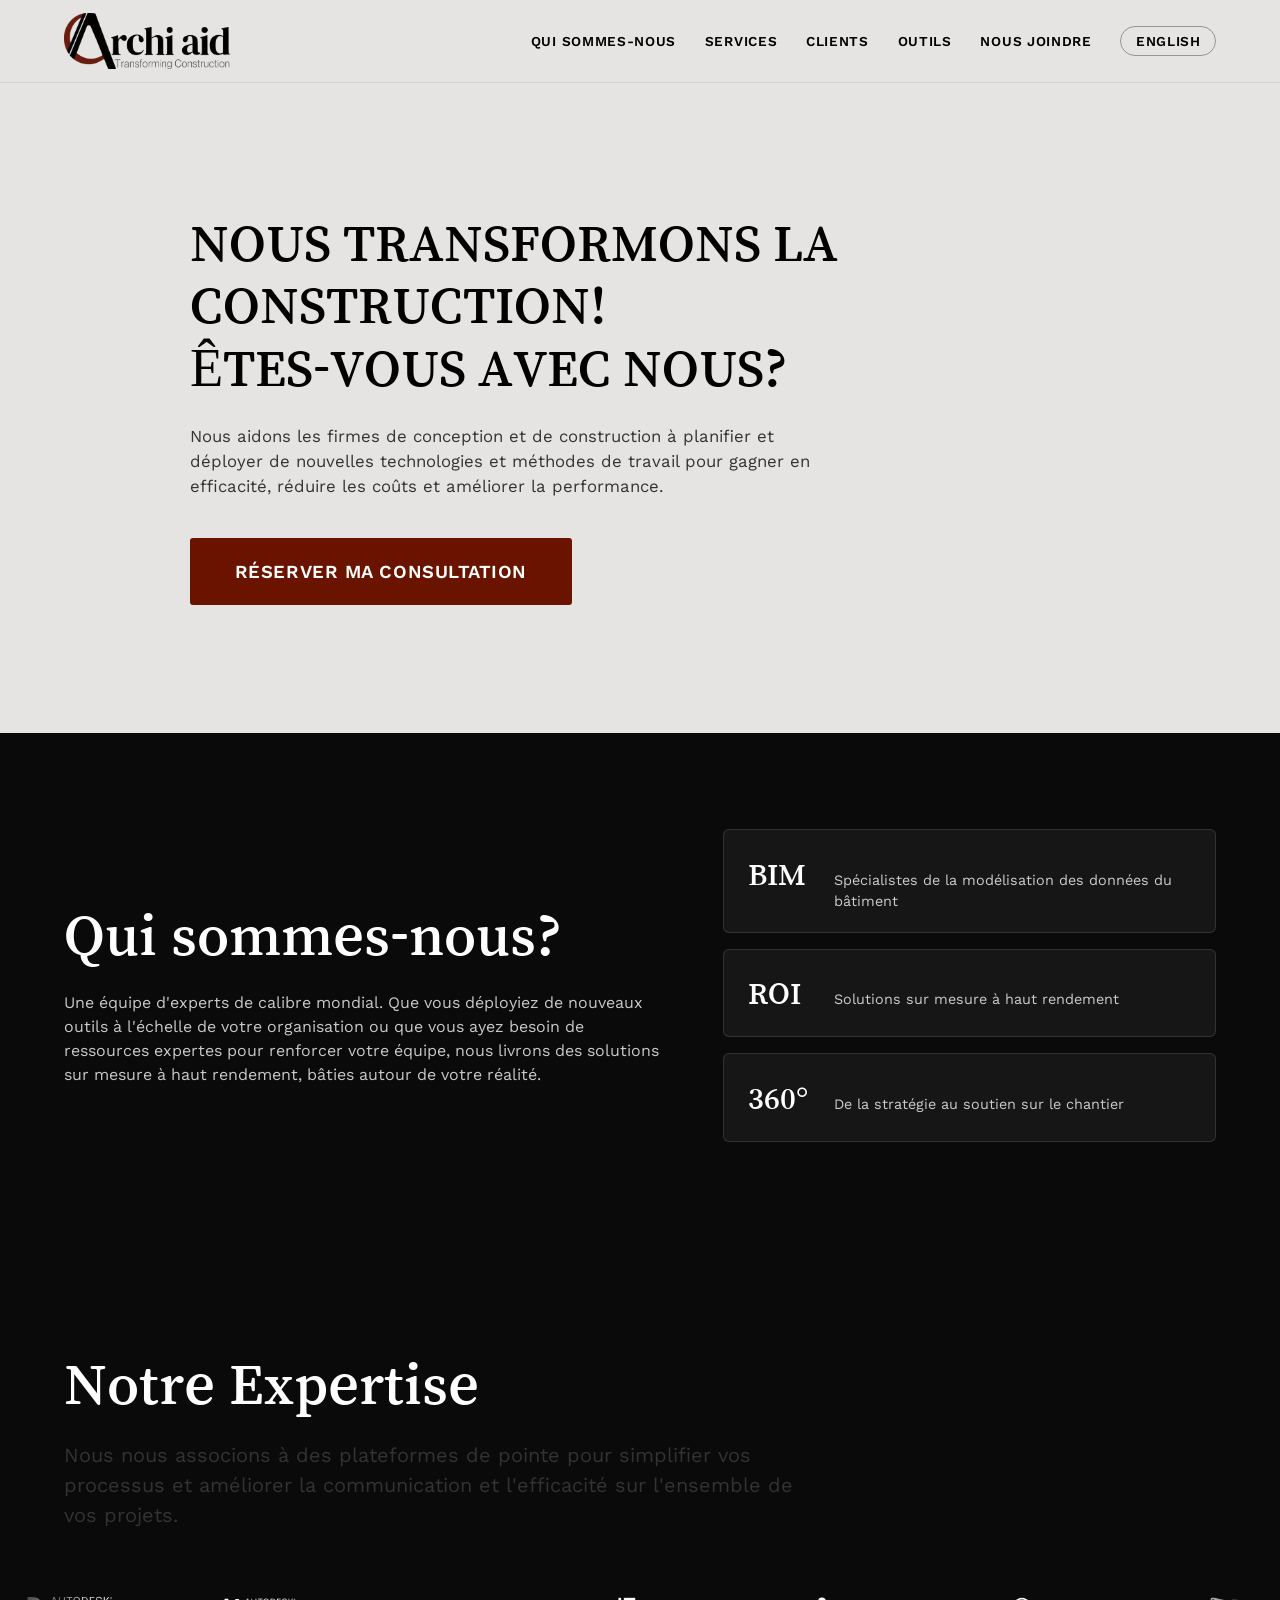
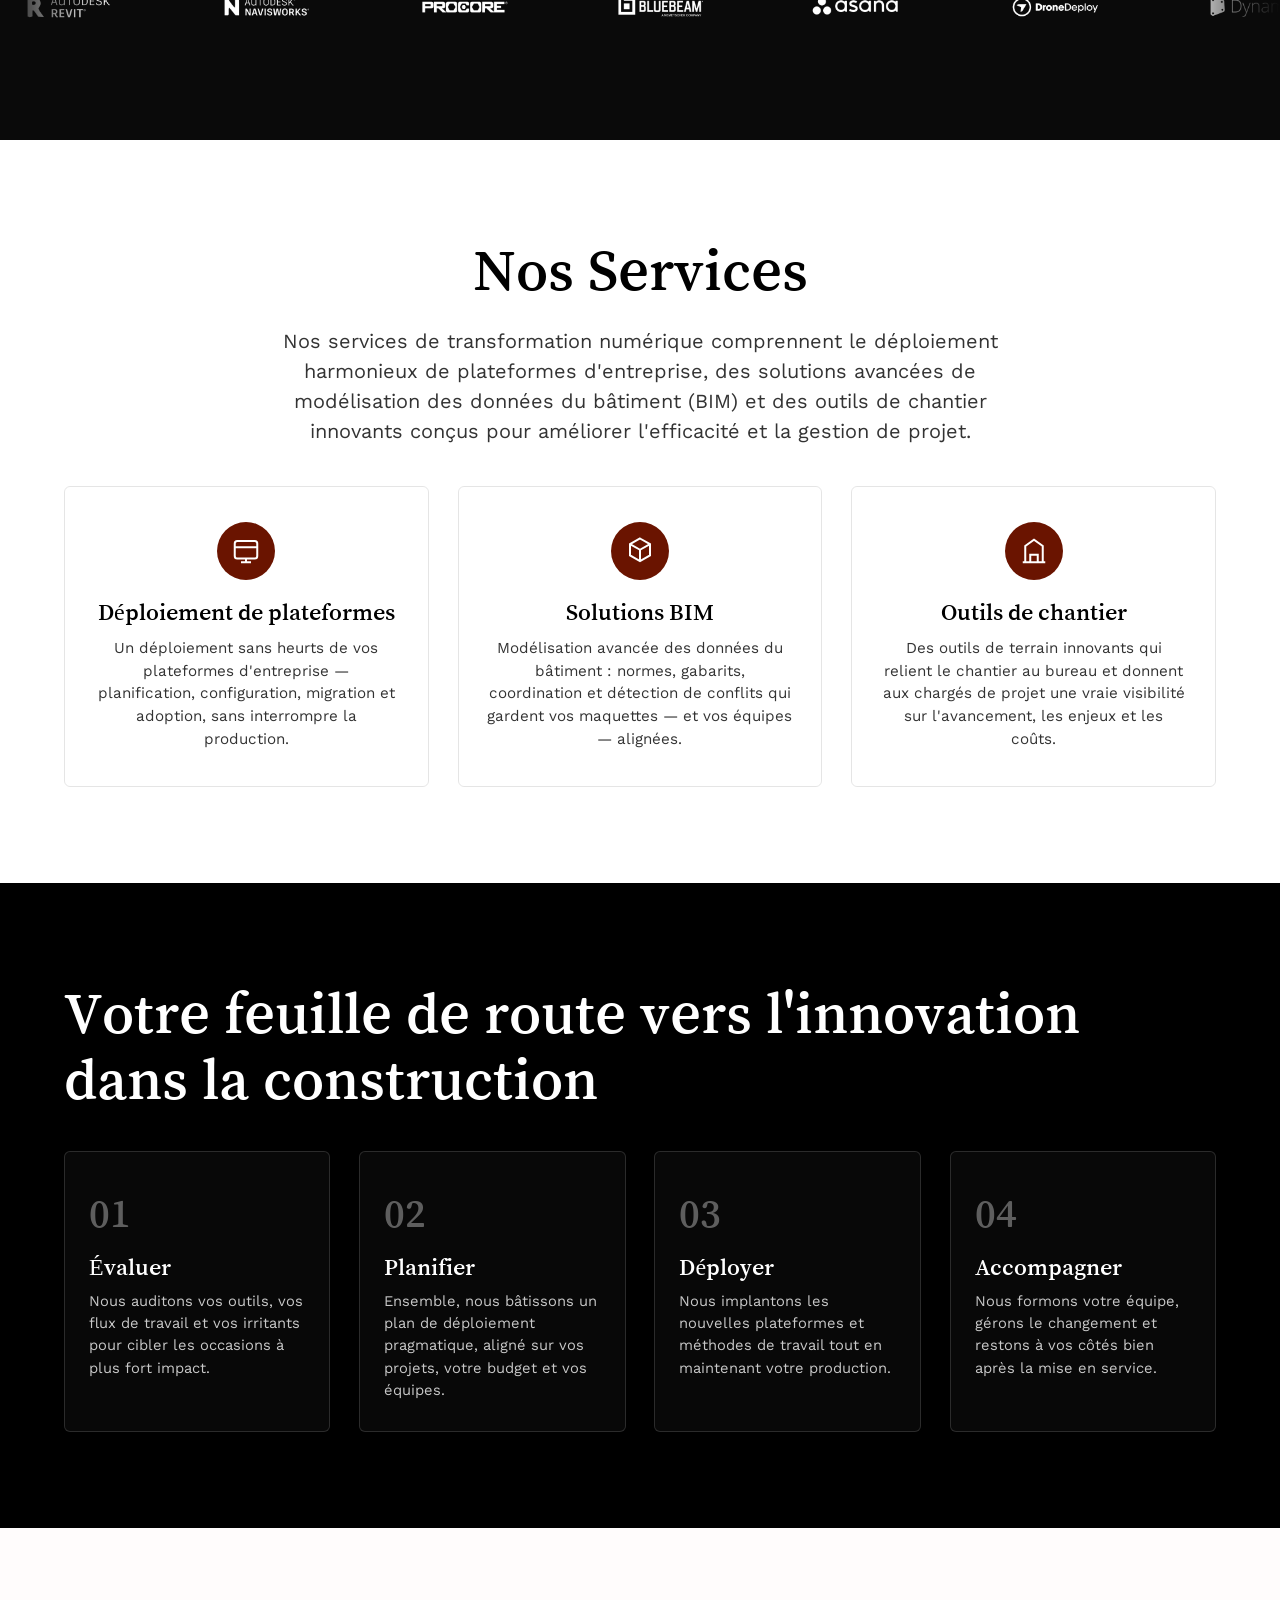
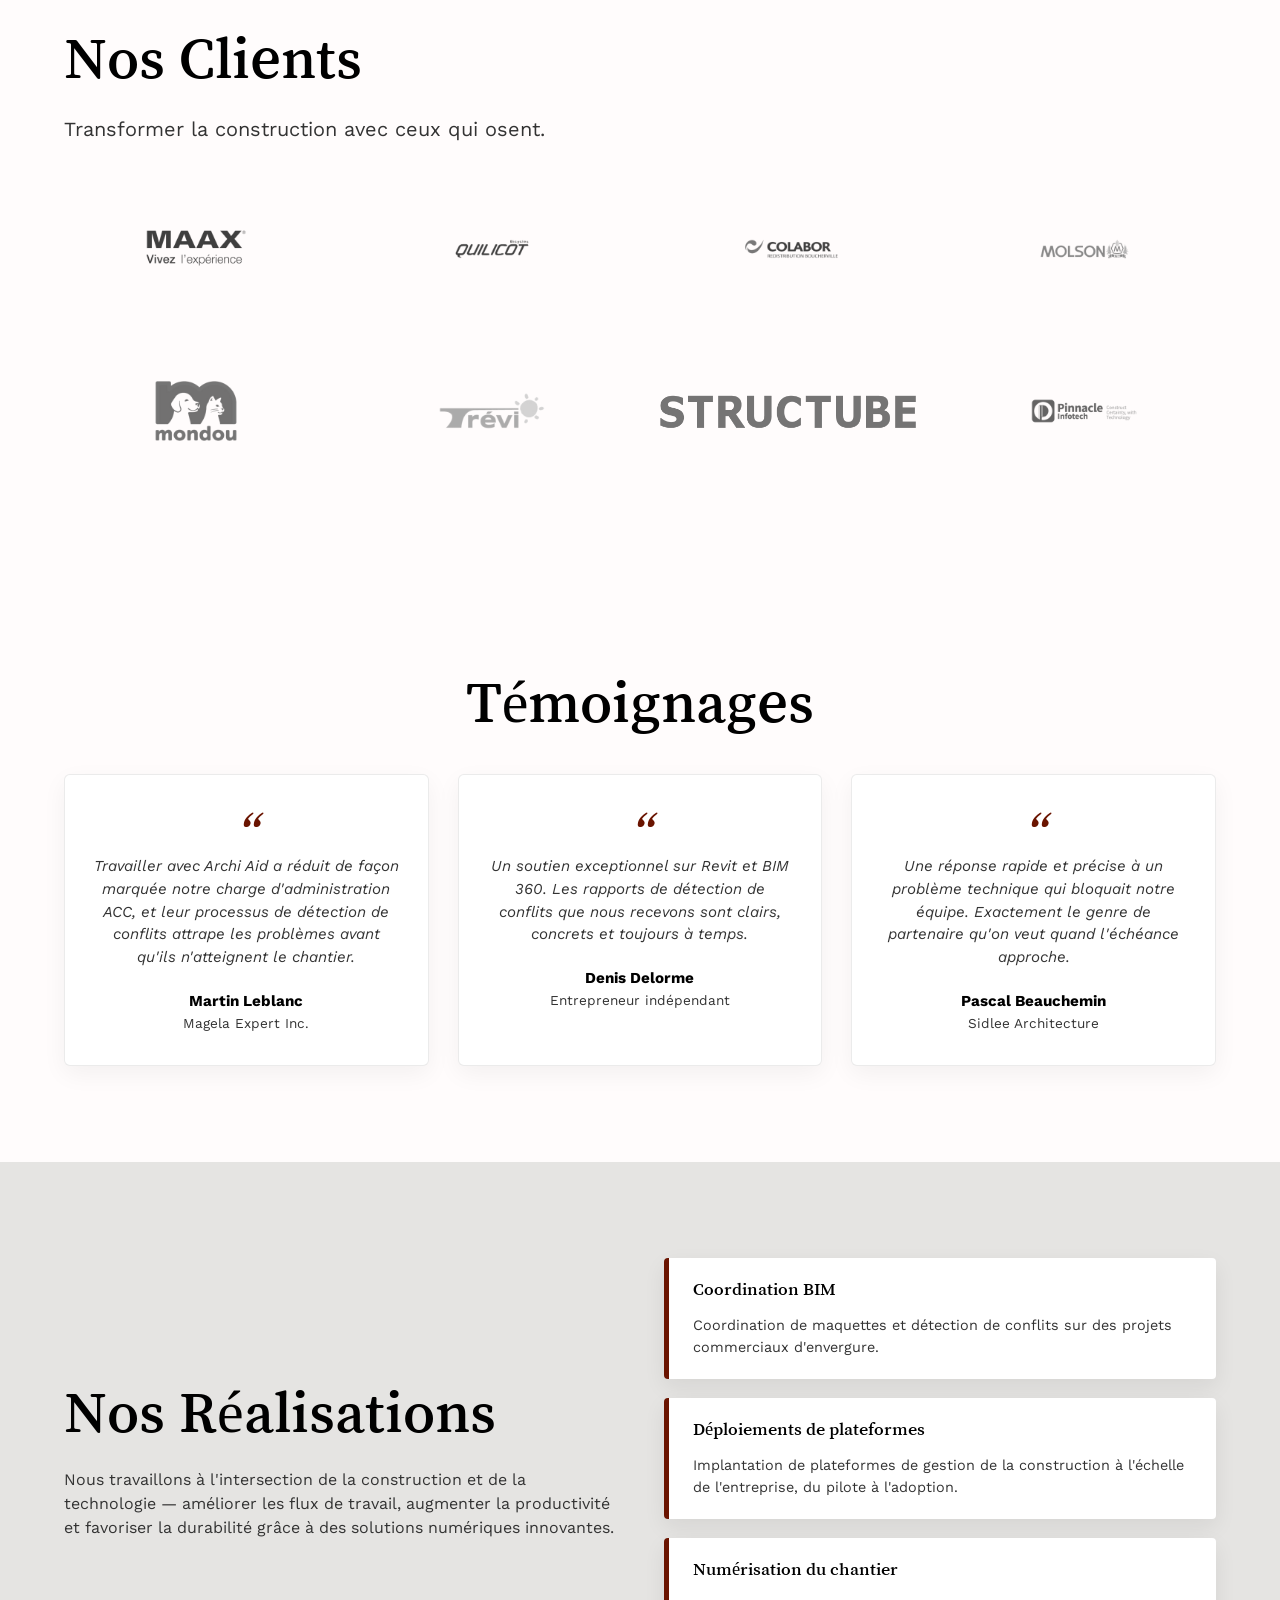
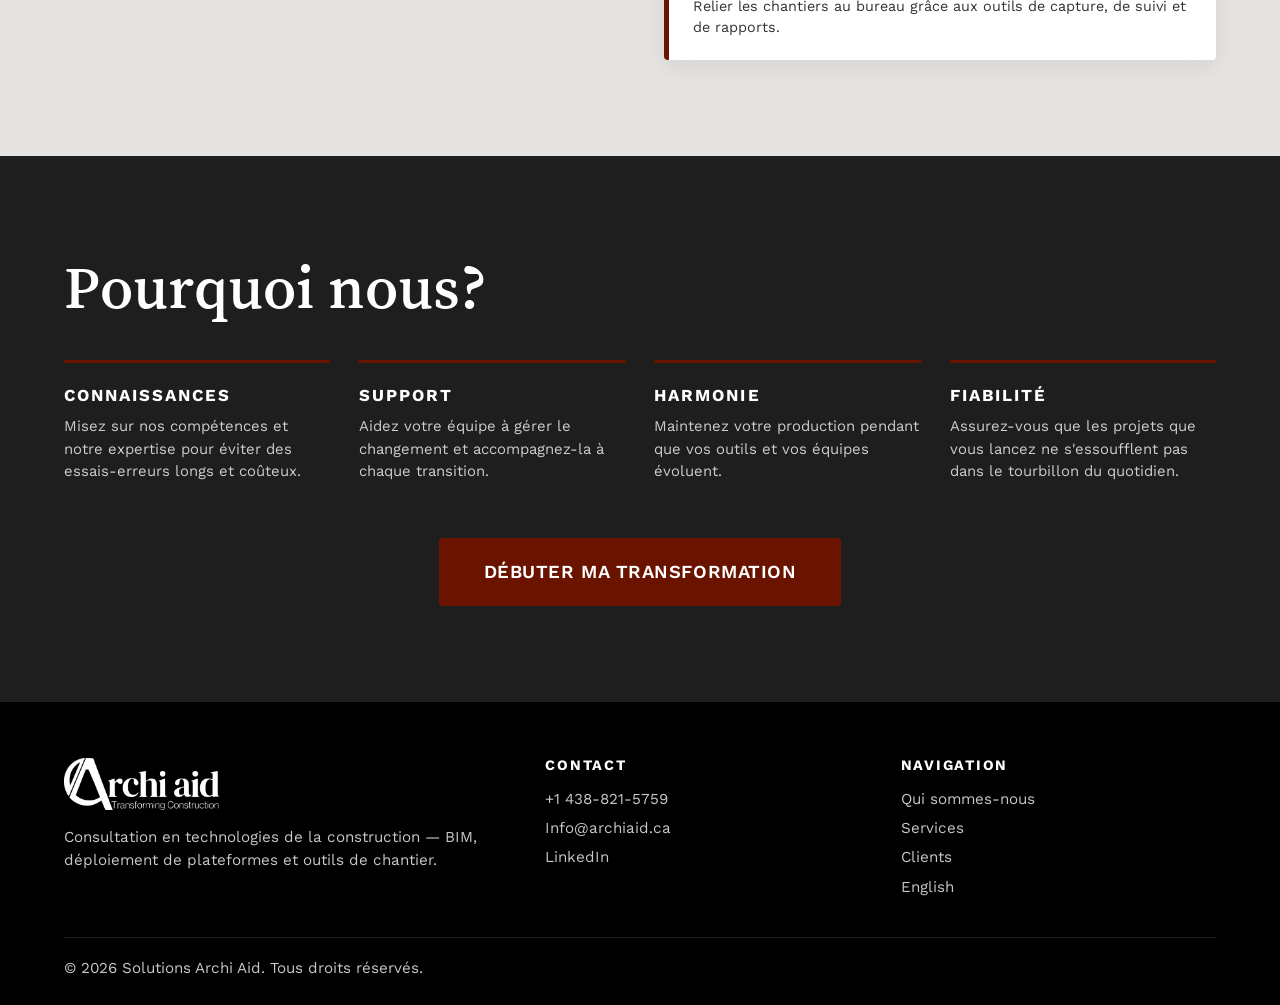
==== fr/index.html @ fb306e9c "Espace Outils : diagnostic et matrice avec rapport PDF téléchargeable La connexion enregistre l'util" ====
<!DOCTYPE html>
<html lang="fr">
<head>
  <meta charset="UTF-8">
  <meta name="viewport" content="width=device-width, initial-scale=1.0">
  <title>Archi Aid — Consultation en technologies de la construction</title>
  <meta name="description" content="Archi Aid aide les firmes de conception et de construction à planifier et déployer de nouvelles technologies et méthodes de travail — BIM, déploiement de plateformes et outils de chantier — pour gagner en efficacité, réduire les coûts et améliorer la performance.">
  <link rel="preconnect" href="https://fonts.googleapis.com">
  <link rel="preconnect" href="https://fonts.gstatic.com" crossorigin>
  <link href="https://fonts.googleapis.com/css2?family=Song+Myung&family=Work+Sans:wght@400;600;700&display=swap" rel="stylesheet">
  <link rel="stylesheet" href="../css/styles.css">
  <link rel="icon" type="image/png" href="../assets/img/logo.png">
</head>
<body>

  <!-- ===== En-tête ===== -->
  <header class="site-header" id="top">
    <div class="container header-inner">
      <a href="#top" class="logo" aria-label="Archi Aid — accueil">
        <img src="../assets/img/logo.png" alt="Archi Aid">
      </a>
      <nav class="main-nav" id="main-nav" aria-label="Navigation principale">
        <a href="#about">Qui sommes-nous</a>
        <a href="#services">Services</a>
        <a href="#clients">Clients</a>
        <a href="#" data-open-modal>Outils</a>
        <a href="#contact">Nous joindre</a>
        <a href="../index.html" class="lang-switch" lang="en">English</a>
      </nav>
      <button class="nav-toggle" id="nav-toggle" aria-label="Ouvrir le menu" aria-expanded="false">
        <span></span><span></span><span></span>
      </button>
    </div>
  </header>

  <main>

    <!-- ===== Héro — fond platine #e5e4e2, texte noir ===== -->
    <section class="hero">
      <div class="container hero-inner">
        <h1>
          <span class="line">NOUS TRANSFORMONS LA CONSTRUCTION!</span>
          <span class="line">ÊTES-VOUS AVEC NOUS?</span>
        </h1>
        <p class="hero-lead">
          Nous aidons les firmes de conception et de construction à planifier et déployer
          de nouvelles technologies et méthodes de travail pour gagner en efficacité,
          réduire les coûts et améliorer la performance.
        </p>
        <a href="https://calendly.com/kmainville/meeting-with-karine-mainville-from-archi-aid" target="_blank" rel="noopener" class="btn btn-jumbo">Réserver ma consultation</a>
      </div>
    </section>

    <!-- ===== Qui sommes-nous — fond #0a0a0a ===== -->
    <section class="section section-dark" id="about">
      <div class="container split">
        <div class="split-text">
          <h2>Qui sommes-nous?</h2>
          <p>
            Une équipe d'experts de calibre mondial. Que vous déployiez de nouveaux outils
            à l'échelle de votre organisation ou que vous ayez besoin de ressources expertes
            pour renforcer votre équipe, nous livrons des solutions sur mesure à haut
            rendement, bâties autour de votre réalité.
          </p>
        </div>
        <div class="split-visual" aria-hidden="true">
          <div class="stat-card">
            <span class="stat-number">BIM</span>
            <span class="stat-label">Spécialistes de la modélisation des données du bâtiment</span>
          </div>
          <div class="stat-card">
            <span class="stat-number">ROI</span>
            <span class="stat-label">Solutions sur mesure à haut rendement</span>
          </div>
          <div class="stat-card">
            <span class="stat-number">360°</span>
            <span class="stat-label">De la stratégie au soutien sur le chantier</span>
          </div>
        </div>
      </div>
    </section>

    <!-- ===== Notre Expertise — fond #0a0a0a, logos blancs défilants ===== -->
    <section class="section section-dark" id="expertise">
      <div class="container">
        <h2>Notre Expertise</h2>
        <p class="section-lead">
          Nous nous associons à des plateformes de pointe pour simplifier vos processus
          et améliorer la communication et l'efficacité sur l'ensemble de vos projets.
        </p>
      </div>
      <div class="marquee" aria-label="Plateformes technologiques partenaires">
        <div class="marquee-track">
          <img src="../assets/img/platforms/Autodesk_revit_W.png" alt="Autodesk Revit">
          <img src="../assets/img/platforms/Autodesk.Navisworks_W.png" alt="Autodesk Navisworks">
          <img src="../assets/img/platforms/Procore_W.png" alt="Procore">
          <img src="../assets/img/platforms/BlueBeam_W.png" alt="Bluebeam">
          <img src="../assets/img/platforms/ASANA_W.png" alt="Asana">
          <img src="../assets/img/platforms/DroneDeploy_W.png" alt="DroneDeploy">
          <img src="../assets/img/platforms/Dynamo_W.png" alt="Dynamo">
          <img src="../assets/img/platforms/ESTICOM_W.png" alt="Esticom">
          <img src="../assets/img/platforms/Matterport_W.png" alt="Matterport">
          <img src="../assets/img/platforms/Openspace_W.png" alt="OpenSpace">
          <img src="../assets/img/platforms/Oracle_W.png" alt="Oracle">
          <img src="../assets/img/platforms/Proest_W.png" alt="ProEst">
          <img src="../assets/img/platforms/Project_W.png" alt="Microsoft Project">
          <img src="../assets/img/platforms/Sage.Accounting_W.png" alt="Sage Accounting">
          <img src="../assets/img/platforms/Structionsite_W.png" alt="StructionSite">
          <img src="../assets/img/platforms/Wrike_W.png" alt="Wrike">
          <img src="../assets/img/platforms/Yardi_W.png" alt="Yardi">
          <!-- doublon pour le défilement continu -->
          <img src="../assets/img/platforms/Autodesk_revit_W.png" alt="" aria-hidden="true">
          <img src="../assets/img/platforms/Autodesk.Navisworks_W.png" alt="" aria-hidden="true">
          <img src="../assets/img/platforms/Procore_W.png" alt="" aria-hidden="true">
          <img src="../assets/img/platforms/BlueBeam_W.png" alt="" aria-hidden="true">
          <img src="../assets/img/platforms/ASANA_W.png" alt="" aria-hidden="true">
          <img src="../assets/img/platforms/DroneDeploy_W.png" alt="" aria-hidden="true">
          <img src="../assets/img/platforms/Dynamo_W.png" alt="" aria-hidden="true">
          <img src="../assets/img/platforms/ESTICOM_W.png" alt="" aria-hidden="true">
          <img src="../assets/img/platforms/Matterport_W.png" alt="" aria-hidden="true">
          <img src="../assets/img/platforms/Openspace_W.png" alt="" aria-hidden="true">
          <img src="../assets/img/platforms/Oracle_W.png" alt="" aria-hidden="true">
          <img src="../assets/img/platforms/Proest_W.png" alt="" aria-hidden="true">
          <img src="../assets/img/platforms/Project_W.png" alt="" aria-hidden="true">
          <img src="../assets/img/platforms/Sage.Accounting_W.png" alt="" aria-hidden="true">
          <img src="../assets/img/platforms/Structionsite_W.png" alt="" aria-hidden="true">
          <img src="../assets/img/platforms/Wrike_W.png" alt="" aria-hidden="true">
          <img src="../assets/img/platforms/Yardi_W.png" alt="" aria-hidden="true">
        </div>
      </div>
    </section>

    <!-- ===== Nos Services — fond blanc, centré ===== -->
    <section class="section text-center" id="services">
      <div class="container">
        <h2>Nos Services</h2>
        <p class="section-lead">
          Nos services de transformation numérique comprennent le déploiement harmonieux
          de plateformes d'entreprise, des solutions avancées de modélisation des données
          du bâtiment (BIM) et des outils de chantier innovants conçus pour améliorer
          l'efficacité et la gestion de projet.
        </p>
        <div class="card-grid three">
          <article class="card">
            <div class="card-icon" aria-hidden="true">
              <svg viewBox="0 0 24 24" fill="none" stroke="currentColor" stroke-width="1.6"><rect x="3" y="4" width="18" height="14" rx="2"/><path d="M3 9h18M8 21h8M12 18v3"/></svg>
            </div>
            <h3>Déploiement de plateformes</h3>
            <p>Un déploiement sans heurts de vos plateformes d'entreprise — planification, configuration, migration et adoption, sans interrompre la production.</p>
          </article>
          <article class="card">
            <div class="card-icon" aria-hidden="true">
              <svg viewBox="0 0 24 24" fill="none" stroke="currentColor" stroke-width="1.6"><path d="M12 2l8 4.5v9L12 20l-8-4.5v-9L12 2z"/><path d="M12 11l8-4.5M12 11v9M12 11L4 6.5"/></svg>
            </div>
            <h3>Solutions BIM</h3>
            <p>Modélisation avancée des données du bâtiment : normes, gabarits, coordination et détection de conflits qui gardent vos maquettes — et vos équipes — alignées.</p>
          </article>
          <article class="card">
            <div class="card-icon" aria-hidden="true">
              <svg viewBox="0 0 24 24" fill="none" stroke="currentColor" stroke-width="1.6"><path d="M3 21h18M5 21V8l7-5 7 5v13M9 21v-6h6v6"/></svg>
            </div>
            <h3>Outils de chantier</h3>
            <p>Des outils de terrain innovants qui relient le chantier au bureau et donnent aux chargés de projet une vraie visibilité sur l'avancement, les enjeux et les coûts.</p>
          </article>
        </div>
      </div>
    </section>

    <!-- ===== Feuille de route — fond noir ===== -->
    <section class="section section-black" id="roadmap">
      <div class="container">
        <h2>Votre feuille de route vers l'innovation dans la construction</h2>
        <ol class="roadmap">
          <li class="roadmap-step">
            <span class="step-number">01</span>
            <h3>Évaluer</h3>
            <p>Nous auditons vos outils, vos flux de travail et vos irritants pour cibler les occasions à plus fort impact.</p>
          </li>
          <li class="roadmap-step">
            <span class="step-number">02</span>
            <h3>Planifier</h3>
            <p>Ensemble, nous bâtissons un plan de déploiement pragmatique, aligné sur vos projets, votre budget et vos équipes.</p>
          </li>
          <li class="roadmap-step">
            <span class="step-number">03</span>
            <h3>Déployer</h3>
            <p>Nous implantons les nouvelles plateformes et méthodes de travail tout en maintenant votre production.</p>
          </li>
          <li class="roadmap-step">
            <span class="step-number">04</span>
            <h3>Accompagner</h3>
            <p>Nous formons votre équipe, gérons le changement et restons à vos côtés bien après la mise en service.</p>
          </li>
        </ol>
      </div>
    </section>

    <!-- ===== Nos Clients — fond #fffcfc ===== -->
    <section class="section section-offwhite" id="clients">
      <div class="container">
        <h2>Nos Clients</h2>
        <p class="section-lead">Transformer la construction avec ceux qui osent.</p>
        <div class="client-grid">
          <img src="../assets/img/clients/Bain-Maax.png" alt="Bain Maax">
          <img src="../assets/img/clients/Bicycles-Quilicot.png" alt="Bicycles Quilicot">
          <img src="../assets/img/clients/Colabor.png" alt="Colabor">
          <img src="../assets/img/clients/Molson.png" alt="Molson">
          <img src="../assets/img/clients/Mondou.png" alt="Mondou">
          <img src="../assets/img/clients/Trevi.png" alt="Trévi">
          <img src="../assets/img/clients/Structube.png" alt="Structube">
          <img src="../assets/img/clients/Client-Logo-Website-2.png" alt="Client">
        </div>
      </div>
    </section>

    <!-- ===== Témoignages — fond #fffcfc, centré ===== -->
    <section class="section section-offwhite text-center" id="testimonials">
      <div class="container">
        <h2>Témoignages</h2>
        <div class="card-grid three">
          <figure class="testimonial">
            <blockquote>
              Travailler avec Archi Aid a réduit de façon marquée notre charge
              d'administration ACC, et leur processus de détection de conflits attrape
              les problèmes avant qu'ils n'atteignent le chantier.
            </blockquote>
            <figcaption><strong>Martin Leblanc</strong><span>Magela Expert Inc.</span></figcaption>
          </figure>
          <figure class="testimonial">
            <blockquote>
              Un soutien exceptionnel sur Revit et BIM 360. Les rapports de détection
              de conflits que nous recevons sont clairs, concrets et toujours à temps.
            </blockquote>
            <figcaption><strong>Denis Delorme</strong><span>Entrepreneur indépendant</span></figcaption>
          </figure>
          <figure class="testimonial">
            <blockquote>
              Une réponse rapide et précise à un problème technique qui bloquait notre
              équipe. Exactement le genre de partenaire qu'on veut quand l'échéance approche.
            </blockquote>
            <figcaption><strong>Pascal Beauchemin</strong><span>Sidlee Architecture</span></figcaption>
          </figure>
        </div>
      </div>
    </section>

    <!-- ===== Réalisations — fond platine #e5e4e2 ===== -->
    <section class="section section-platinum" id="highlights">
      <div class="container highlight-split">
        <div>
          <h2>Nos Réalisations</h2>
          <p>
            Nous travaillons à l'intersection de la construction et de la technologie —
            améliorer les flux de travail, augmenter la productivité et favoriser la
            durabilité grâce à des solutions numériques innovantes.
          </p>
        </div>
        <div class="highlight-cards">
          <article class="highlight-card">
            <h3>Coordination BIM</h3>
            <p>Coordination de maquettes et détection de conflits sur des projets commerciaux d'envergure.</p>
          </article>
          <article class="highlight-card">
            <h3>Déploiements de plateformes</h3>
            <p>Implantation de plateformes de gestion de la construction à l'échelle de l'entreprise, du pilote à l'adoption.</p>
          </article>
          <article class="highlight-card">
            <h3>Numérisation du chantier</h3>
            <p>Relier les chantiers au bureau grâce aux outils de capture, de suivi et de rapports.</p>
          </article>
        </div>
      </div>
    </section>

    <!-- ===== Pourquoi nous? — fond #1e1e1e ===== -->
    <section class="section section-why" id="why-us">
      <div class="container">
        <h2>Pourquoi nous?</h2>
        <div class="card-grid four">
          <article class="pillar">
            <h3>Connaissances</h3>
            <p>Misez sur nos compétences et notre expertise pour éviter des essais-erreurs longs et coûteux.</p>
          </article>
          <article class="pillar">
            <h3>Support</h3>
            <p>Aidez votre équipe à gérer le changement et accompagnez-la à chaque transition.</p>
          </article>
          <article class="pillar">
            <h3>Harmonie</h3>
            <p>Maintenez votre production pendant que vos outils et vos équipes évoluent.</p>
          </article>
          <article class="pillar">
            <h3>Fiabilité</h3>
            <p>Assurez-vous que les projets que vous lancez ne s'essoufflent pas dans le tourbillon du quotidien.</p>
          </article>
        </div>
        <div class="why-cta">
          <a href="https://calendly.com/kmainville/meeting-with-karine-mainville-from-archi-aid" target="_blank" rel="noopener" class="btn btn-jumbo">Débuter ma transformation</a>
        </div>
      </div>
    </section>

  </main>

  <!-- ===== Pied de page — fond noir ===== -->
  <footer class="site-footer" id="contact">
    <div class="container footer-inner">
      <div class="footer-brand">
        <a href="#top" class="footer-logo"><img src="../assets/img/logo.png" alt="Archi Aid"></a>
        <p>Consultation en technologies de la construction — BIM, déploiement de plateformes et outils de chantier.</p>
      </div>
      <div class="footer-contact">
        <h3>Contact</h3>
        <p><a href="tel:+14388215759">+1 438-821-5759</a></p>
        <p><a href="mailto:Info@archiaid.ca">Info@archiaid.ca</a></p>
        <p><a href="https://www.linkedin.com/company/solutions-archi-aid/" rel="noopener" target="_blank">LinkedIn</a></p>
      </div>
      <div class="footer-nav">
        <h3>Navigation</h3>
        <p><a href="#about">Qui sommes-nous</a></p>
        <p><a href="#services">Services</a></p>
        <p><a href="#clients">Clients</a></p>
        <p><a href="../index.html" lang="en">English</a></p>
      </div>
    </div>
    <div class="container footer-bottom">
      <p>© <span id="year"></span> Solutions Archi Aid. Tous droits réservés.</p>
    </div>
  </footer>

  <!-- ===== Modale Connexion / Création de compte ===== -->
  <div class="modal-overlay" id="auth-modal" data-redirect="../outils/index.html" role="dialog" aria-modal="true" aria-labelledby="auth-modal-title">
    <div class="modal">
      <div class="modal-header">
        <h3 id="auth-modal-title">Outils</h3>
        <button class="modal-close" aria-label="Fermer">&times;</button>
      </div>
      <div class="modal-tabs" role="tablist">
        <button class="modal-tab active" data-target="login-form" role="tab">Connexion</button>
        <button class="modal-tab" data-target="signup-form" role="tab">Créer un compte</button>
      </div>
      <form class="modal-form active" id="login-form">
        <div class="form-field">
          <label for="login-email">Courriel</label>
          <input type="email" id="login-email" name="email" autocomplete="email" required>
        </div>
        <div class="form-field">
          <label for="login-password">Mot de passe</label>
          <input type="password" id="login-password" name="password" autocomplete="current-password" required>
        </div>
        <button type="submit" class="btn">Se connecter</button>
        <p class="form-note" data-success="Connexion réussie — redirection vers vos outils…">Accédez à vos outils clients Archi Aid.</p>
      </form>
      <form class="modal-form" id="signup-form">
        <div class="form-field">
          <label for="signup-name">Nom complet</label>
          <input type="text" id="signup-name" name="name" autocomplete="name" required>
        </div>
        <div class="form-field">
          <label for="signup-email">Courriel</label>
          <input type="email" id="signup-email" name="email" autocomplete="email" required>
        </div>
        <div class="form-field">
          <label for="signup-password">Mot de passe</label>
          <input type="password" id="signup-password" name="password" autocomplete="new-password" minlength="8" required>
        </div>
        <button type="submit" class="btn">Créer mon compte</button>
        <p class="form-note" data-success="Compte créé — redirection vers vos outils…">Créez votre compte pour accéder aux outils Archi Aid.</p>
      </form>
    </div>
  </div>

  <script src="../js/main.js"></script>
</body>
</html>
---- css/styles.css ----
/* =====================================================
   Archi Aid — main stylesheet
   Palette et typographie reprises d'archiaid.ca :
   accent #6a1400, héro #e5e4e2, sections #0a0a0a / #fffcfc,
   titres Song Myung, texte Work Sans (20px / 25px)
   ===================================================== */

:root {
  --accent: #6a1400;
  --accent-hover: #8a2000;
  --hero-bg: #e5e4e2;
  --dark: #0a0a0a;
  --darker: #000000;
  --why-bg: #1e1e1e;
  --light: #ffffff;
  --off-white: #fffcfc;
  --text-dark: #000000;
  --text-grey: #333333;
  --text-light: #ffffff;
  --text-light-soft: rgba(255, 255, 255, 0.78);
  --font-heading: "Song Myung", "Georgia", serif;
  --font-body: "Work Sans", "Segoe UI", Arial, sans-serif;
}

* { box-sizing: border-box; margin: 0; padding: 0; }

html { scroll-behavior: smooth; }

body {
  font-family: var(--font-body);
  font-size: 20px;
  line-height: 1.5;
  color: var(--text-dark);
  background: var(--light);
  -webkit-font-smoothing: antialiased;
}

img, svg { max-width: 100%; display: block; }
a { color: inherit; }

.container {
  width: min(1200px, 90%);
  margin-inline: auto;
}

h1, h2, h3 {
  font-family: var(--font-heading);
  font-weight: 400;
  line-height: 1.1;
}

h2 { font-size: clamp(2.2rem, 5vw, 3.75rem); margin-bottom: 1.5rem; }
h3 { font-size: 1.5rem; }

/* ---------- Buttons (style Salient : rectangulaire, accent rouille) ---------- */
.btn {
  display: inline-block;
  font-family: var(--font-body);
  font-size: 1rem;
  font-weight: 600;
  letter-spacing: 0.03em;
  text-decoration: none;
  text-transform: uppercase;
  background: var(--accent);
  color: #fff;
  padding: 1rem 2.2rem;
  border-radius: 3px;
  transition: background 0.2s ease, transform 0.15s ease;
}
.btn:hover { background: var(--accent-hover); transform: translateY(-2px); }
.btn-jumbo { font-size: 1.15rem; padding: 1.25rem 2.8rem; }

/* ---------- Header ---------- */
.site-header {
  position: sticky;
  top: 0;
  z-index: 50;
  background: var(--hero-bg);
  border-bottom: 1px solid rgba(0, 0, 0, 0.07);
}

.header-inner {
  display: flex;
  align-items: center;
  justify-content: space-between;
  padding-block: 0.8rem;
  gap: 1rem;
}

.logo { display: block; }
.logo img { height: 56px; width: auto; }

.main-nav {
  display: flex;
  align-items: center;
  gap: 1.8rem;
}
.main-nav a {
  text-decoration: none;
  font-size: 0.85rem;
  font-weight: 600;
  text-transform: uppercase;
  letter-spacing: 0.05em;
  color: var(--text-dark);
  transition: color 0.15s ease;
}
.main-nav a:hover { color: var(--accent); }
.lang-switch {
  border: 1px solid rgba(0, 0, 0, 0.35);
  border-radius: 999px;
  padding: 0.25rem 0.9rem;
}

.nav-toggle {
  display: none;
  flex-direction: column;
  gap: 5px;
  background: none;
  border: none;
  cursor: pointer;
  padding: 6px;
}
.nav-toggle span {
  width: 24px;
  height: 2px;
  background: var(--text-dark);
}

/* ---------- Hero (fond platine, texte noir, comme l'original) ---------- */
.hero {
  background: var(--hero-bg);
  color: var(--text-dark);
}

.hero-inner {
  padding-block: clamp(4.5rem, 10vw, 8rem);
  max-width: 900px;
}

.hero h1 {
  font-size: clamp(2rem, 4.5vw, 3.4rem);
  line-height: 1.15;
  margin-bottom: 1.6rem;
}
.hero h1 .line { display: block; }

.hero-lead {
  font-size: 1.05rem;
  color: var(--text-grey);
  max-width: 640px;
  margin-bottom: 2.4rem;
}

/* ---------- Sections ---------- */
.section { padding-block: clamp(3.5rem, 8vw, 6rem); }
.section-dark { background: var(--dark); color: var(--text-light); }
.section-black { background: var(--darker); color: var(--text-light); }
.section-offwhite { background: var(--off-white); color: var(--text-dark); }
.section-platinum { background: var(--hero-bg); color: var(--text-dark); }
.section-why { background: var(--why-bg); color: var(--text-light); }

.section-lead { max-width: 760px; margin-bottom: 2.5rem; }
.section-dark .section-lead,
.section-black .section-lead,
.section-why .section-lead { color: var(--text-light-soft); }
.section-offwhite .section-lead,
.section .section-lead { color: var(--text-grey); }

.text-center { text-align: center; }
.text-center .section-lead { margin-inline: auto; }

/* ---------- Qui sommes-nous ---------- */
.split {
  display: grid;
  grid-template-columns: 1.1fr 0.9fr;
  gap: 3.5rem;
  align-items: center;
}
.split-text p { color: var(--text-light-soft); margin-top: 1rem; font-size: 1rem; }

.stat-card {
  background: rgba(255, 255, 255, 0.05);
  border: 1px solid rgba(255, 255, 255, 0.12);
  border-radius: 6px;
  padding: 1.2rem 1.5rem;
  display: flex;
  align-items: baseline;
  gap: 1.2rem;
  margin-bottom: 1rem;
}
.stat-number {
  font-family: var(--font-heading);
  font-size: 2rem;
  color: #fff;
  min-width: 4.2rem;
}
.stat-label { font-size: 0.9rem; color: var(--text-light-soft); }

/* ---------- Bandeau logos plateformes (défilement continu) ---------- */
.marquee {
  overflow: hidden;
  margin-top: 2.5rem;
  -webkit-mask-image: linear-gradient(90deg, transparent, #000 8%, #000 92%, transparent);
  mask-image: linear-gradient(90deg, transparent, #000 8%, #000 92%, transparent);
}
.marquee-track {
  display: flex;
  align-items: center;
  gap: 3.5rem;
  width: max-content;
  animation: marquee 40s linear infinite;
}
.marquee-track img {
  height: 74px;
  width: auto;
  flex-shrink: 0;
}
@keyframes marquee {
  from { transform: translateX(0); }
  to { transform: translateX(-50%); }
}
.marquee:hover .marquee-track { animation-play-state: paused; }

/* ---------- Services ---------- */
.card-grid { display: grid; gap: 1.8rem; margin-top: 2.5rem; }
.card-grid.three { grid-template-columns: repeat(3, 1fr); }
.card-grid.four { grid-template-columns: repeat(4, 1fr); }

.card {
  border: 1px solid rgba(0, 0, 0, 0.1);
  border-radius: 6px;
  padding: 2.2rem 1.8rem;
  text-align: center;
  transition: transform 0.2s ease, box-shadow 0.2s ease;
}
.card:hover { transform: translateY(-5px); box-shadow: 0 14px 34px rgba(0, 0, 0, 0.1); }
.card h3 { margin-block: 1.2rem 0.7rem; }
.card p { color: var(--text-grey); font-size: 0.95rem; }

.card-icon {
  width: 58px;
  height: 58px;
  margin-inline: auto;
  border-radius: 50%;
  background: var(--accent);
  color: #fff;
  display: grid;
  place-items: center;
}
.card-icon svg { width: 30px; height: 30px; }

/* ---------- Feuille de route ---------- */
.roadmap {
  list-style: none;
  display: grid;
  grid-template-columns: repeat(4, 1fr);
  gap: 1.8rem;
  margin-top: 2.5rem;
}
.roadmap-step {
  border: 1px solid rgba(255, 255, 255, 0.14);
  border-radius: 6px;
  padding: 1.9rem 1.5rem;
  background: rgba(255, 255, 255, 0.03);
}
.step-number {
  font-family: var(--font-heading);
  font-size: 2.6rem;
  color: var(--text-light);
  opacity: 0.35;
  display: block;
  margin-bottom: 0.6rem;
}
.roadmap-step h3 { margin-bottom: 0.6rem; }
.roadmap-step p { font-size: 0.92rem; color: var(--text-light-soft); }

/* ---------- Clients ---------- */
.client-grid {
  display: grid;
  grid-template-columns: repeat(4, 1fr);
  gap: 2rem;
  margin-top: 2.5rem;
  align-items: center;
}
.client-grid img {
  max-height: 130px;
  width: auto;
  margin-inline: auto;
  filter: grayscale(1);
  opacity: 0.75;
  transition: filter 0.2s ease, opacity 0.2s ease;
}
.client-grid img:hover { filter: none; opacity: 1; }

/* ---------- Témoignages ---------- */
.testimonial {
  background: #fff;
  border: 1px solid rgba(0, 0, 0, 0.08);
  border-radius: 6px;
  padding: 2rem 1.8rem;
  display: flex;
  flex-direction: column;
  gap: 1.3rem;
  box-shadow: 0 8px 24px rgba(0, 0, 0, 0.05);
}
.testimonial blockquote {
  font-size: 0.95rem;
  color: var(--text-grey);
  font-style: italic;
}
.testimonial blockquote::before {
  content: "\201C";
  display: block;
  font-family: var(--font-heading);
  font-size: 3rem;
  line-height: 1;
  color: var(--accent);
}
.testimonial figcaption { display: flex; flex-direction: column; }
.testimonial figcaption strong { font-size: 0.95rem; }
.testimonial figcaption span { font-size: 0.85rem; color: var(--text-grey); }

/* ---------- Réalisations ---------- */
.highlight-split {
  display: grid;
  grid-template-columns: 1fr 1fr;
  gap: 3rem;
  align-items: center;
}
.highlight-split p { color: var(--text-grey); font-size: 1rem; margin-top: 1rem; }
.highlight-cards { display: grid; gap: 1.2rem; }
.highlight-card {
  background: #fff;
  border-left: 5px solid var(--accent);
  border-radius: 4px;
  padding: 1.3rem 1.5rem;
  box-shadow: 0 8px 22px rgba(0, 0, 0, 0.07);
}
.highlight-card h3 { font-size: 1.15rem; margin-bottom: 0.4rem; }
.highlight-card p { font-size: 0.9rem; color: var(--text-grey); }

/* ---------- Pourquoi nous ---------- */
.section-why h2 { font-size: clamp(2.3rem, 5vw, 3.9rem); }
.pillar { border-top: 3px solid var(--accent); padding-top: 1.4rem; }
.pillar h3 {
  font-family: var(--font-body);
  font-weight: 700;
  text-transform: uppercase;
  letter-spacing: 0.12em;
  font-size: 1.05rem;
  margin-bottom: 0.7rem;
  color: #fff;
}
.pillar p { font-size: 0.93rem; color: var(--text-light-soft); }

.why-cta { text-align: center; margin-top: 3.5rem; }

/* ---------- Pied de page ---------- */
.site-footer { background: var(--darker); color: var(--text-light-soft); }
.footer-inner {
  display: grid;
  grid-template-columns: 1.4fr 1fr 1fr;
  gap: 2.5rem;
  padding-block: 3.5rem 2rem;
}
.footer-logo img { height: 52px; width: auto; filter: brightness(0) invert(1); }
.footer-brand p { margin-top: 1rem; font-size: 0.9rem; }
.site-footer h3 {
  font-family: var(--font-body);
  font-weight: 700;
  text-transform: uppercase;
  letter-spacing: 0.12em;
  font-size: 0.9rem;
  color: #fff;
  margin-bottom: 0.9rem;
}
.site-footer p { margin-bottom: 0.4rem; font-size: 0.95rem; }
.site-footer a { text-decoration: none; }
.site-footer a:hover { color: #fff; }
.footer-bottom {
  border-top: 1px solid rgba(255, 255, 255, 0.12);
  padding-block: 1.2rem;
  font-size: 0.82rem;
}

/* ---------- Modale Connexion / Création de compte ---------- */
.modal-overlay {
  position: fixed;
  inset: 0;
  z-index: 100;
  display: none;
  align-items: center;
  justify-content: center;
  background: rgba(0, 0, 0, 0.65);
  padding: 1rem;
}
.modal-overlay.open { display: flex; }

.modal {
  background: #fff;
  color: var(--text-dark);
  width: min(440px, 100%);
  border-radius: 8px;
  box-shadow: 0 24px 60px rgba(0, 0, 0, 0.35);
  overflow: hidden;
  animation: modal-in 0.25s ease;
}
@keyframes modal-in {
  from { opacity: 0; transform: translateY(18px); }
  to { opacity: 1; transform: none; }
}

.modal-header {
  display: flex;
  align-items: center;
  justify-content: space-between;
  padding: 1.2rem 1.5rem 0;
}
.modal-header h3 { font-size: 1.5rem; }
.modal-close {
  background: none;
  border: none;
  font-size: 1.6rem;
  line-height: 1;
  cursor: pointer;
  color: var(--text-grey);
  padding: 0.2rem 0.4rem;
}
.modal-close:hover { color: var(--accent); }

.modal-tabs {
  display: flex;
  margin: 1rem 1.5rem 0;
  border-bottom: 2px solid rgba(0, 0, 0, 0.1);
}
.modal-tab {
  flex: 1;
  background: none;
  border: none;
  font-family: var(--font-body);
  font-size: 0.85rem;
  font-weight: 600;
  text-transform: uppercase;
  letter-spacing: 0.05em;
  color: var(--text-grey);
  padding: 0.8rem 0.5rem;
  cursor: pointer;
  border-bottom: 3px solid transparent;
  margin-bottom: -2px;
  transition: color 0.15s ease, border-color 0.15s ease;
}
.modal-tab.active { color: var(--accent); border-bottom-color: var(--accent); }
.modal-tab:hover { color: var(--accent); }

.modal-form { display: none; padding: 1.5rem; }
.modal-form.active { display: block; }

.form-field { margin-bottom: 1.1rem; }
.form-field label {
  display: block;
  font-size: 0.8rem;
  font-weight: 600;
  text-transform: uppercase;
  letter-spacing: 0.05em;
  color: var(--text-grey);
  margin-bottom: 0.35rem;
}
.form-field input {
  width: 100%;
  font-family: var(--font-body);
  font-size: 0.95rem;
  padding: 0.75rem 0.9rem;
  border: 1px solid rgba(0, 0, 0, 0.25);
  border-radius: 4px;
  background: #fff;
  color: var(--text-dark);
}
.form-field input:focus {
  outline: none;
  border-color: var(--accent);
  box-shadow: 0 0 0 3px rgba(106, 20, 0, 0.15);
}

.modal-form .btn { width: 100%; text-align: center; margin-top: 0.4rem; }

.form-note {
  margin-top: 1rem;
  font-size: 0.85rem;
  color: var(--text-grey);
  text-align: center;
}
.form-note.success { color: #1a7a2e; }

body.modal-locked { overflow: hidden; }

/* ---------- Animation d'apparition ---------- */
.reveal {
  opacity: 0;
  transform: translateY(24px);
  transition: opacity 0.6s ease, transform 0.6s ease;
}
.reveal.visible { opacity: 1; transform: none; }

@media (prefers-reduced-motion: reduce) {
  html { scroll-behavior: auto; }
  .reveal { opacity: 1; transform: none; transition: none; }
  .marquee-track { animation: none; }
}

/* ---------- Responsive ---------- */
@media (max-width: 960px) {
  body { font-size: 18px; }
  .card-grid.four { grid-template-columns: repeat(2, 1fr); }
  .roadmap { grid-template-columns: repeat(2, 1fr); }
  .split, .highlight-split { grid-template-columns: 1fr; }
  .client-grid { grid-template-columns: repeat(3, 1fr); }
  .footer-inner { grid-template-columns: 1fr 1fr; }
}

@media (max-width: 680px) {
  .main-nav {
    position: absolute;
    top: 100%;
    left: 0;
    right: 0;
    background: var(--hero-bg);
    flex-direction: column;
    align-items: flex-start;
    padding: 1.2rem 5%;
    gap: 1rem;
    display: none;
    border-bottom: 1px solid rgba(0, 0, 0, 0.1);
  }
  .main-nav.open { display: flex; }
  .nav-toggle { display: flex; }
  .card-grid.three, .card-grid.four, .roadmap { grid-template-columns: 1fr; }
  .client-grid { grid-template-columns: repeat(2, 1fr); }
  .footer-inner { grid-template-columns: 1fr; }
  .logo img { height: 44px; }
}
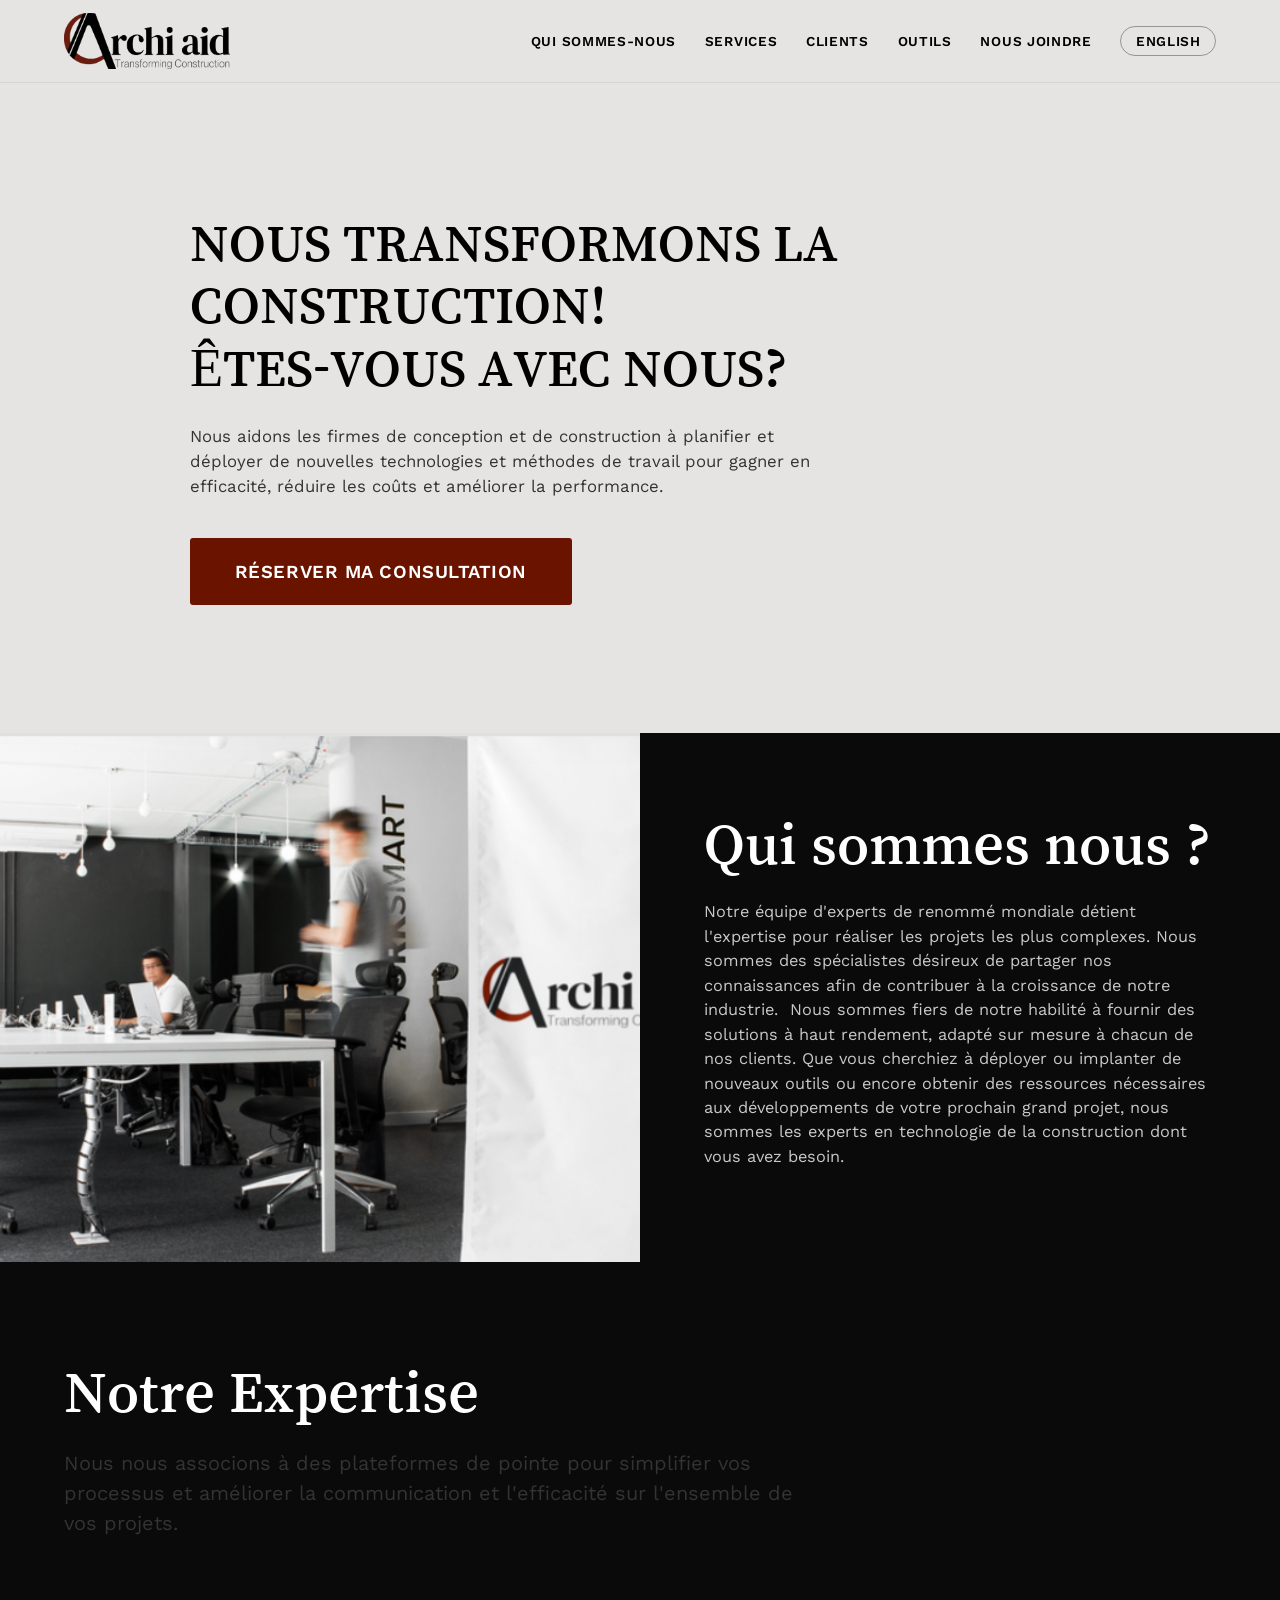
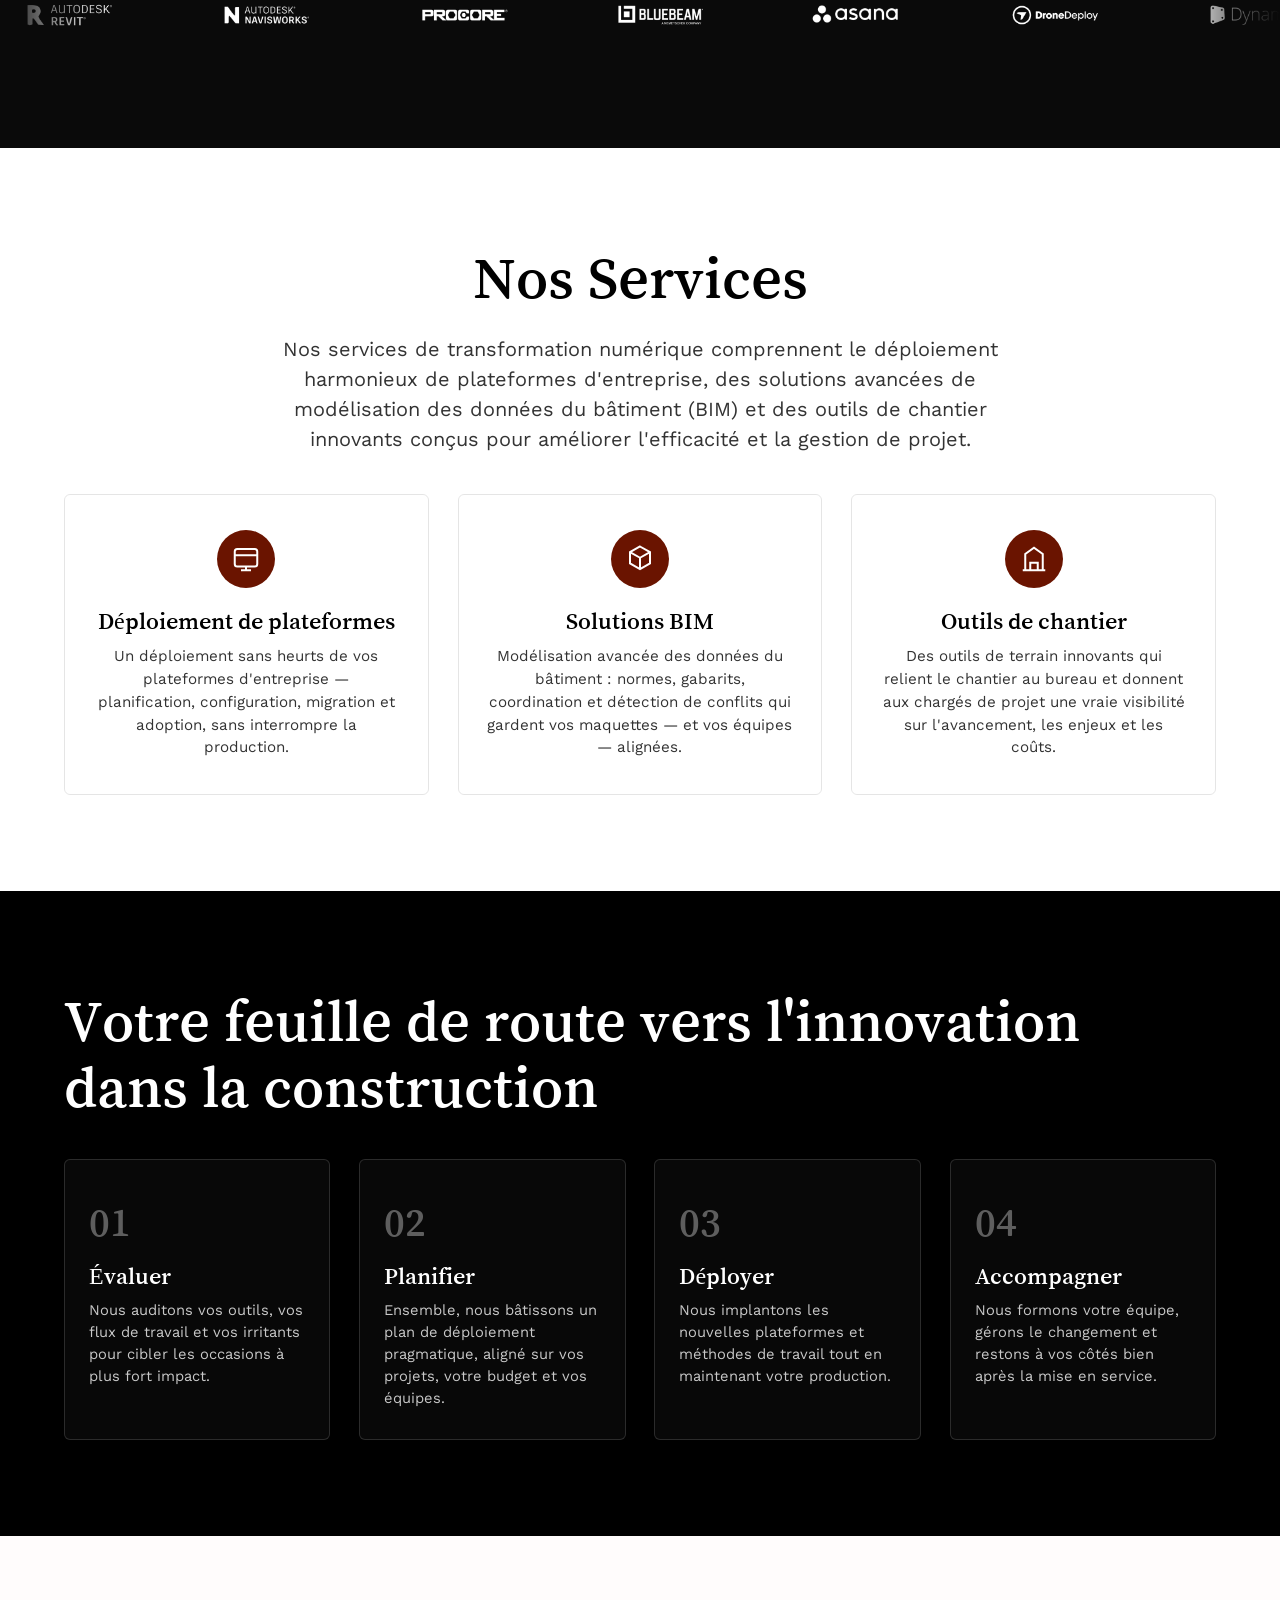
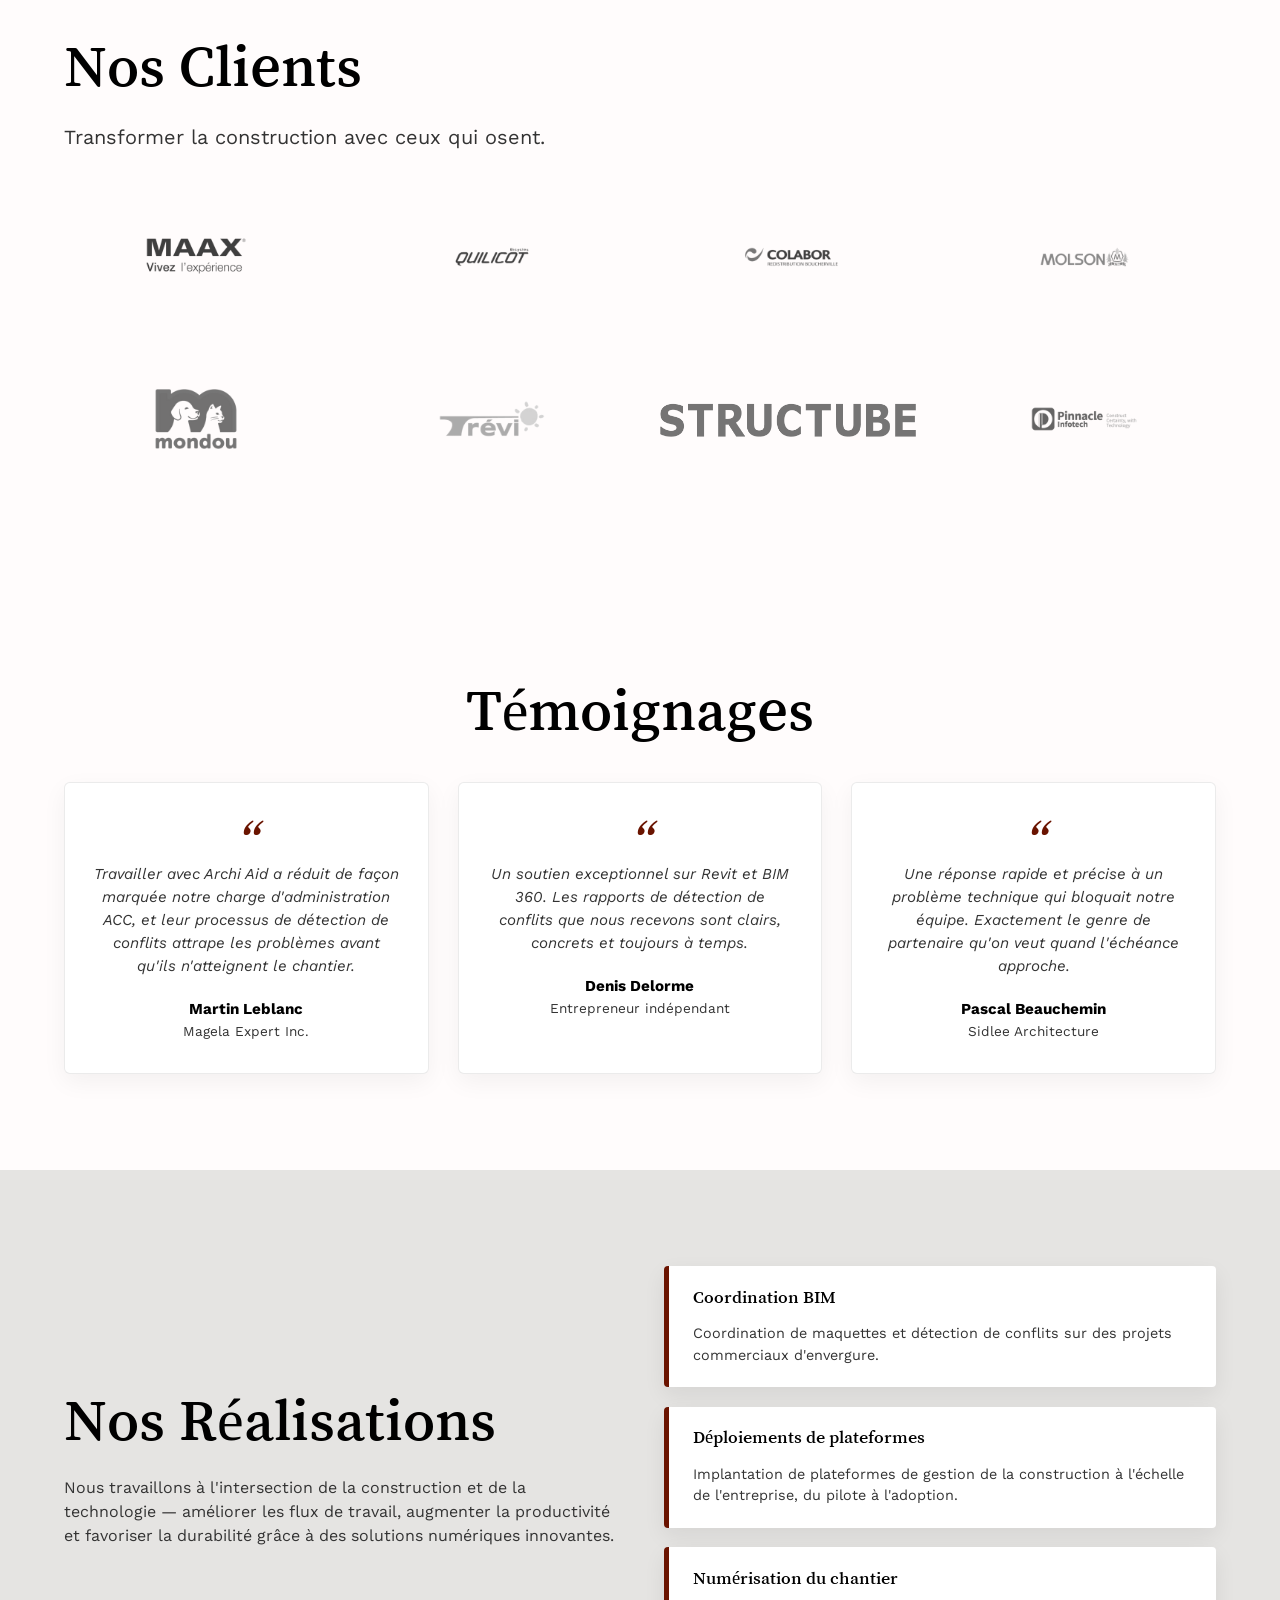
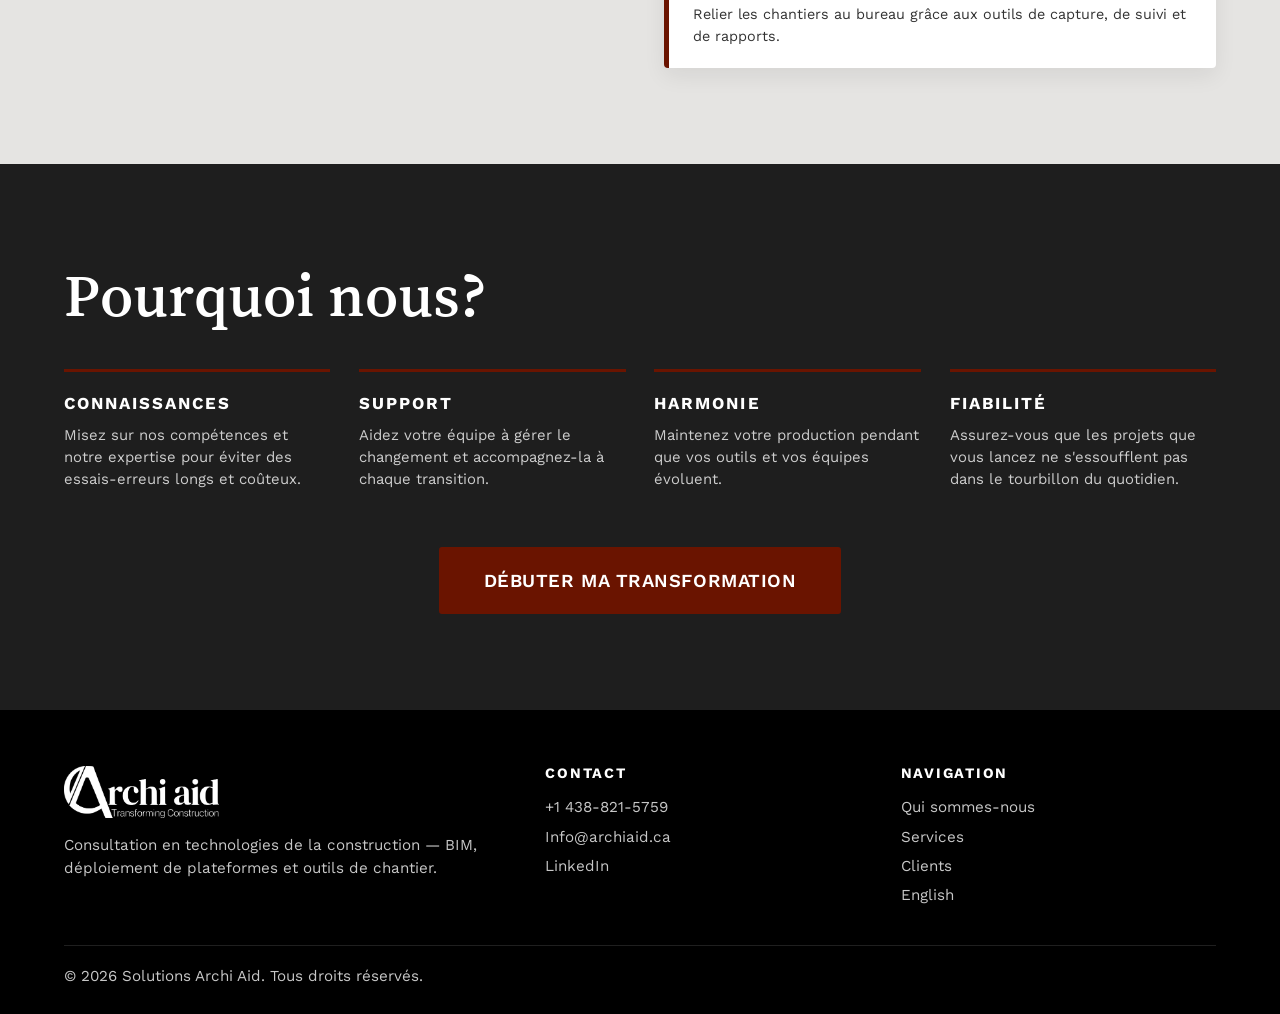
==== commit 97332886: "Section Qui sommes-nous fidèle à l'original : photo du bureau et texte officiel Image pleine hauteur" ====
--- a/fr/index.html
+++ b/fr/index.html
@@ -51,32 +51,23 @@
       </div>
     </section>
 
-    <!-- ===== Qui sommes-nous — fond #0a0a0a ===== -->
-    <section class="section section-dark" id="about">
-      <div class="container split">
-        <div class="split-text">
-          <h2>Qui sommes-nous?</h2>
-          <p>
-            Une équipe d'experts de calibre mondial. Que vous déployiez de nouveaux outils
-            à l'échelle de votre organisation ou que vous ayez besoin de ressources expertes
-            pour renforcer votre équipe, nous livrons des solutions sur mesure à haut
-            rendement, bâties autour de votre réalité.
-          </p>
-        </div>
-        <div class="split-visual" aria-hidden="true">
-          <div class="stat-card">
-            <span class="stat-number">BIM</span>
-            <span class="stat-label">Spécialistes de la modélisation des données du bâtiment</span>
-          </div>
-          <div class="stat-card">
-            <span class="stat-number">ROI</span>
-            <span class="stat-label">Solutions sur mesure à haut rendement</span>
-          </div>
-          <div class="stat-card">
-            <span class="stat-number">360°</span>
-            <span class="stat-label">De la stratégie au soutien sur le chantier</span>
-          </div>
-        </div>
+    <!-- ===== Qui sommes-nous — image à gauche, texte sur fond #0a0a0a ===== -->
+    <section class="about-section" id="about">
+      <div class="about-media">
+        <img src="../assets/img/about-archiaid.png" alt="Les bureaux d'Archi Aid">
+      </div>
+      <div class="about-text">
+        <h2>Qui sommes nous ?</h2>
+        <p>
+          Notre équipe d'experts de renommé mondiale détient l'expertise pour réaliser les
+          projets les plus complexes. Nous sommes des spécialistes désireux de partager
+          nos connaissances afin de contribuer à la croissance de notre industrie.&nbsp;
+          Nous sommes fiers de notre habilité à fournir des solutions à haut rendement,
+          adapté sur mesure à chacun de nos clients. Que vous cherchiez à déployer ou
+          implanter de nouveaux outils ou encore obtenir des ressources nécessaires aux
+          développements de votre prochain grand projet, nous sommes les experts en
+          technologie de la construction dont vous avez besoin.
+        </p>
       </div>
     </section>
 
--- a/css/styles.css
+++ b/css/styles.css
@@ -169,32 +169,31 @@
 .text-center { text-align: center; }
 .text-center .section-lead { margin-inline: auto; }
 
-/* ---------- Qui sommes-nous ---------- */
-.split {
+/* ---------- Qui sommes-nous (image pleine hauteur à gauche, comme l'original) ---------- */
+.about-section {
   display: grid;
-  grid-template-columns: 1.1fr 0.9fr;
-  gap: 3.5rem;
-  align-items: center;
-}
-.split-text p { color: var(--text-light-soft); margin-top: 1rem; font-size: 1rem; }
-
-.stat-card {
-  background: rgba(255, 255, 255, 0.05);
-  border: 1px solid rgba(255, 255, 255, 0.12);
-  border-radius: 6px;
-  padding: 1.2rem 1.5rem;
-  display: flex;
-  align-items: baseline;
-  gap: 1.2rem;
-  margin-bottom: 1rem;
-}
-.stat-number {
-  font-family: var(--font-heading);
-  font-size: 2rem;
-  color: #fff;
-  min-width: 4.2rem;
-}
-.stat-label { font-size: 0.9rem; color: var(--text-light-soft); }
+  grid-template-columns: 1fr 1fr;
+  align-items: stretch;
+  background: var(--dark);
+  color: var(--text-light);
+}
+.about-media { position: relative; }
+.about-media img {
+  width: 100%;
+  height: 100%;
+  object-fit: cover;
+  min-height: 480px;
+  display: block;
+}
+.about-text {
+  display: flex;
+  flex-direction: column;
+  justify-content: center;
+  padding: clamp(3rem, 6vw, 5.5rem) clamp(2rem, 5vw, 5rem);
+  max-width: 680px;
+}
+.about-text h2 { margin-bottom: 1.5rem; }
+.about-text p { color: var(--text-light-soft); font-size: 1.02rem; margin-bottom: 1rem; }
 
 /* ---------- Bandeau logos plateformes (défilement continu) ---------- */
 .marquee {
@@ -512,7 +511,9 @@
   body { font-size: 18px; }
   .card-grid.four { grid-template-columns: repeat(2, 1fr); }
   .roadmap { grid-template-columns: repeat(2, 1fr); }
-  .split, .highlight-split { grid-template-columns: 1fr; }
+  .highlight-split { grid-template-columns: 1fr; }
+  .about-section { grid-template-columns: 1fr; }
+  .about-media img { min-height: 280px; }
   .client-grid { grid-template-columns: repeat(3, 1fr); }
   .footer-inner { grid-template-columns: 1fr 1fr; }
 }
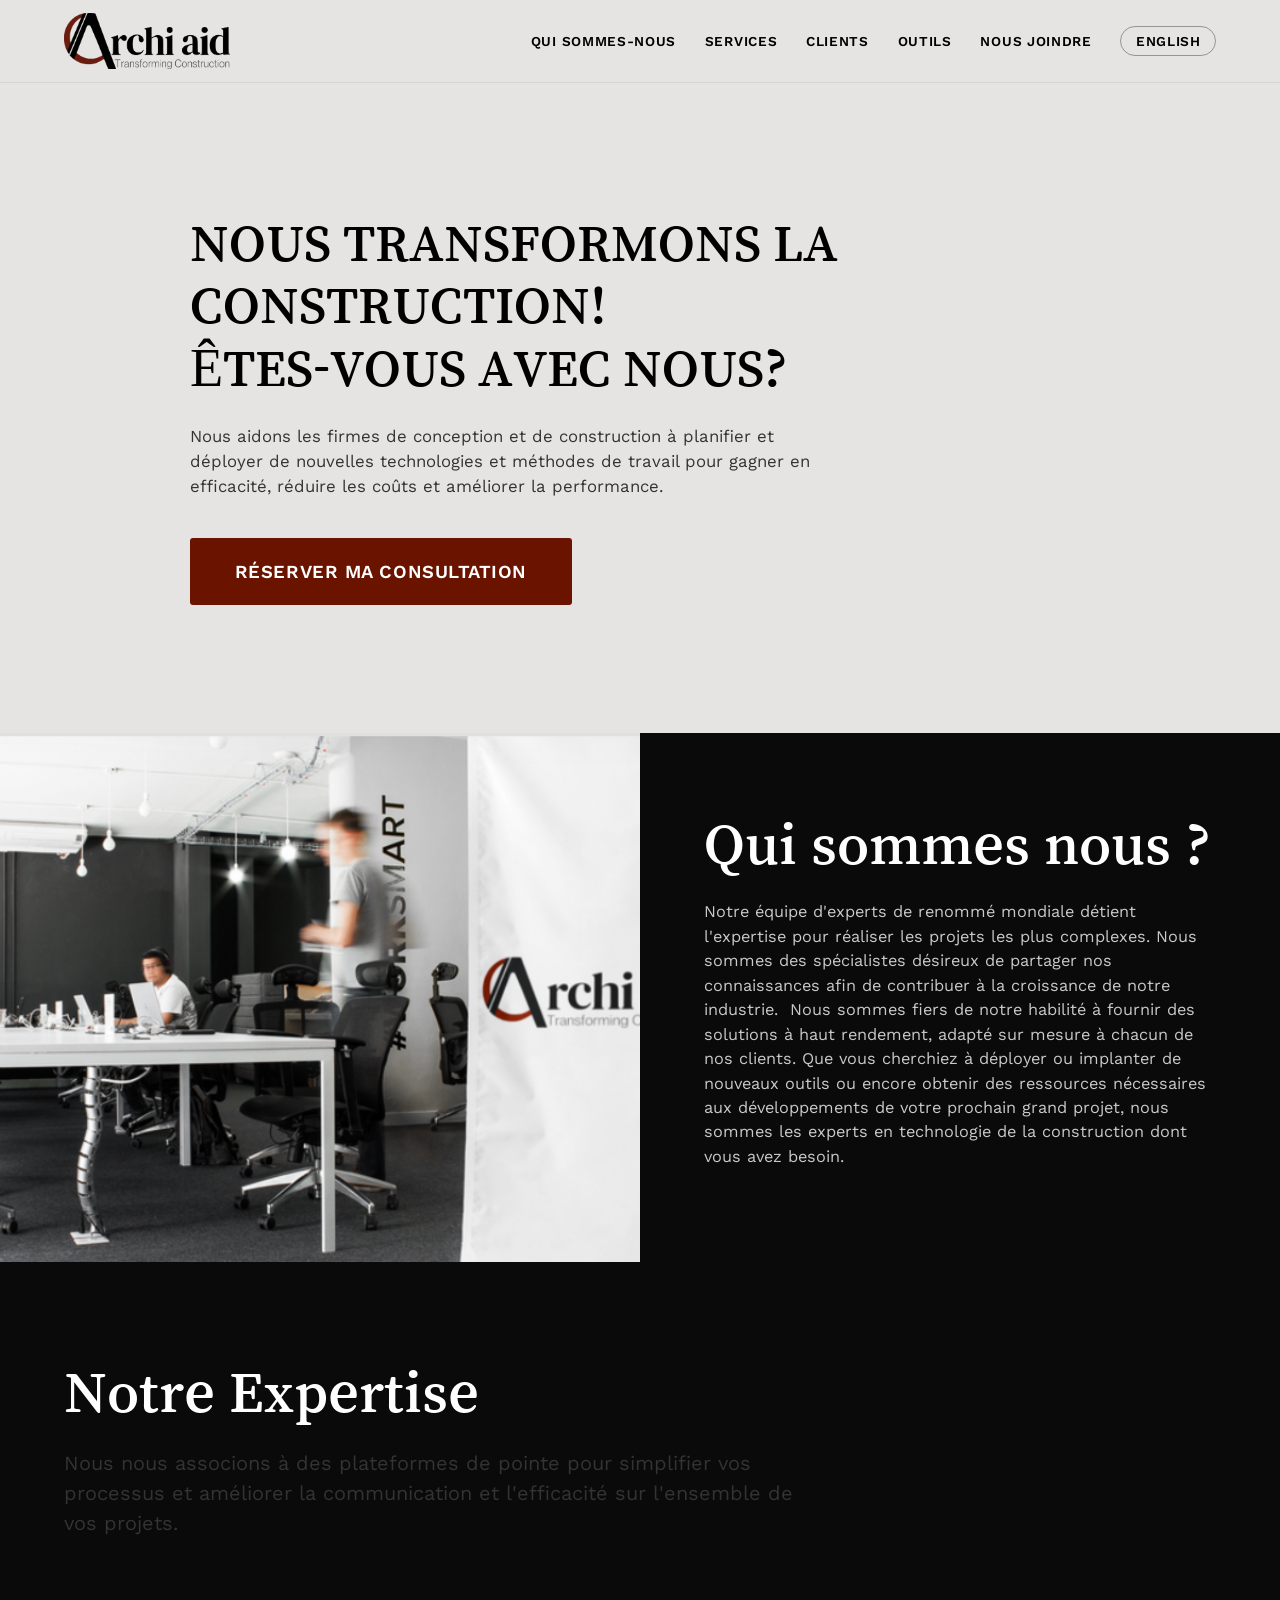
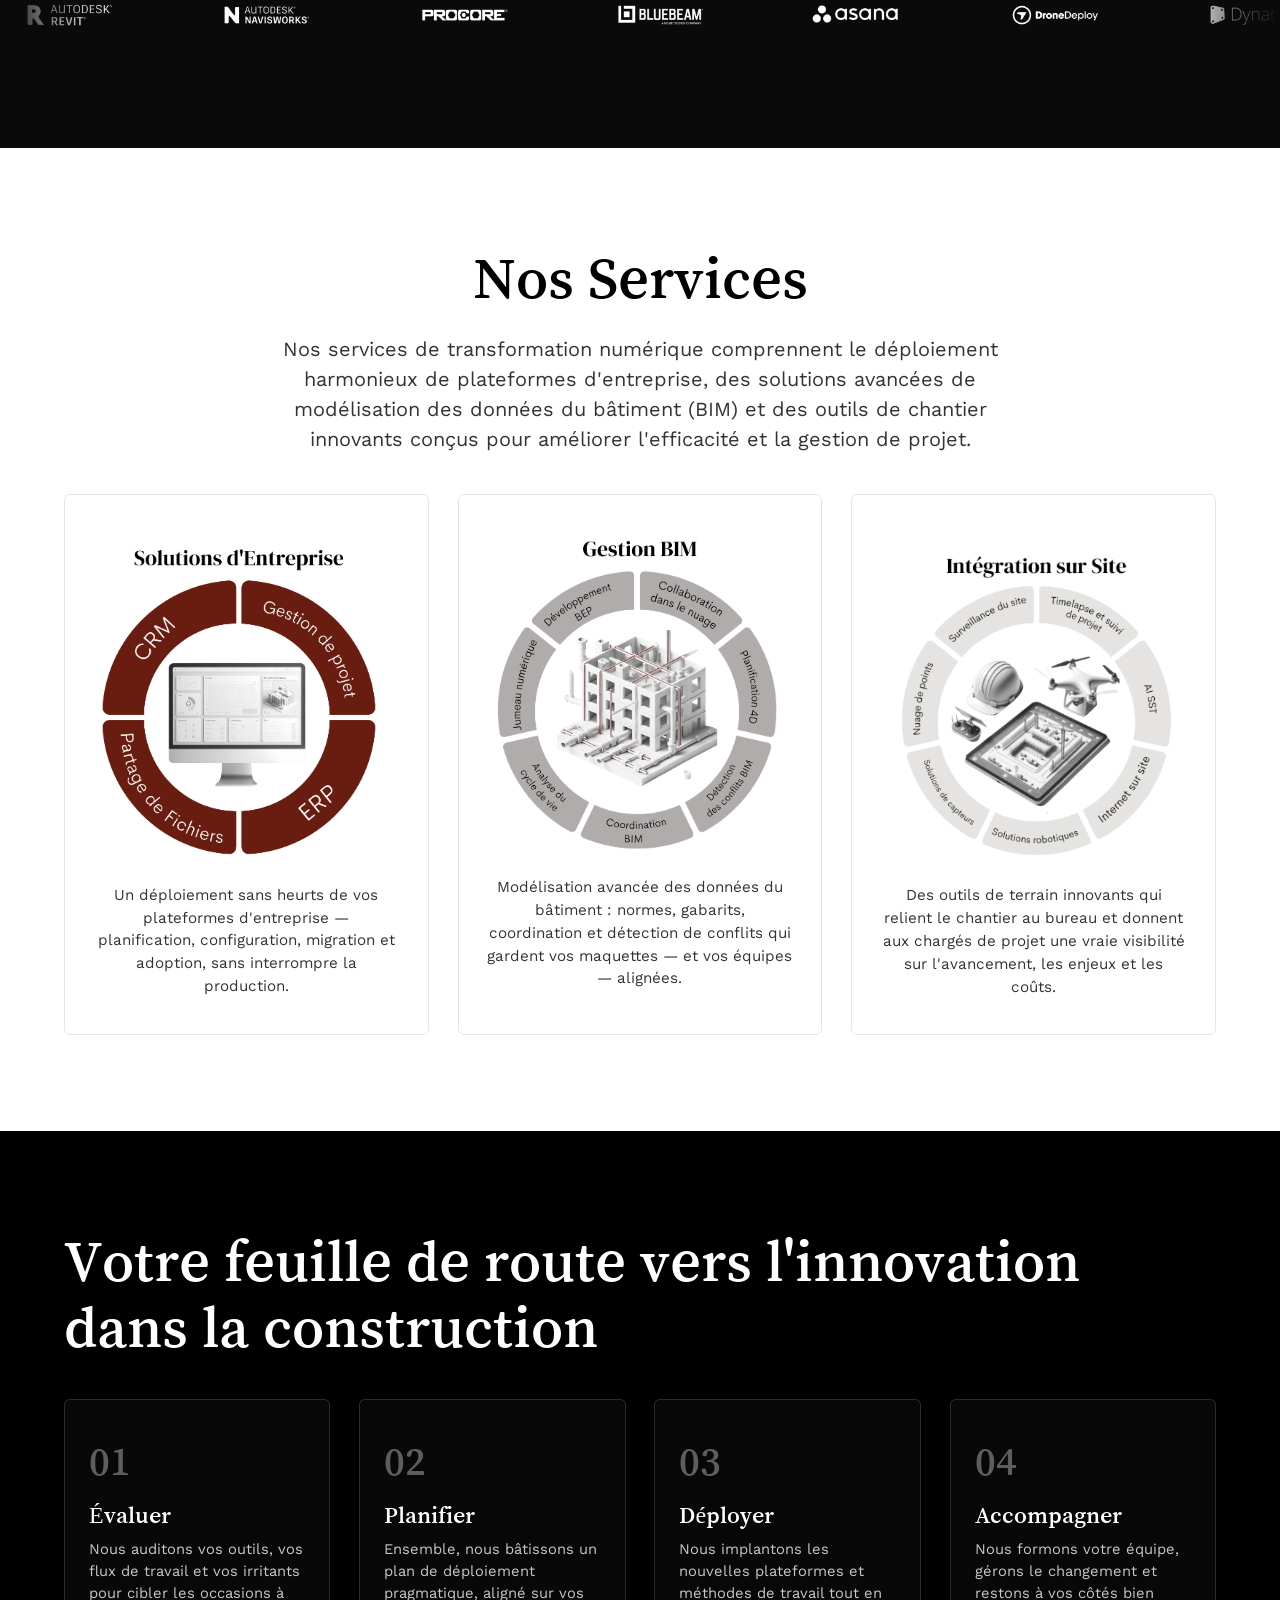
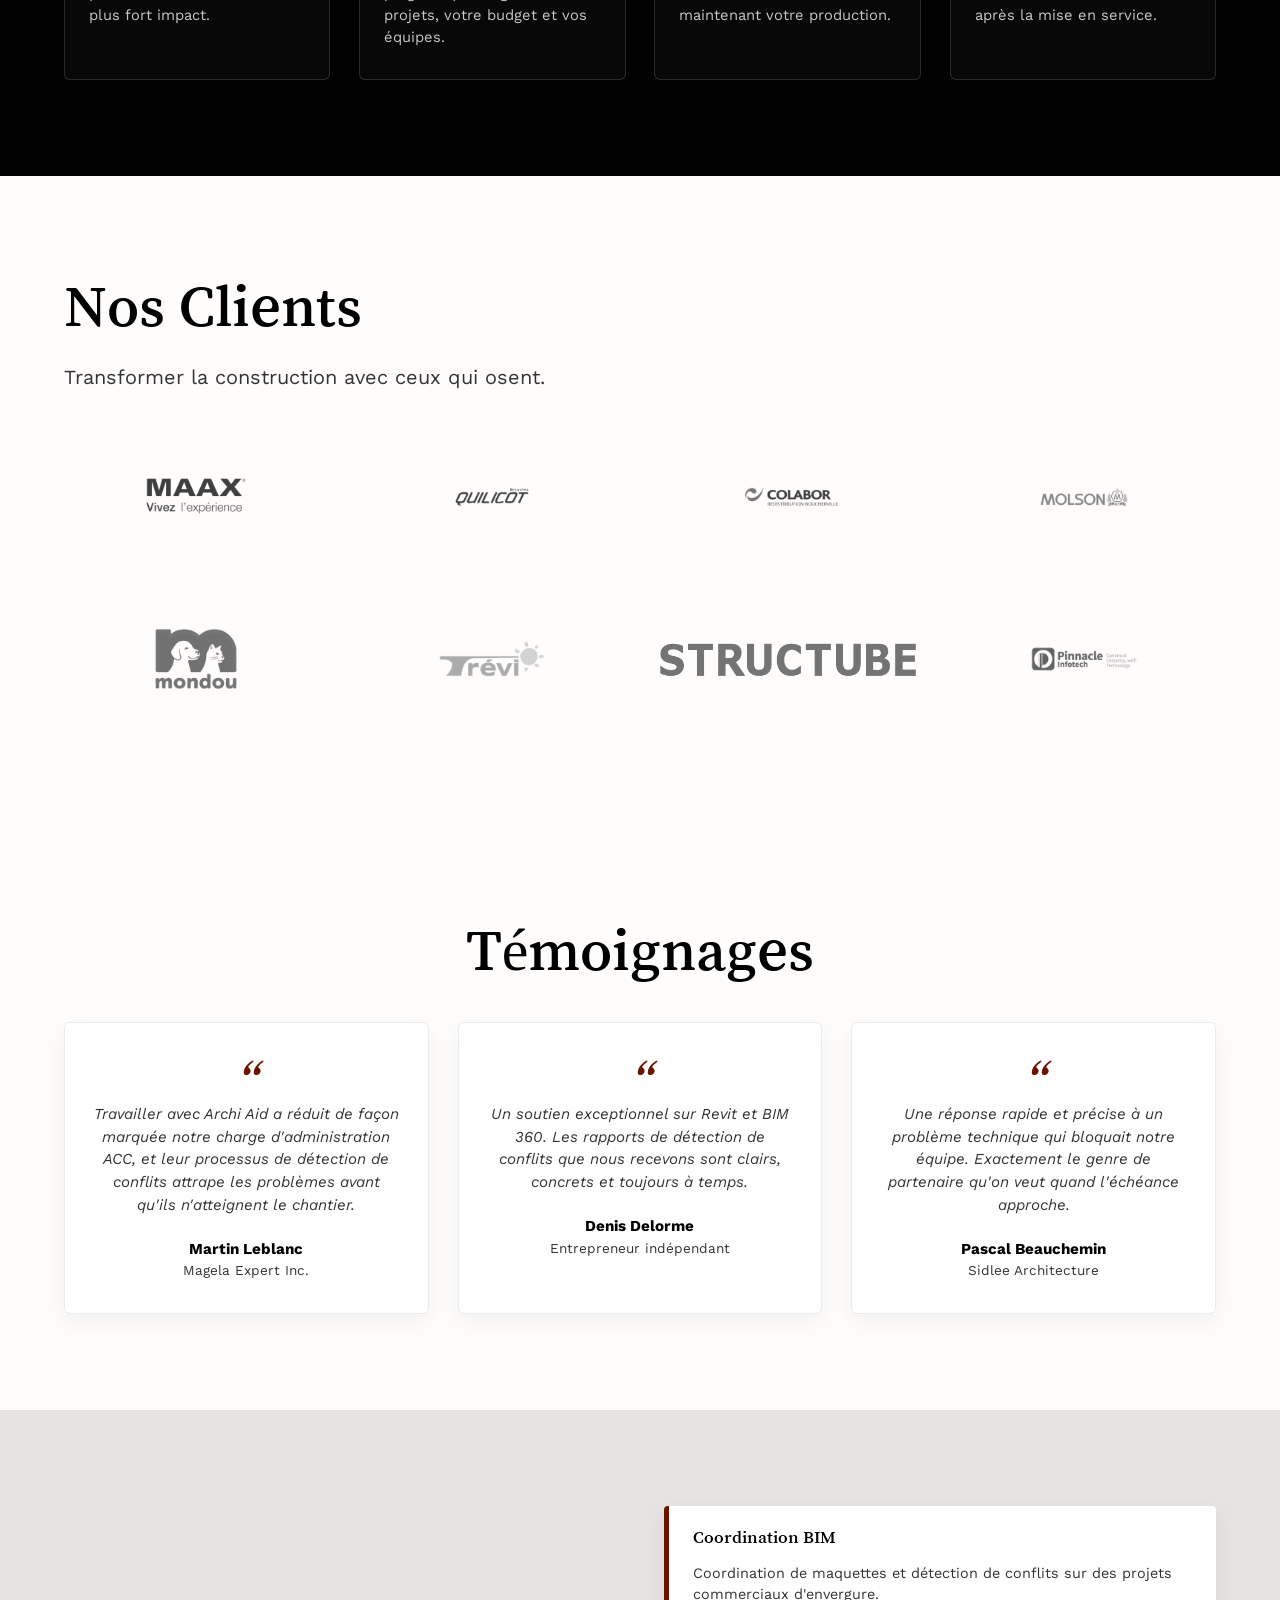
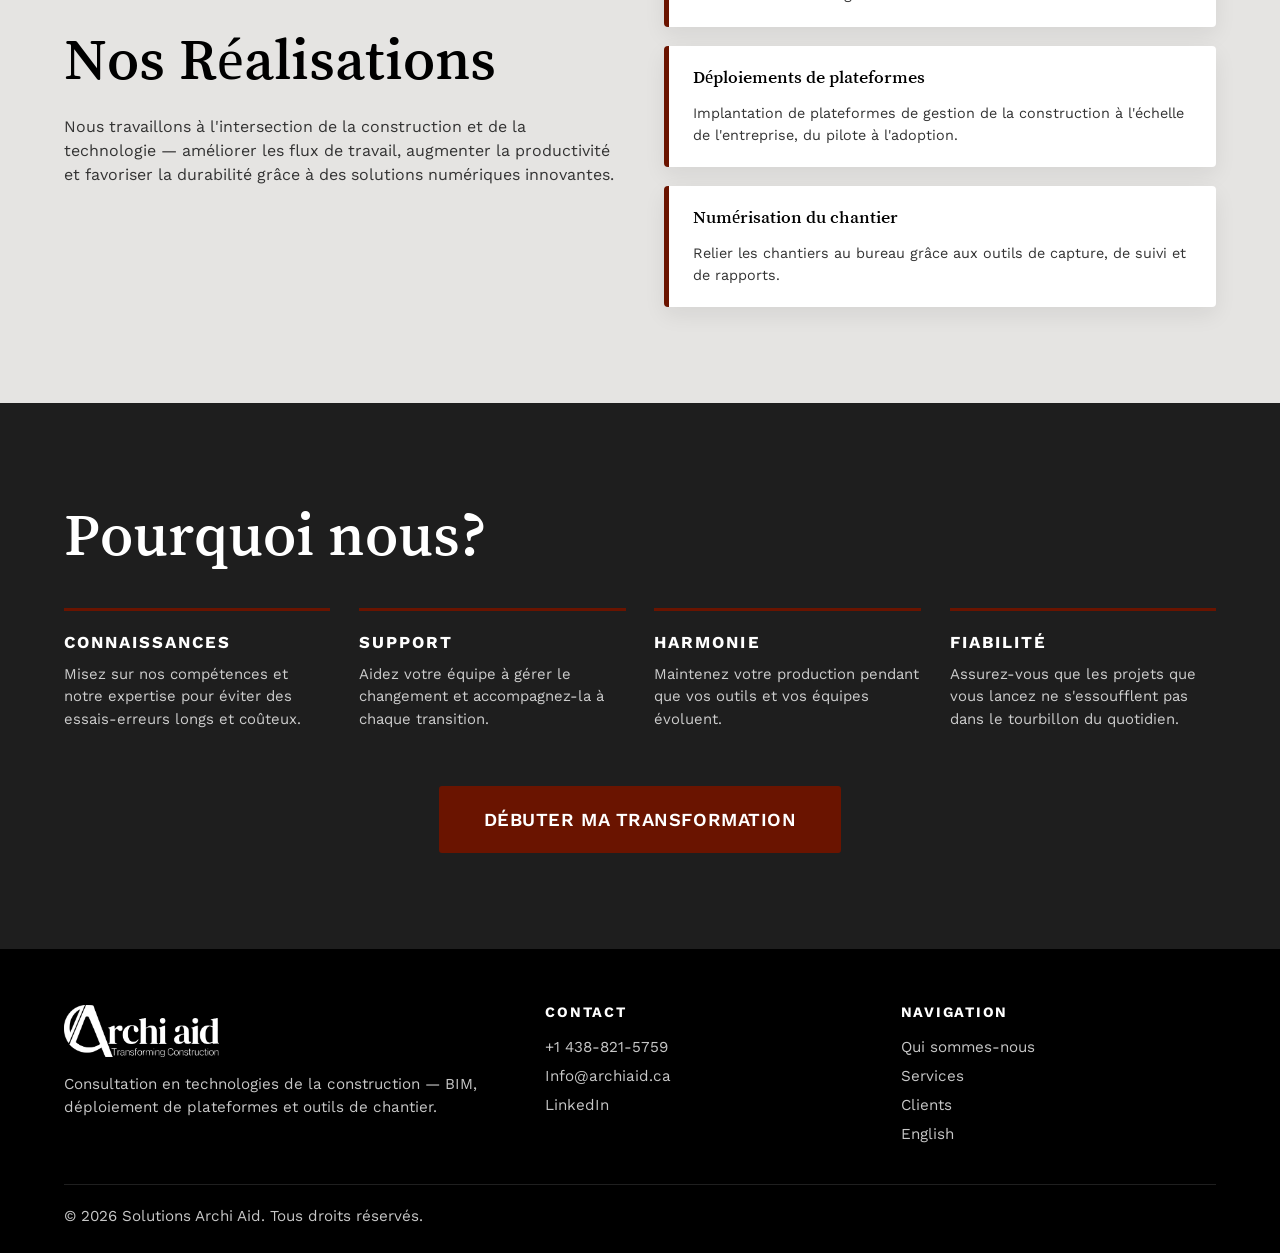
==== commit db29cef5: "Nos Services : infographies officielles à la place des icônes Les trois cartes affichent les visuels" ====
--- a/fr/index.html
+++ b/fr/index.html
@@ -133,24 +133,21 @@
         </p>
         <div class="card-grid three">
           <article class="card">
-            <div class="card-icon" aria-hidden="true">
-              <svg viewBox="0 0 24 24" fill="none" stroke="currentColor" stroke-width="1.6"><rect x="3" y="4" width="18" height="14" rx="2"/><path d="M3 9h18M8 21h8M12 18v3"/></svg>
+            <div class="card-img">
+              <img src="../assets/img/solution-entreprise.png" alt="Solutions d'entreprise : CRM, gestion de projet, ERP, partage de fichiers">
             </div>
-            <h3>Déploiement de plateformes</h3>
             <p>Un déploiement sans heurts de vos plateformes d'entreprise — planification, configuration, migration et adoption, sans interrompre la production.</p>
           </article>
           <article class="card">
-            <div class="card-icon" aria-hidden="true">
-              <svg viewBox="0 0 24 24" fill="none" stroke="currentColor" stroke-width="1.6"><path d="M12 2l8 4.5v9L12 20l-8-4.5v-9L12 2z"/><path d="M12 11l8-4.5M12 11v9M12 11L4 6.5"/></svg>
+            <div class="card-img">
+              <img src="../assets/img/gestion-bim.png" alt="Gestion BIM : développement BEP, collaboration dans le nuage, planification 4D, détection des conflits, coordination BIM, analyse du cycle de vie, jumeau numérique">
             </div>
-            <h3>Solutions BIM</h3>
             <p>Modélisation avancée des données du bâtiment : normes, gabarits, coordination et détection de conflits qui gardent vos maquettes — et vos équipes — alignées.</p>
           </article>
           <article class="card">
-            <div class="card-icon" aria-hidden="true">
-              <svg viewBox="0 0 24 24" fill="none" stroke="currentColor" stroke-width="1.6"><path d="M3 21h18M5 21V8l7-5 7 5v13M9 21v-6h6v6"/></svg>
+            <div class="card-img">
+              <img src="../assets/img/integration-sur-site.png" alt="Intégration sur site : surveillance du site, timelapse et suivi de projet, IA SST, internet sur site, solutions robotiques, capteurs, nuage de points">
             </div>
-            <h3>Outils de chantier</h3>
             <p>Des outils de terrain innovants qui relient le chantier au bureau et donnent aux chargés de projet une vraie visibilité sur l'avancement, les enjeux et les coûts.</p>
           </article>
         </div>
--- a/css/styles.css
+++ b/css/styles.css
@@ -236,17 +236,12 @@
 .card h3 { margin-block: 1.2rem 0.7rem; }
 .card p { color: var(--text-grey); font-size: 0.95rem; }
 
-.card-icon {
-  width: 58px;
-  height: 58px;
-  margin-inline: auto;
-  border-radius: 50%;
-  background: var(--accent);
-  color: #fff;
-  display: grid;
-  place-items: center;
-}
-.card-icon svg { width: 30px; height: 30px; }
+.card-img {
+  width: 100%;
+  max-width: 340px;
+  margin: 0 auto 0.5rem;
+}
+.card-img img { width: 100%; height: auto; }
 
 /* ---------- Feuille de route ---------- */
 .roadmap {
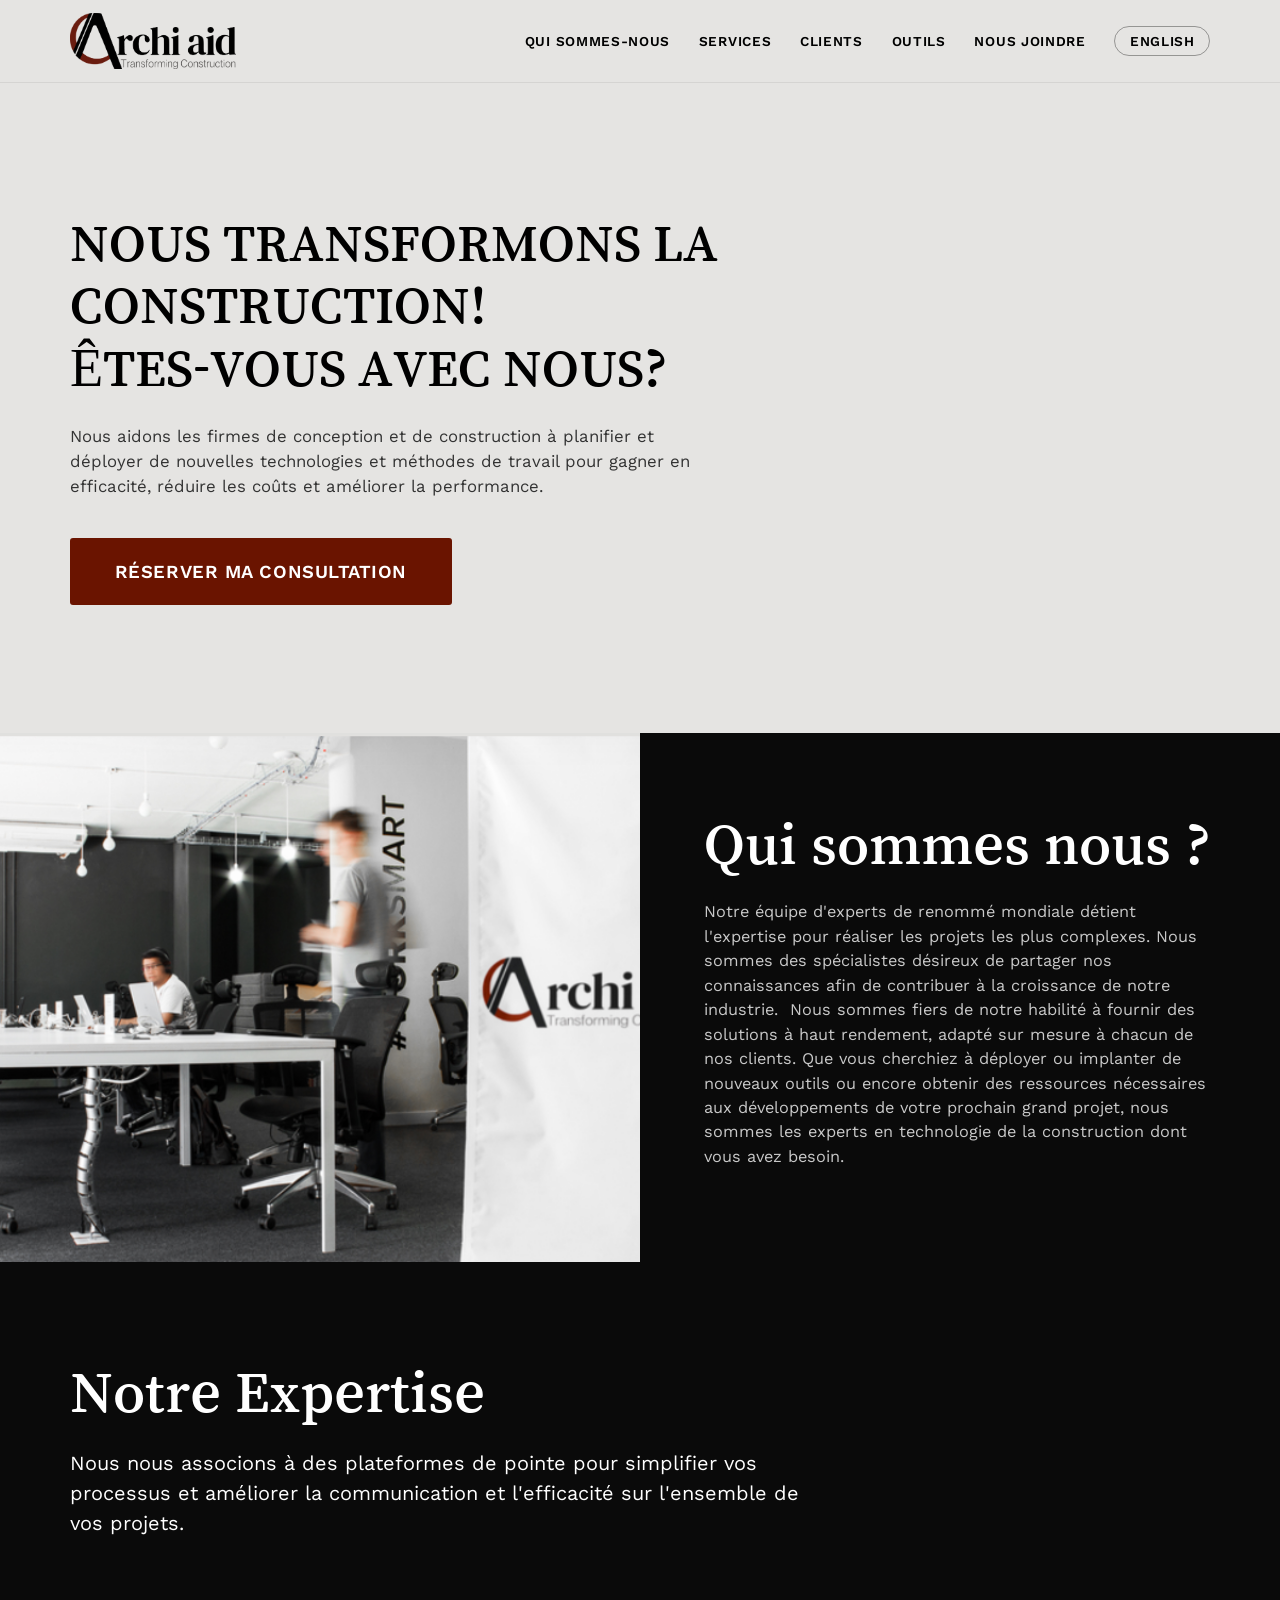
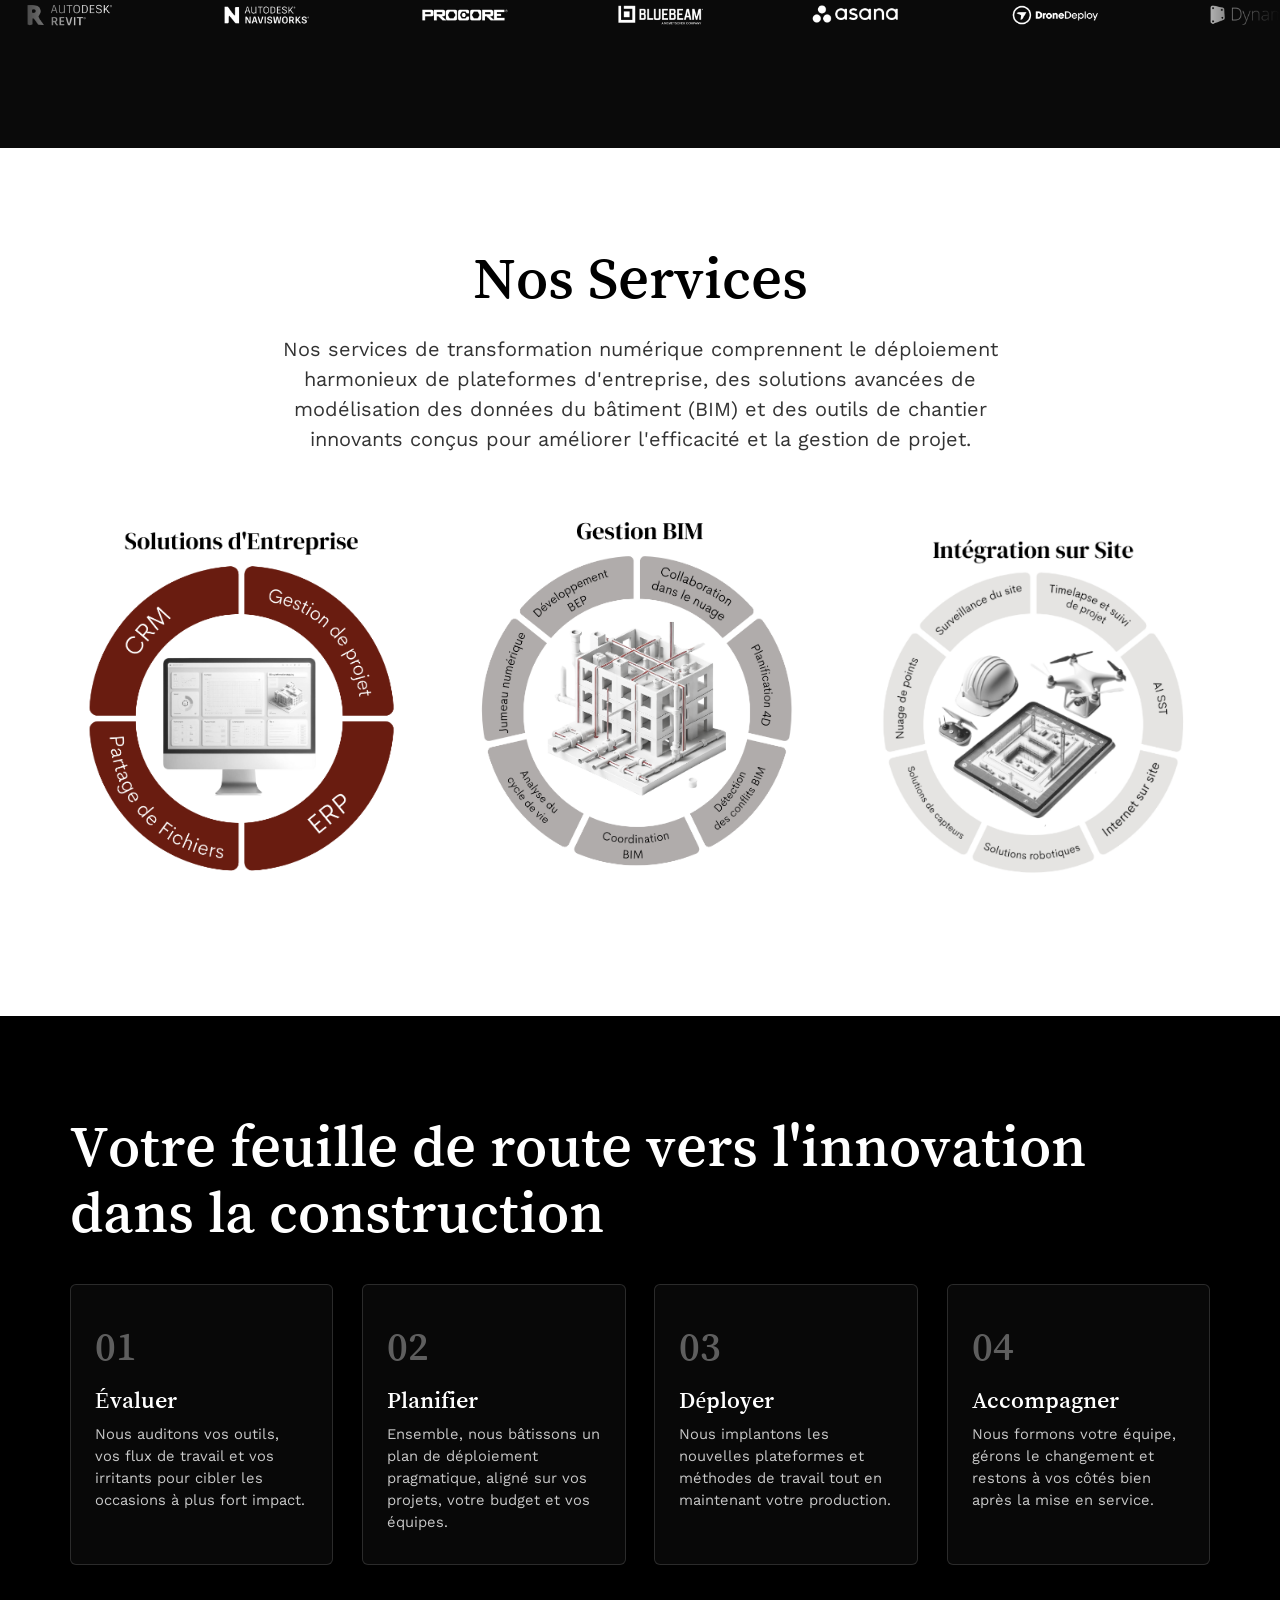
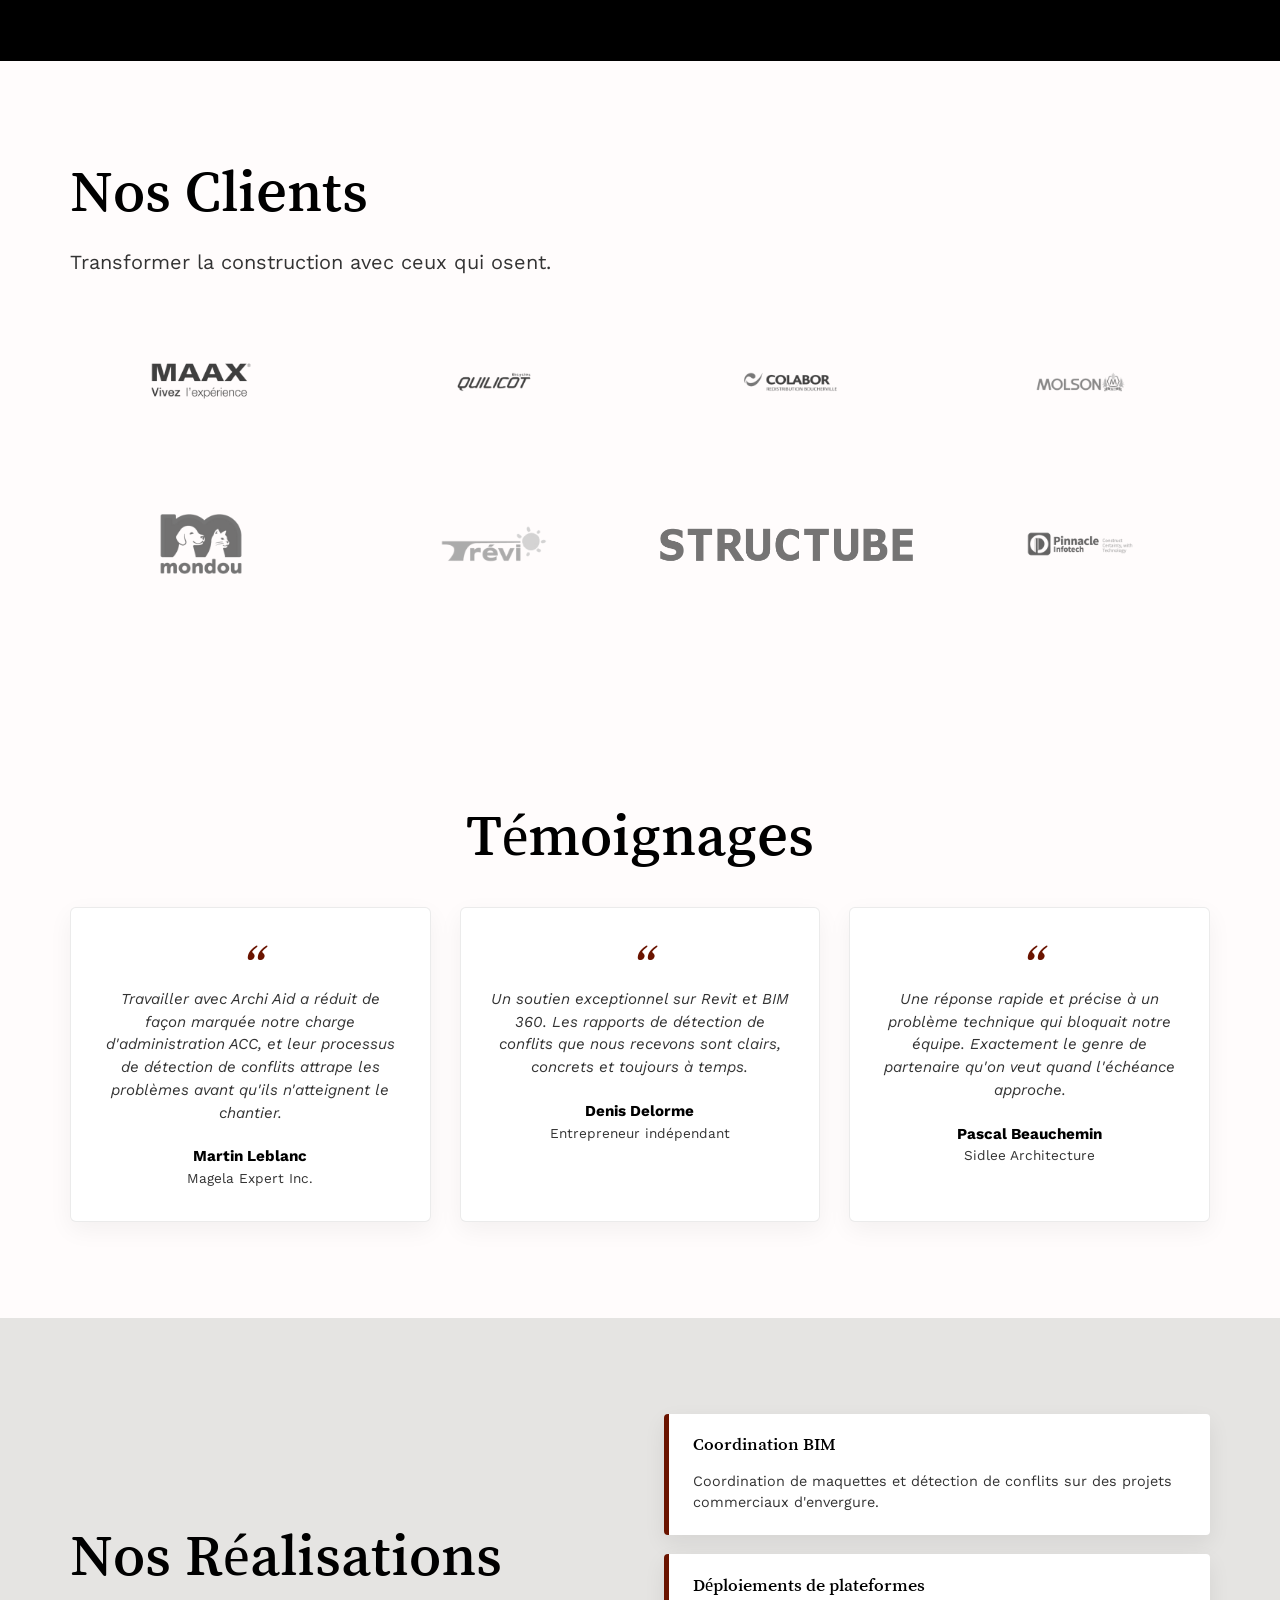
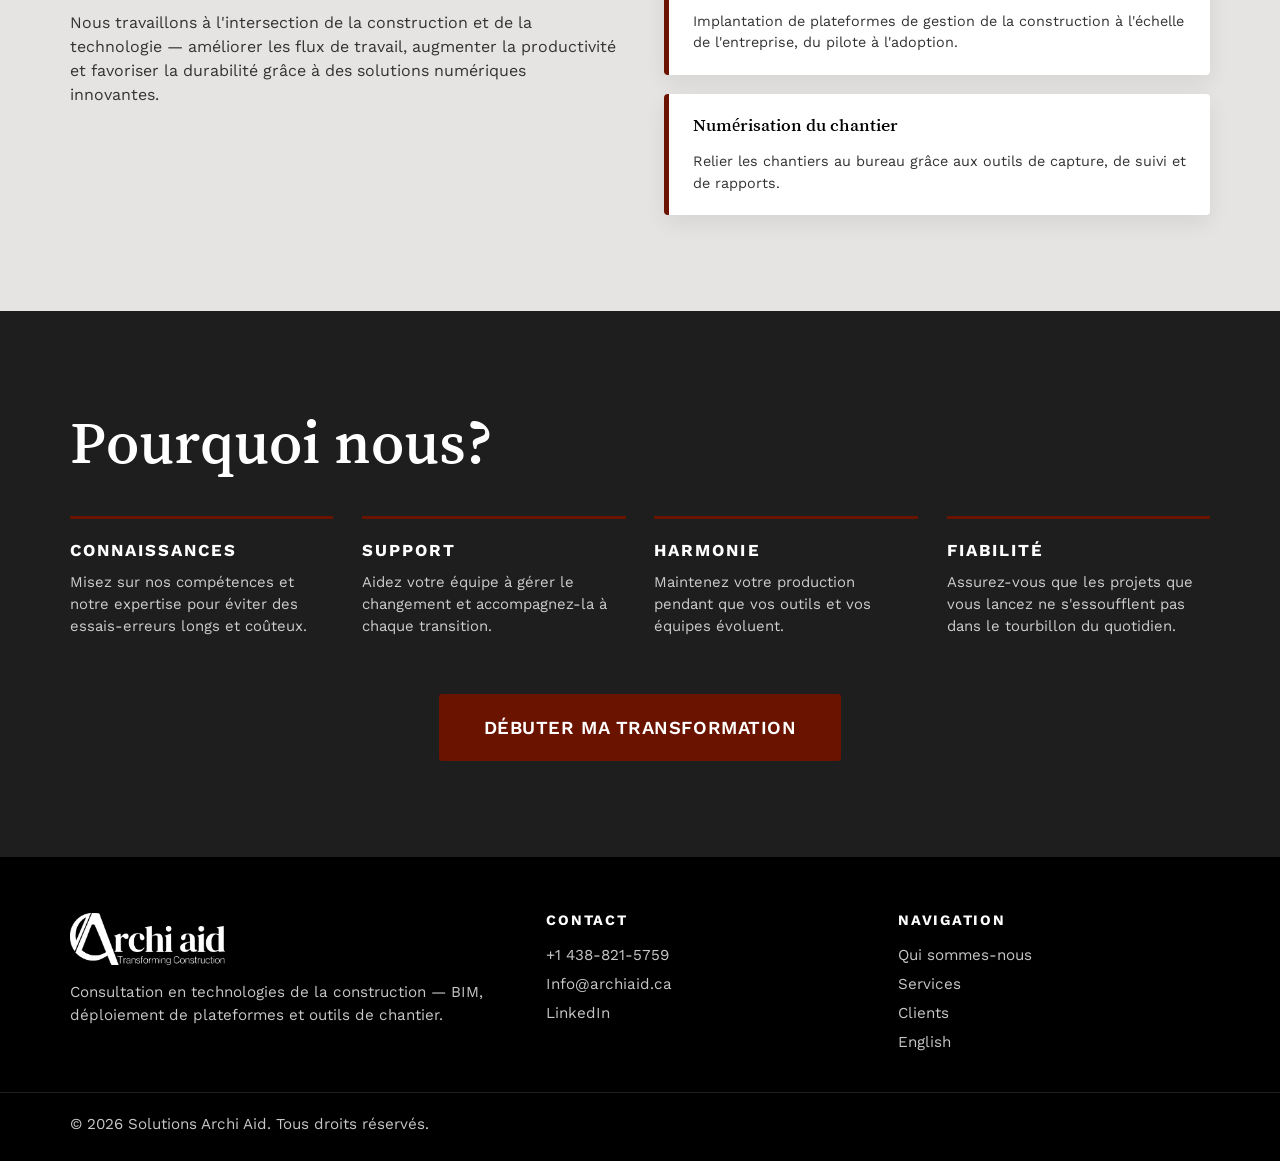
==== commit e349df40: "Nos Services : retrait des descriptions sous les infographies Co-Authored-By: Claude Fable 5 <norepl" ====
--- a/fr/index.html
+++ b/fr/index.html
@@ -136,19 +136,16 @@
             <div class="card-img">
               <img src="../assets/img/solution-entreprise.png" alt="Solutions d'entreprise : CRM, gestion de projet, ERP, partage de fichiers">
             </div>
-            <p>Un déploiement sans heurts de vos plateformes d'entreprise — planification, configuration, migration et adoption, sans interrompre la production.</p>
           </article>
           <article class="card">
             <div class="card-img">
               <img src="../assets/img/gestion-bim.png" alt="Gestion BIM : développement BEP, collaboration dans le nuage, planification 4D, détection des conflits, coordination BIM, analyse du cycle de vie, jumeau numérique">
             </div>
-            <p>Modélisation avancée des données du bâtiment : normes, gabarits, coordination et détection de conflits qui gardent vos maquettes — et vos équipes — alignées.</p>
           </article>
           <article class="card">
             <div class="card-img">
               <img src="../assets/img/integration-sur-site.png" alt="Intégration sur site : surveillance du site, timelapse et suivi de projet, IA SST, internet sur site, solutions robotiques, capteurs, nuage de points">
             </div>
-            <p>Des outils de terrain innovants qui relient le chantier au bureau et donnent aux chargés de projet une vraie visibilité sur l'avancement, les enjeux et les coûts.</p>
           </article>
         </div>
       </div>
--- a/css/styles.css
+++ b/css/styles.css
@@ -38,9 +38,17 @@
 img, svg { max-width: 100%; display: block; }
 a { color: inherit; }
 
+/* Comme l'original : conteneur pleine largeur, 70 px de marge latérale */
 .container {
-  width: min(1200px, 90%);
+  width: 100%;
+  padding-inline: 70px;
   margin-inline: auto;
+}
+@media (max-width: 960px) {
+  .container { padding-inline: 32px; }
+}
+@media (max-width: 680px) {
+  .container { padding-inline: 20px; }
 }
 
 h1, h2, h3 {
@@ -134,7 +142,8 @@
 
 .hero-inner {
   padding-block: clamp(4.5rem, 10vw, 8rem);
-  max-width: 900px;
+  max-width: 980px;
+  margin-inline: 0; /* aligné à gauche, comme l'original */
 }
 
 .hero h1 {
@@ -159,12 +168,10 @@
 .section-platinum { background: var(--hero-bg); color: var(--text-dark); }
 .section-why { background: var(--why-bg); color: var(--text-light); }
 
-.section-lead { max-width: 760px; margin-bottom: 2.5rem; }
+.section-lead { max-width: 760px; margin-bottom: 2.5rem; color: var(--text-grey); }
 .section-dark .section-lead,
 .section-black .section-lead,
-.section-why .section-lead { color: var(--text-light-soft); }
-.section-offwhite .section-lead,
-.section .section-lead { color: var(--text-grey); }
+.section-why .section-lead { color: #ffffff; }
 
 .text-center { text-align: center; }
 .text-center .section-lead { margin-inline: auto; }
@@ -226,13 +233,9 @@
 .card-grid.four { grid-template-columns: repeat(4, 1fr); }
 
 .card {
-  border: 1px solid rgba(0, 0, 0, 0.1);
-  border-radius: 6px;
-  padding: 2.2rem 1.8rem;
+  padding: 1rem 0.5rem;
   text-align: center;
-  transition: transform 0.2s ease, box-shadow 0.2s ease;
-}
-.card:hover { transform: translateY(-5px); box-shadow: 0 14px 34px rgba(0, 0, 0, 0.1); }
+}
 .card h3 { margin-block: 1.2rem 0.7rem; }
 .card p { color: var(--text-grey); font-size: 0.95rem; }
 
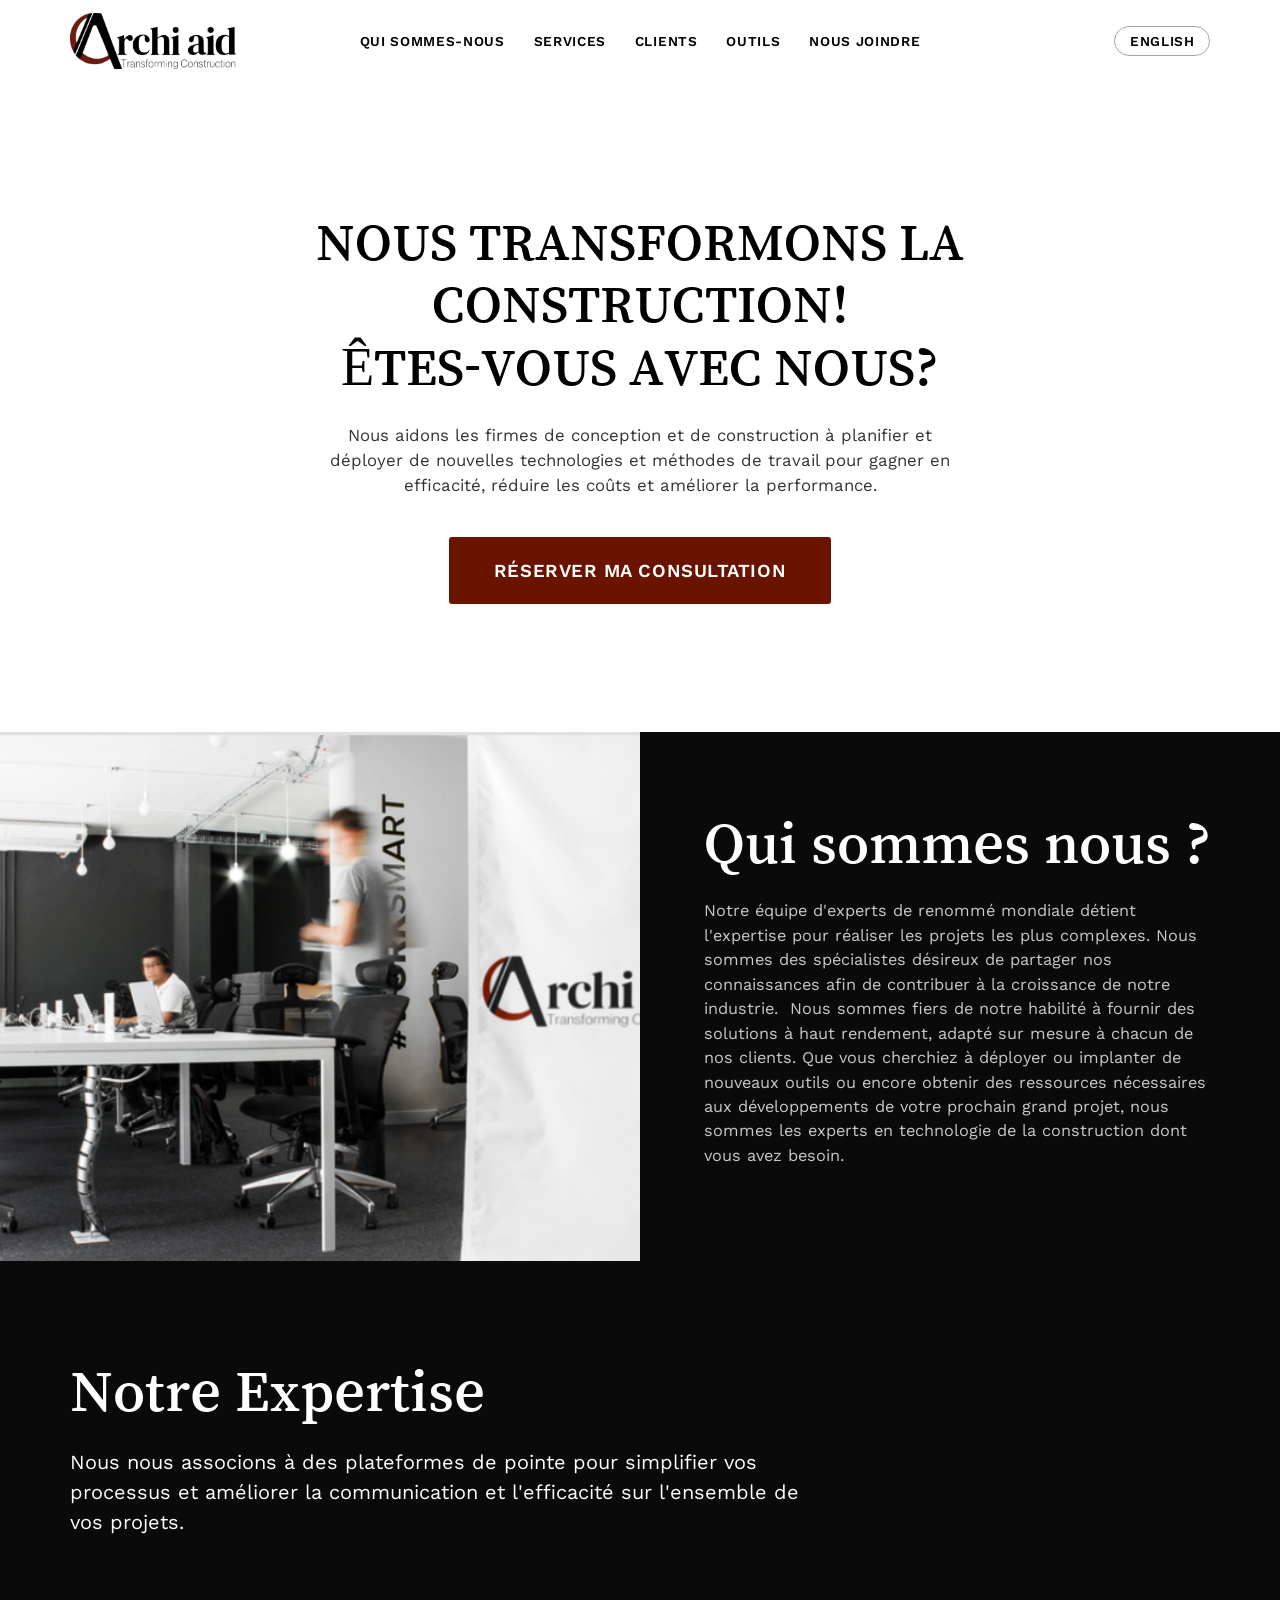
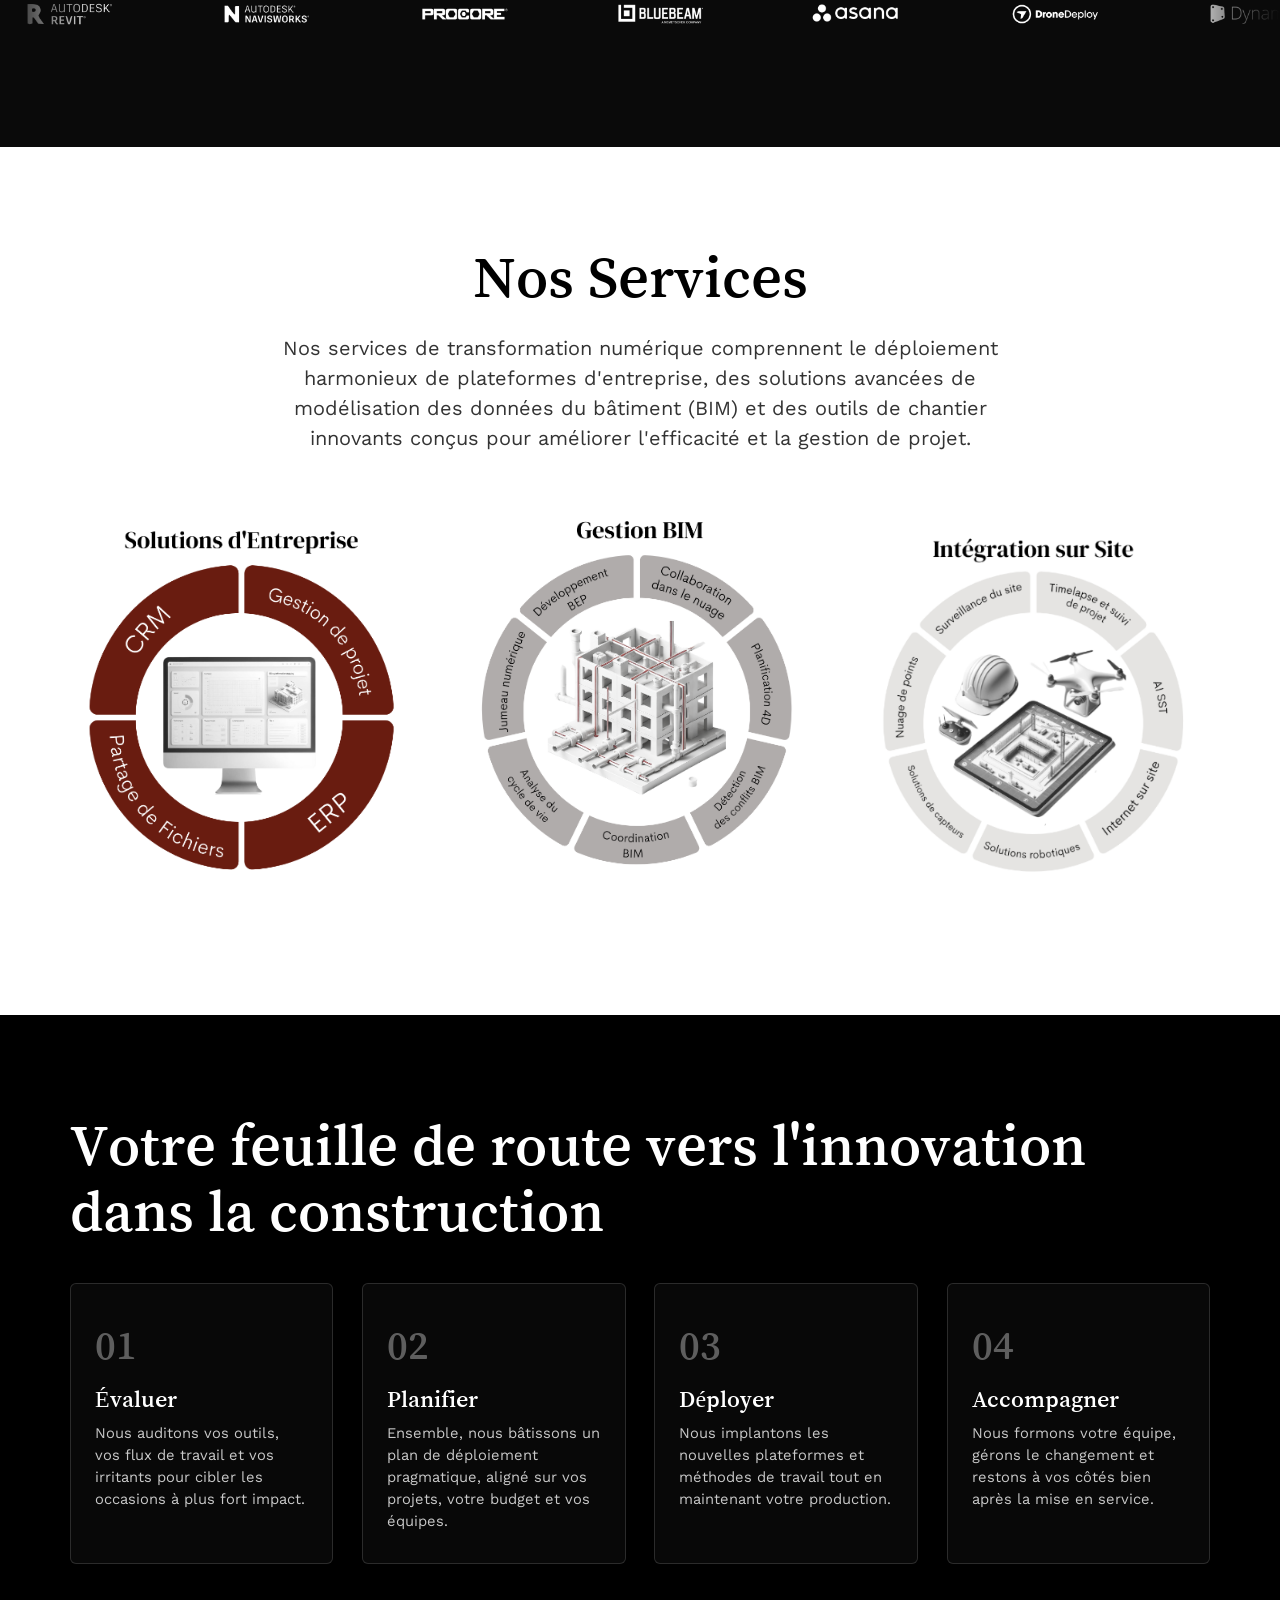
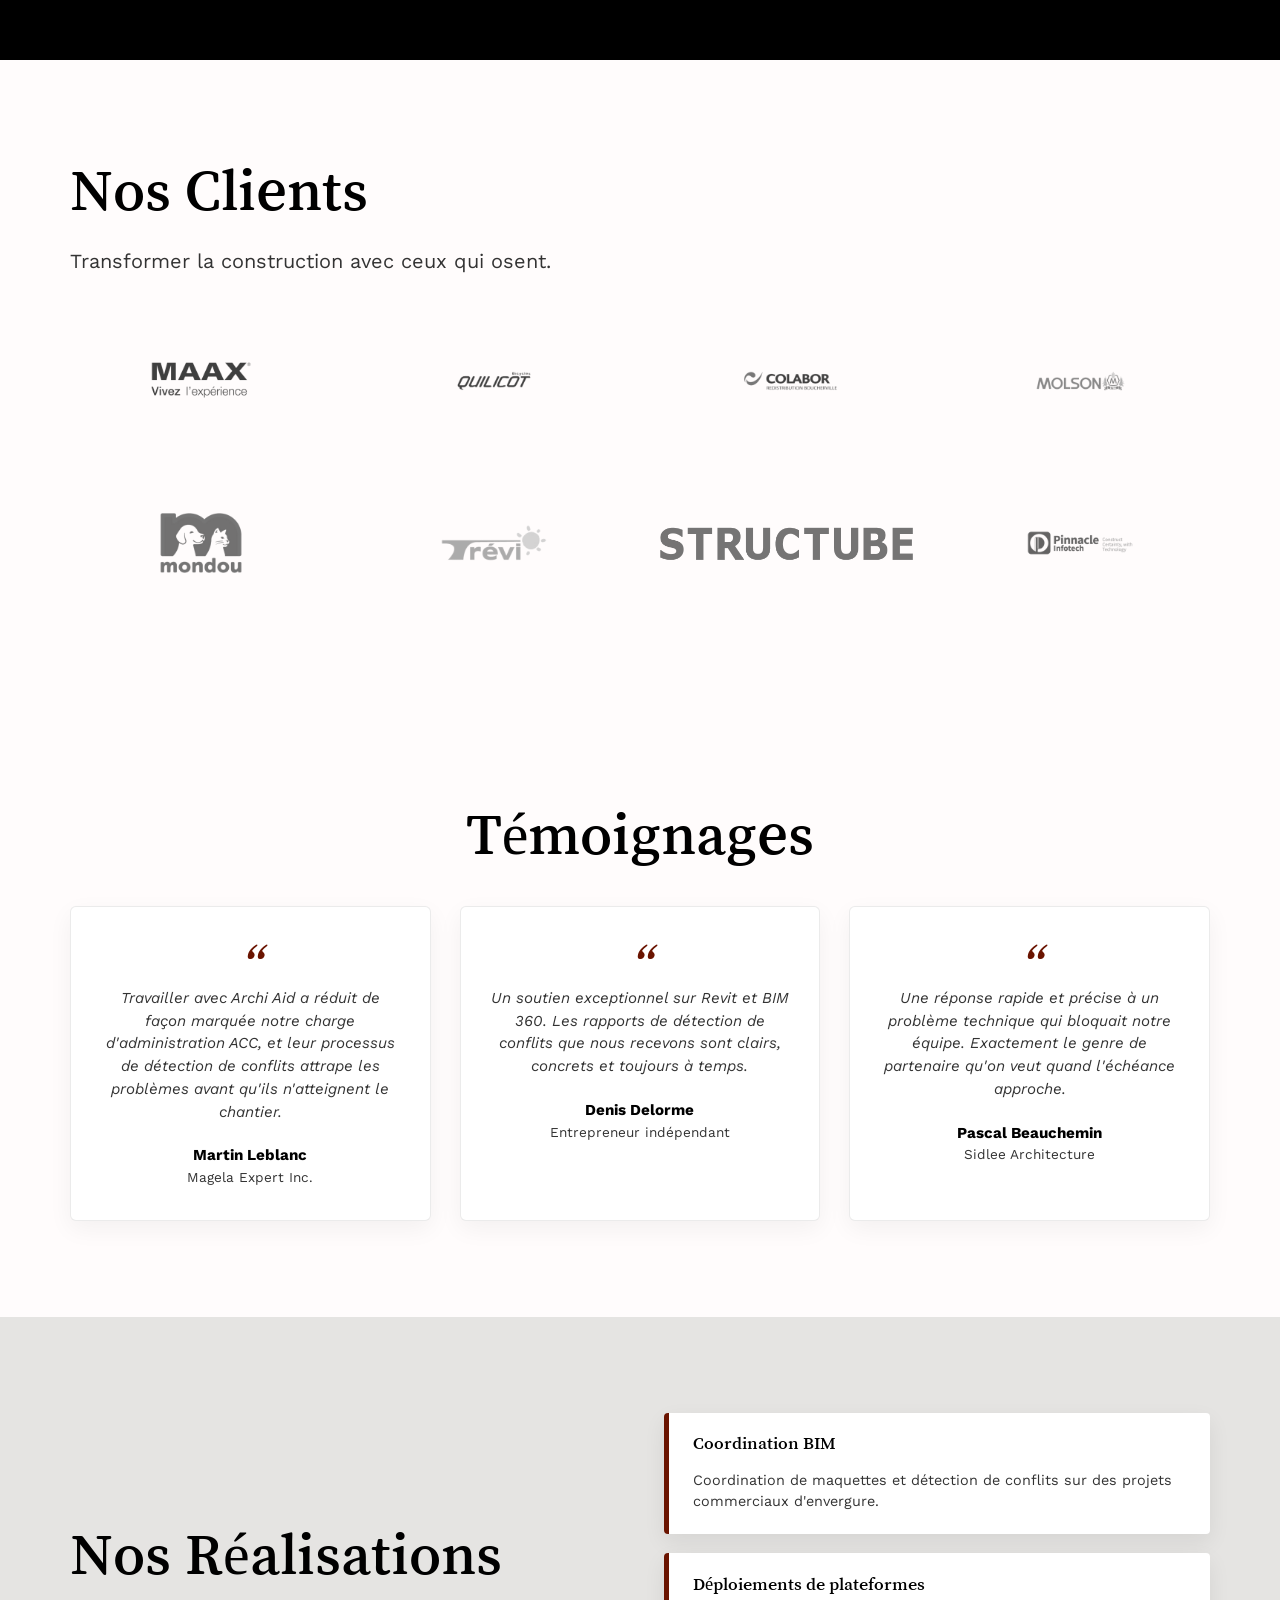
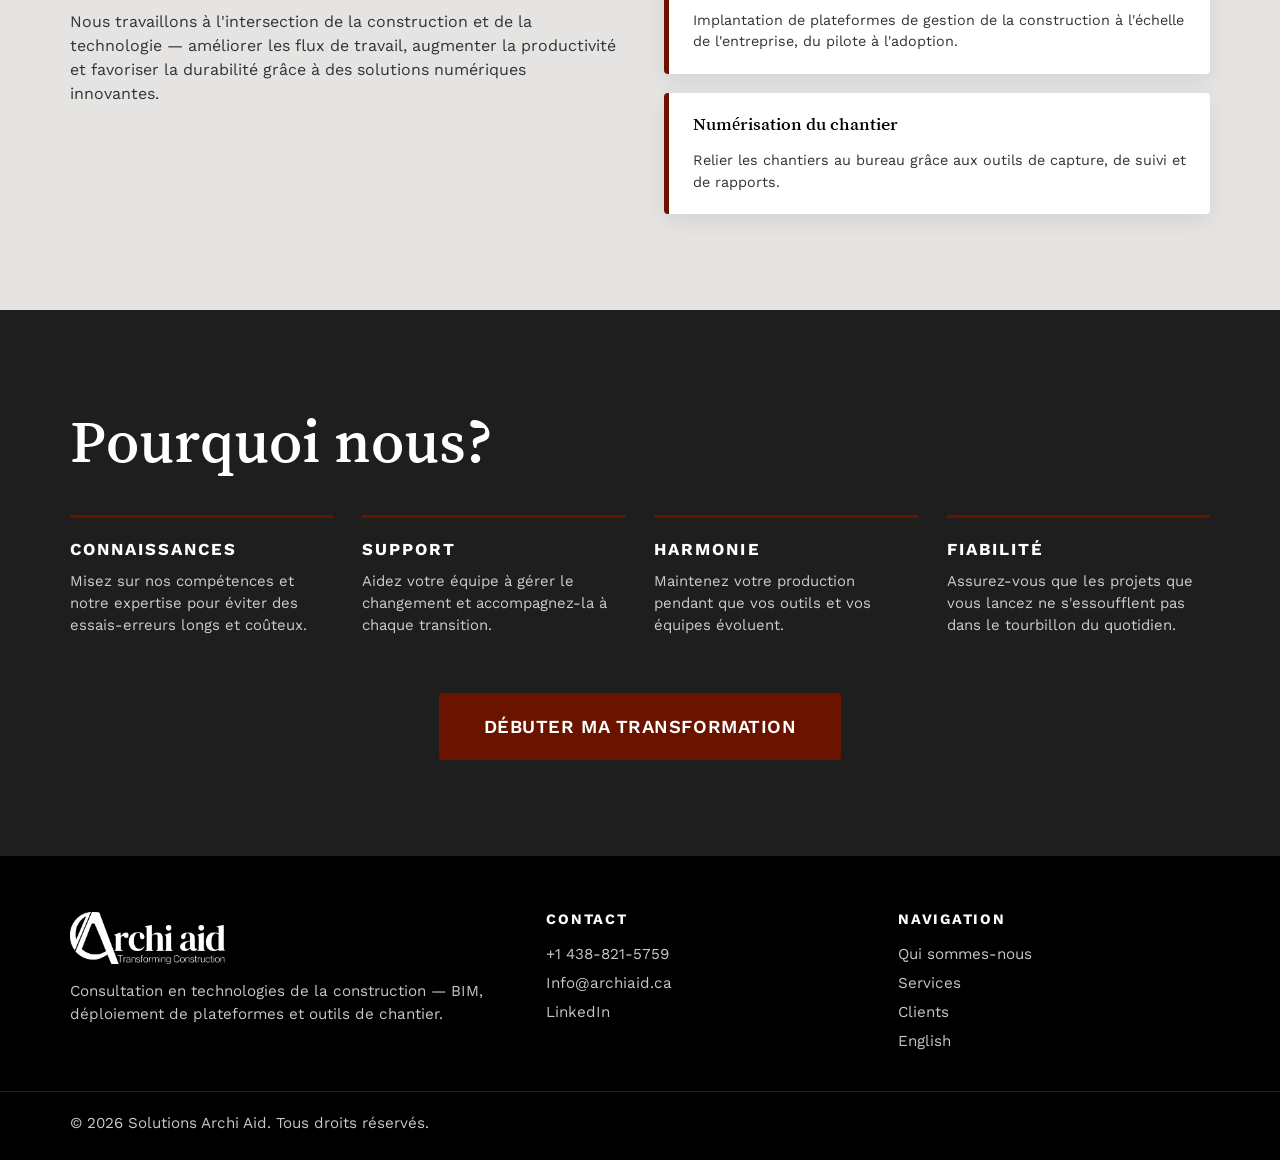
==== commit 607d84af: "Bouton de langue déplacé tout à droite de l'en-tête Co-Authored-By: Claude Fable 5 <noreply@anthropi" ====
--- a/fr/index.html
+++ b/fr/index.html
@@ -25,11 +25,13 @@
         <a href="#clients">Clients</a>
         <a href="#" data-open-modal>Outils</a>
         <a href="#contact">Nous joindre</a>
+      </nav>
+      <div class="header-right">
         <a href="../index.html" class="lang-switch" lang="en">English</a>
-      </nav>
-      <button class="nav-toggle" id="nav-toggle" aria-label="Ouvrir le menu" aria-expanded="false">
-        <span></span><span></span><span></span>
-      </button>
+        <button class="nav-toggle" id="nav-toggle" aria-label="Ouvrir le menu" aria-expanded="false">
+          <span></span><span></span><span></span>
+        </button>
+      </div>
     </div>
   </header>
 
--- a/css/styles.css
+++ b/css/styles.css
@@ -83,15 +83,23 @@
   position: sticky;
   top: 0;
   z-index: 50;
-  background: var(--hero-bg);
-  border-bottom: 1px solid rgba(0, 0, 0, 0.07);
-}
-
+  background: #ffffff;
+}
+
+/* Logo à gauche, menu centré */
 .header-inner {
-  display: flex;
-  align-items: center;
-  justify-content: space-between;
+  display: grid;
+  grid-template-columns: 1fr auto 1fr;
+  align-items: center;
   padding-block: 0.8rem;
+  gap: 1rem;
+}
+.header-inner .logo { justify-self: start; }
+.header-inner .main-nav { justify-self: center; }
+.header-right {
+  justify-self: end;
+  display: flex;
+  align-items: center;
   gap: 1rem;
 }
 
@@ -114,10 +122,18 @@
 }
 .main-nav a:hover { color: var(--accent); }
 .lang-switch {
+  text-decoration: none;
+  font-size: 0.85rem;
+  font-weight: 600;
+  text-transform: uppercase;
+  letter-spacing: 0.05em;
+  color: var(--text-dark);
   border: 1px solid rgba(0, 0, 0, 0.35);
   border-radius: 999px;
   padding: 0.25rem 0.9rem;
-}
+  transition: color 0.15s ease, border-color 0.15s ease;
+}
+.lang-switch:hover { color: var(--accent); border-color: var(--accent); }
 
 .nav-toggle {
   display: none;
@@ -134,16 +150,17 @@
   background: var(--text-dark);
 }
 
-/* ---------- Hero (fond platine, texte noir, comme l'original) ---------- */
+/* ---------- Hero (fond blanc, texte noir centré) ---------- */
 .hero {
-  background: var(--hero-bg);
+  background: #ffffff;
   color: var(--text-dark);
 }
 
 .hero-inner {
   padding-block: clamp(4.5rem, 10vw, 8rem);
   max-width: 980px;
-  margin-inline: 0; /* aligné à gauche, comme l'original */
+  margin-inline: auto;
+  text-align: center;
 }
 
 .hero h1 {
@@ -157,6 +174,7 @@
   font-size: 1.05rem;
   color: var(--text-grey);
   max-width: 640px;
+  margin-inline: auto;
   margin-bottom: 2.4rem;
 }
 
@@ -522,7 +540,7 @@
     top: 100%;
     left: 0;
     right: 0;
-    background: var(--hero-bg);
+    background: #ffffff;
     flex-direction: column;
     align-items: flex-start;
     padding: 1.2rem 5%;
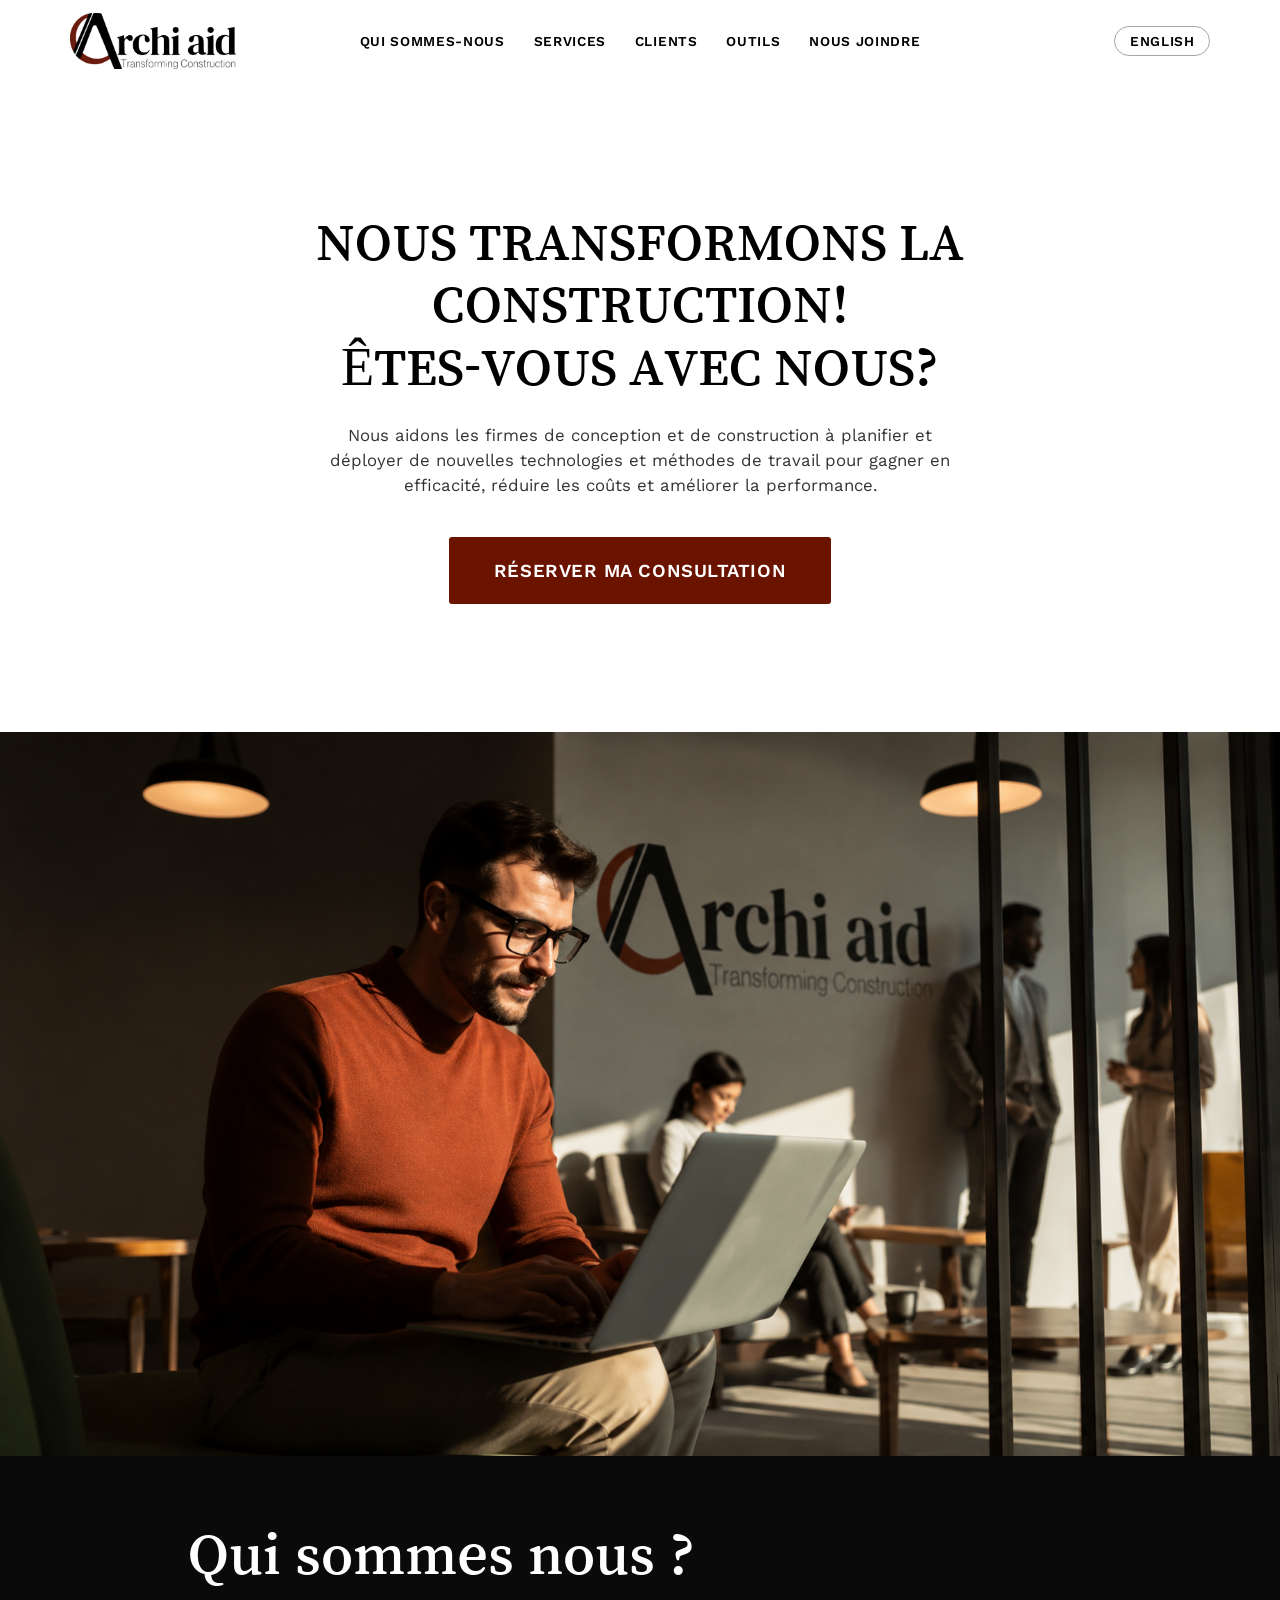
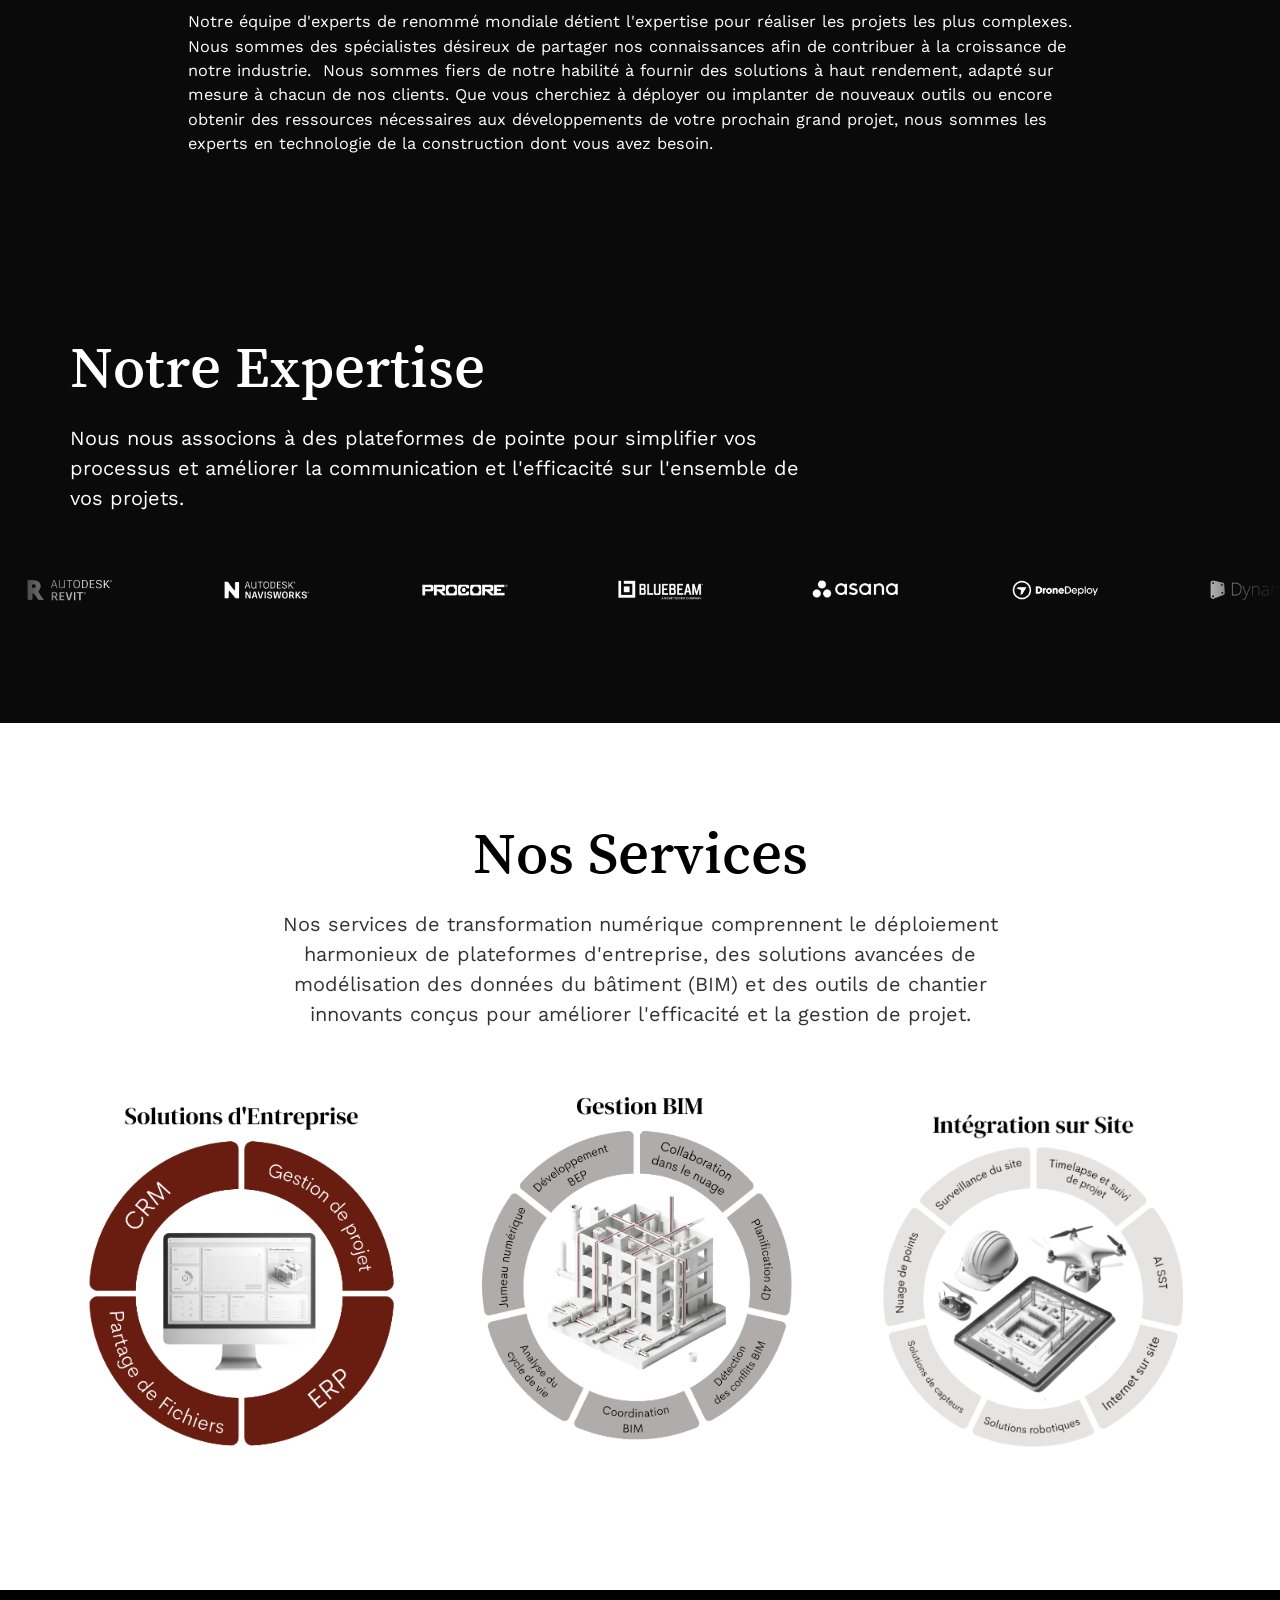
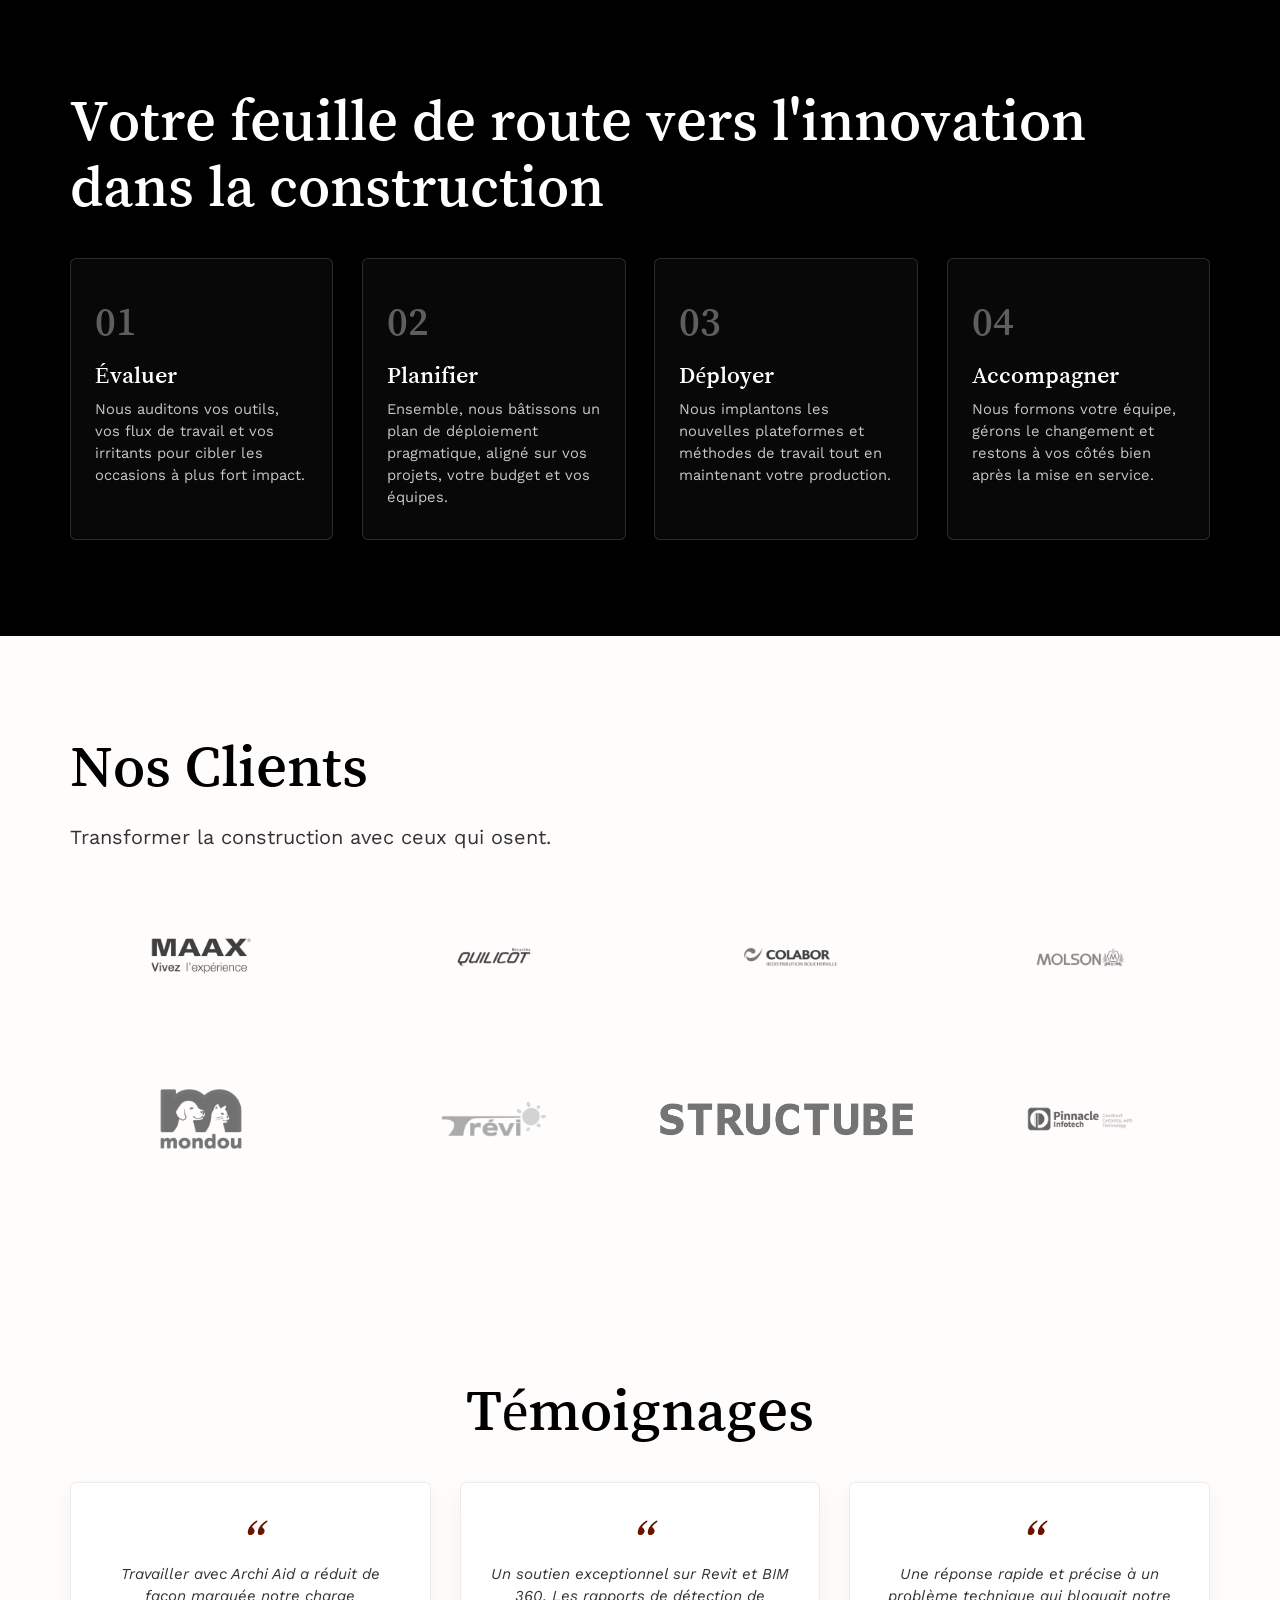
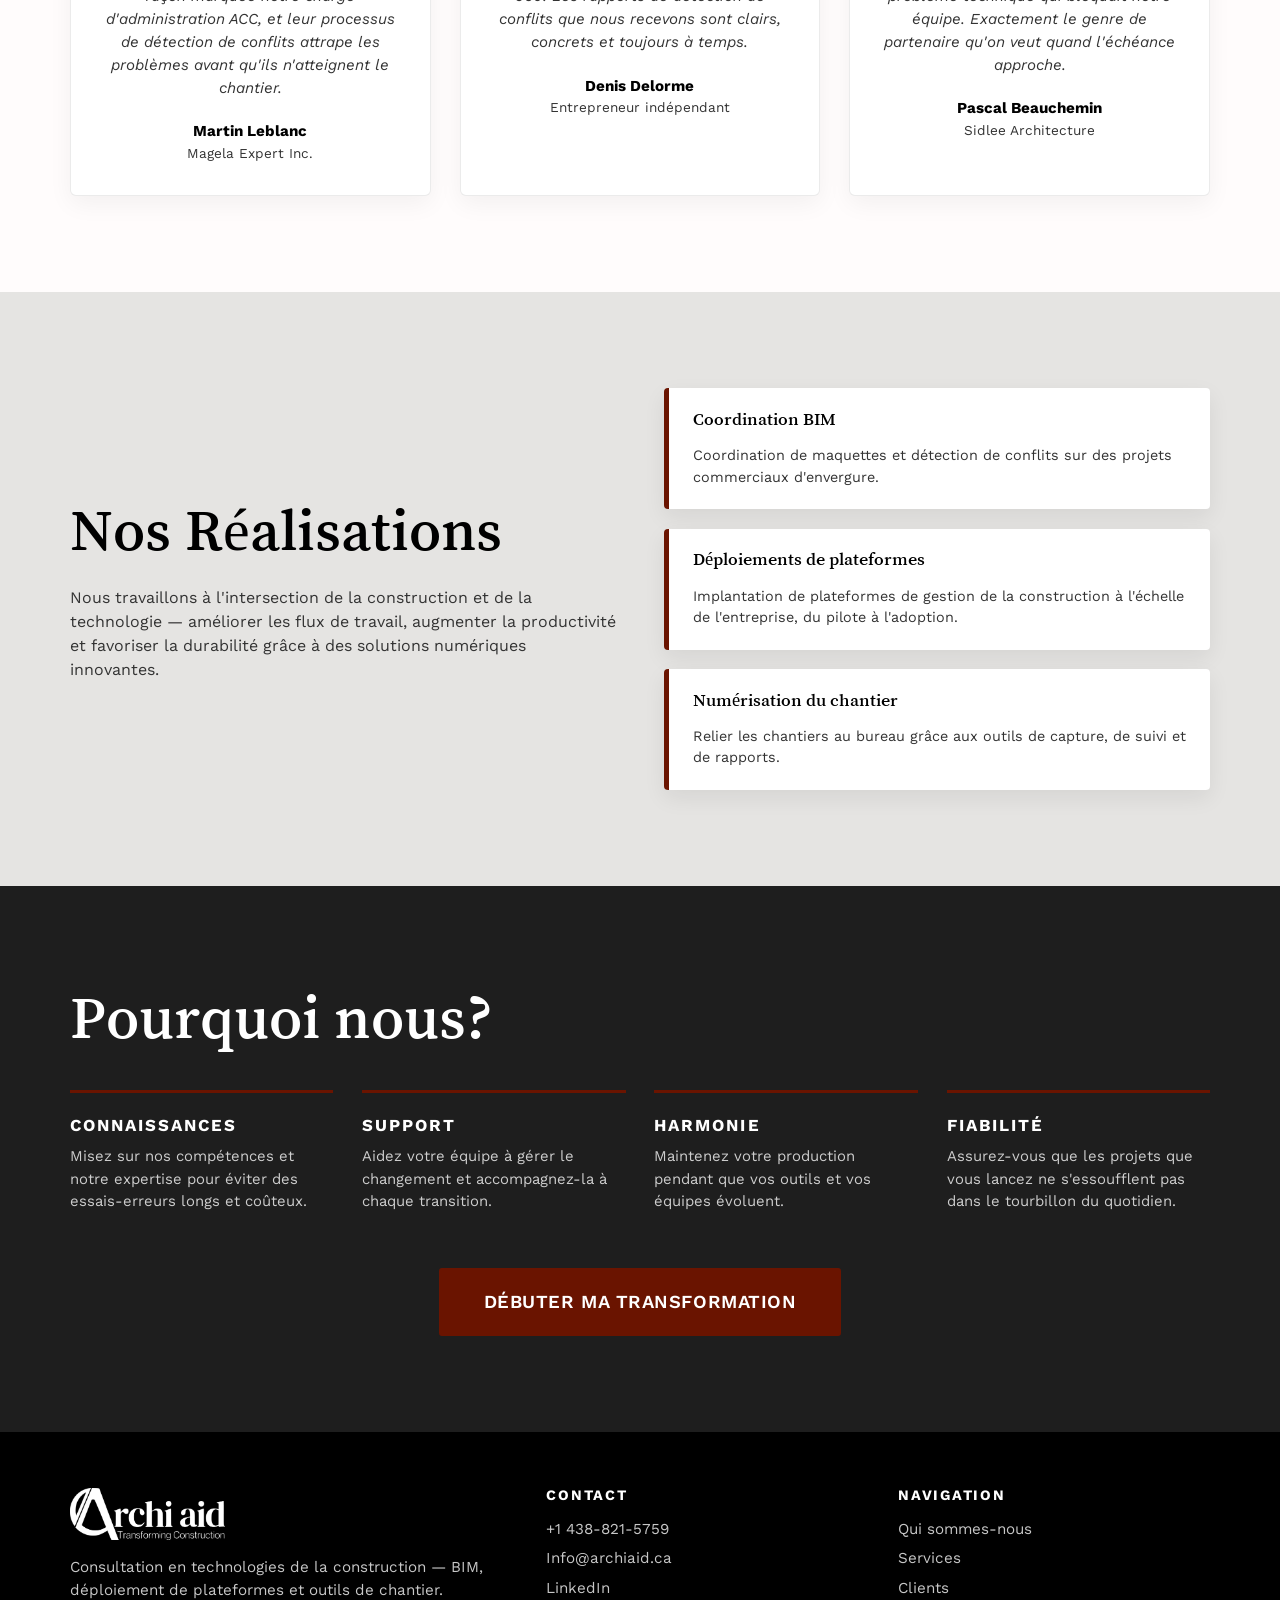
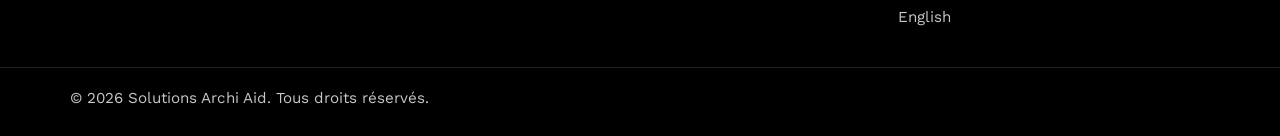
==== commit 5198a2db: "Qui sommes-nous : image bannière pleine largeur, texte en dessous Co-Authored-By: Claude Fable 5 <no" ====
--- a/fr/index.html
+++ b/fr/index.html
@@ -55,9 +55,7 @@
 
     <!-- ===== Qui sommes-nous — image à gauche, texte sur fond #0a0a0a ===== -->
     <section class="about-section" id="about">
-      <div class="about-media">
-        <img src="../assets/img/about-archiaid.png" alt="Les bureaux d'Archi Aid">
-      </div>
+      <img class="about-banner" src="../assets/img/who-we-are.png" alt="L'équipe Archi Aid au travail dans ses bureaux">
       <div class="about-text">
         <h2>Qui sommes nous ?</h2>
         <p>
--- a/css/styles.css
+++ b/css/styles.css
@@ -194,31 +194,23 @@
 .text-center { text-align: center; }
 .text-center .section-lead { margin-inline: auto; }
 
-/* ---------- Qui sommes-nous (image pleine hauteur à gauche, comme l'original) ---------- */
+/* ---------- Qui sommes-nous (image bannière pleine largeur, texte en dessous) ---------- */
 .about-section {
-  display: grid;
-  grid-template-columns: 1fr 1fr;
-  align-items: stretch;
   background: var(--dark);
   color: var(--text-light);
 }
-.about-media { position: relative; }
-.about-media img {
+.about-banner {
   width: 100%;
-  height: 100%;
-  object-fit: cover;
-  min-height: 480px;
+  height: auto;
   display: block;
 }
 .about-text {
-  display: flex;
-  flex-direction: column;
-  justify-content: center;
-  padding: clamp(3rem, 6vw, 5.5rem) clamp(2rem, 5vw, 5rem);
-  max-width: 680px;
+  max-width: 1000px;
+  margin-inline: auto;
+  padding: clamp(2.5rem, 5vw, 4.5rem) clamp(1.5rem, 4vw, 3rem);
 }
 .about-text h2 { margin-bottom: 1.5rem; }
-.about-text p { color: var(--text-light-soft); font-size: 1.02rem; margin-bottom: 1rem; }
+.about-text p { color: #ffffff; font-size: 1.02rem; margin-bottom: 1rem; }
 
 /* ---------- Bandeau logos plateformes (défilement continu) ---------- */
 .marquee {
@@ -528,8 +520,6 @@
   .card-grid.four { grid-template-columns: repeat(2, 1fr); }
   .roadmap { grid-template-columns: repeat(2, 1fr); }
   .highlight-split { grid-template-columns: 1fr; }
-  .about-section { grid-template-columns: 1fr; }
-  .about-media img { min-height: 280px; }
   .client-grid { grid-template-columns: repeat(3, 1fr); }
   .footer-inner { grid-template-columns: 1fr 1fr; }
 }
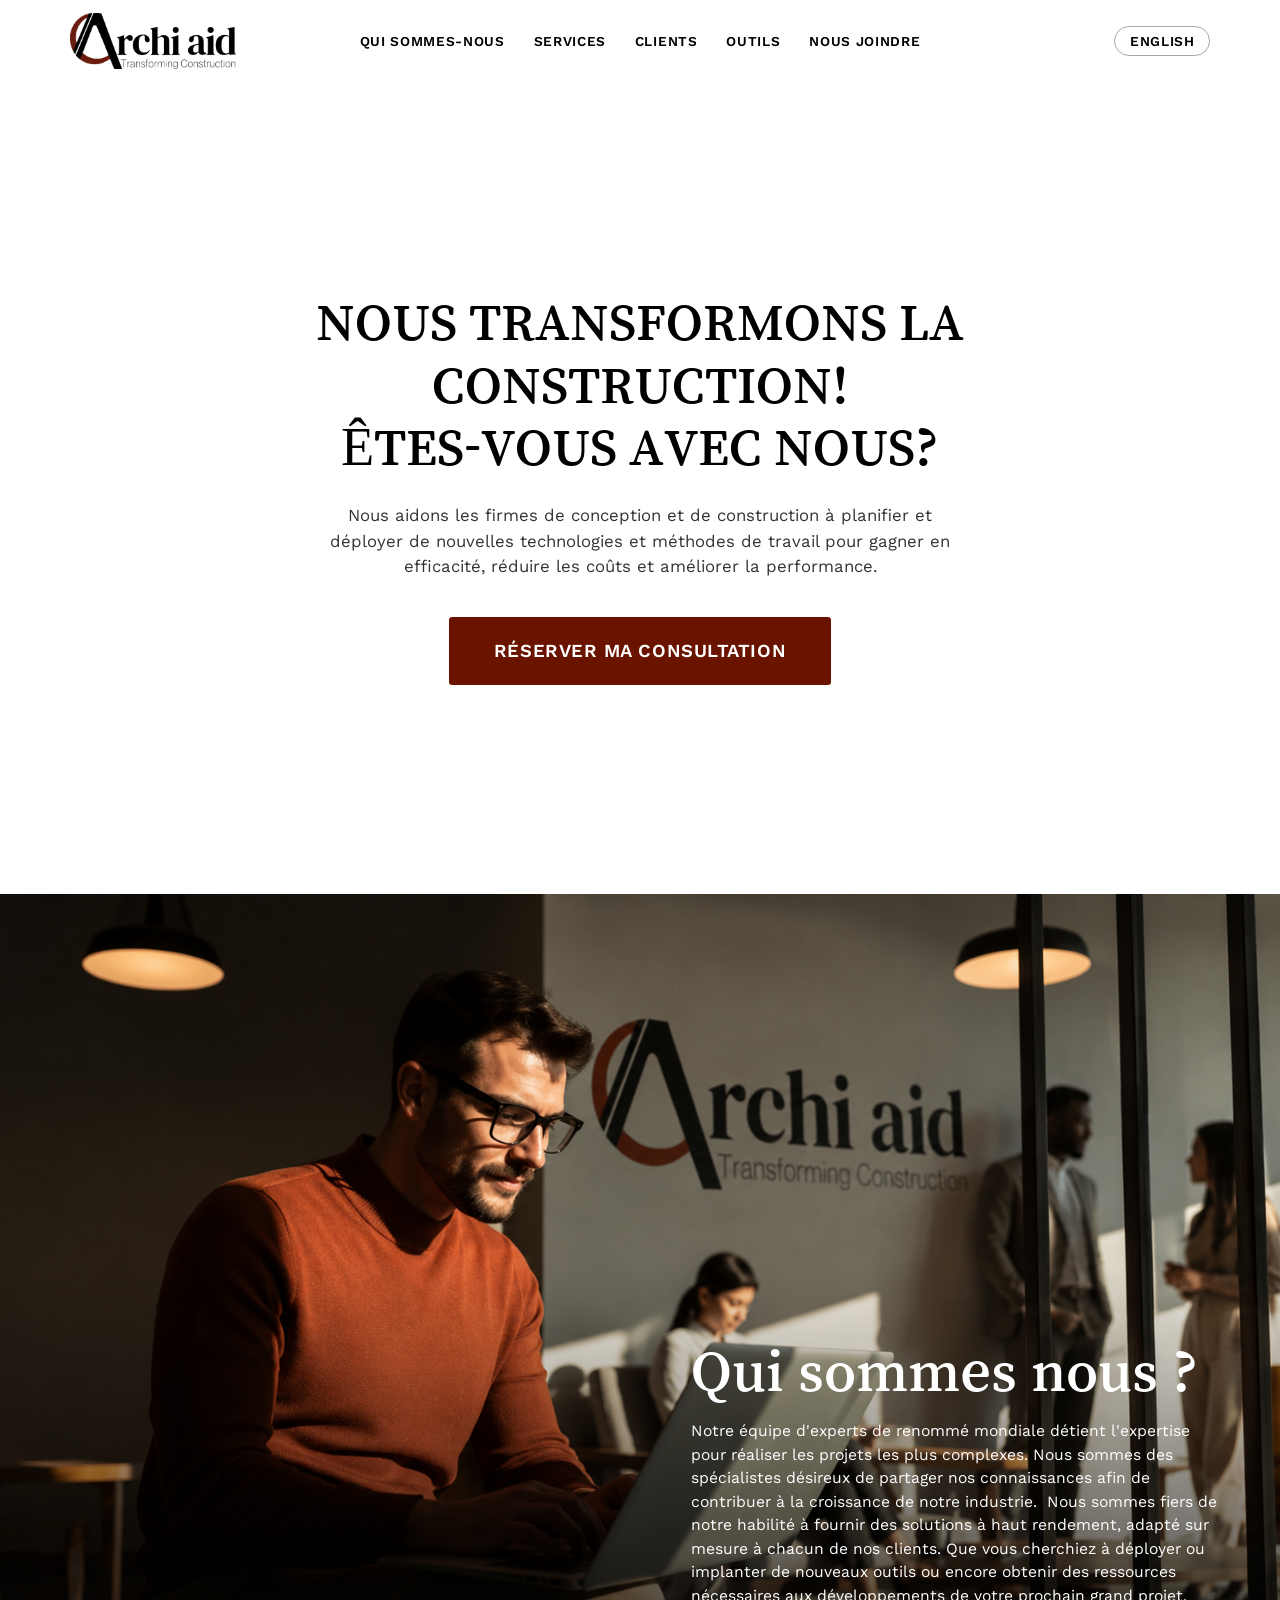
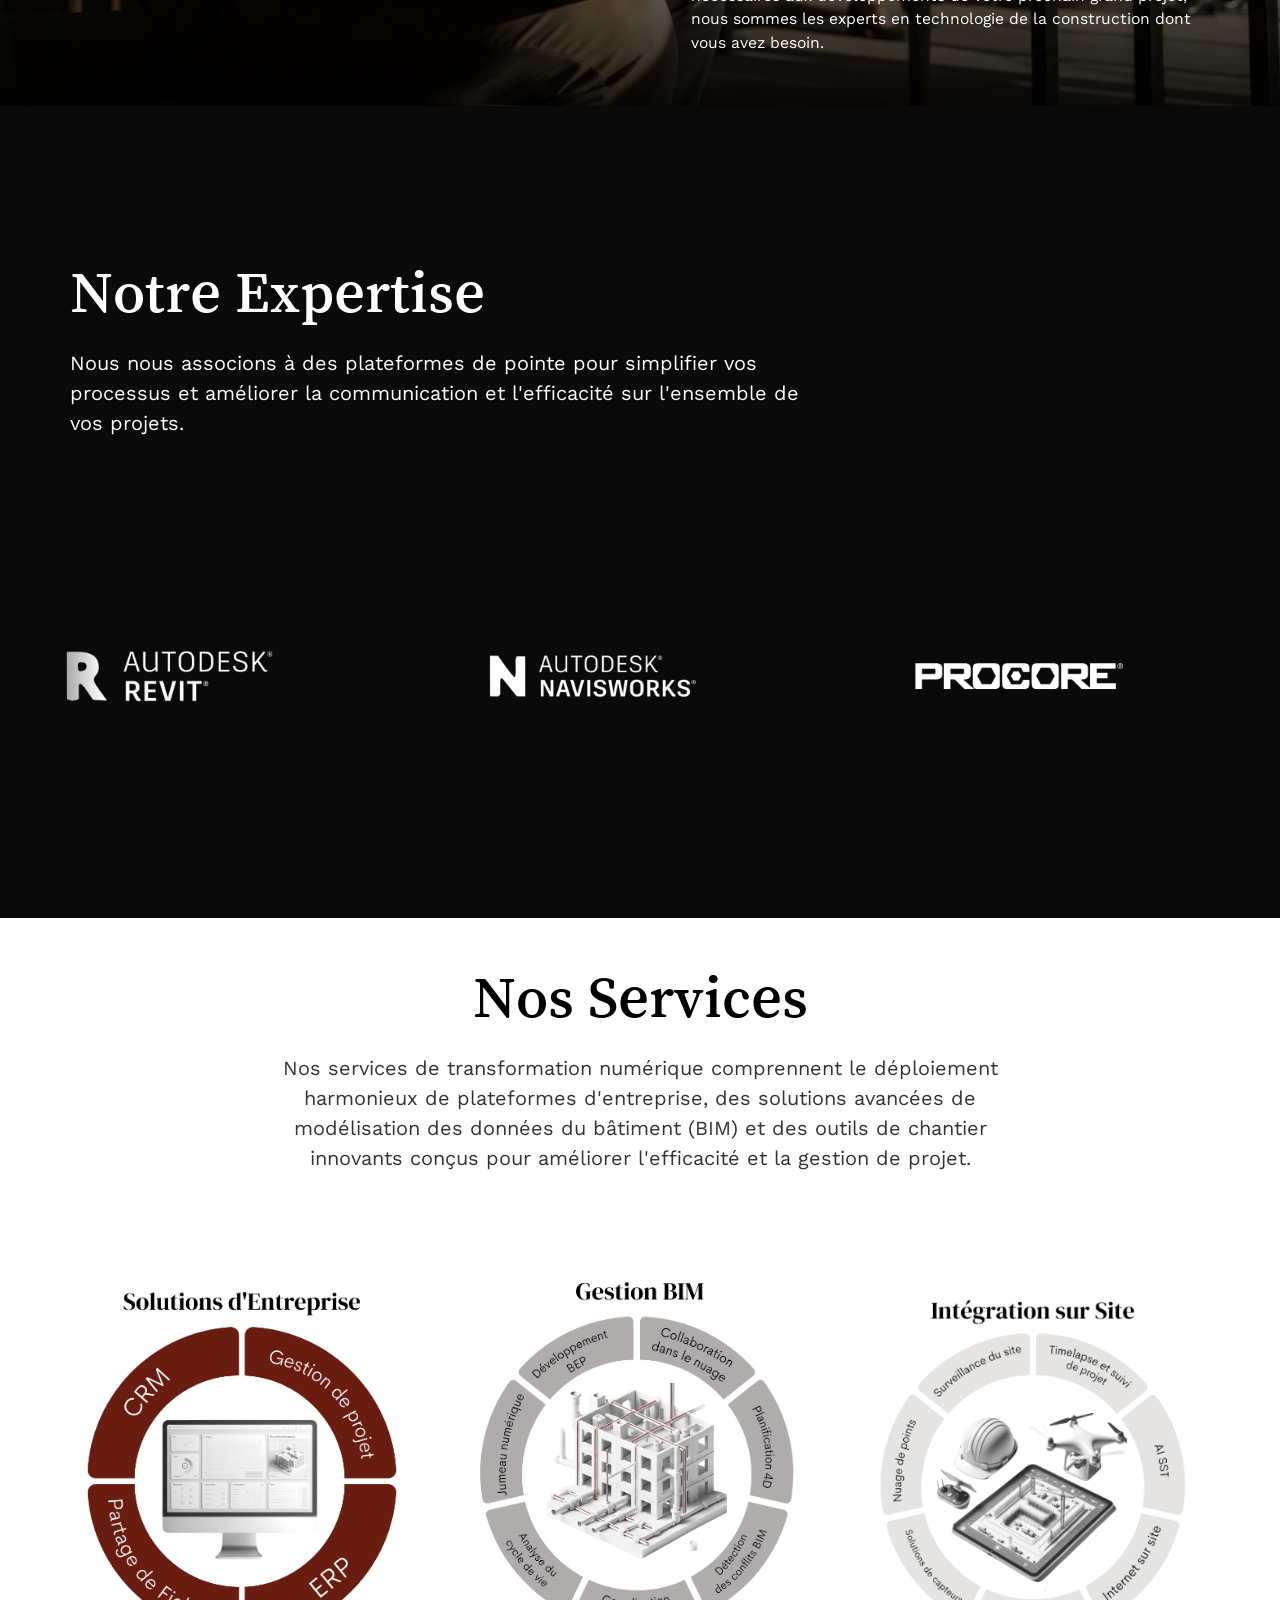
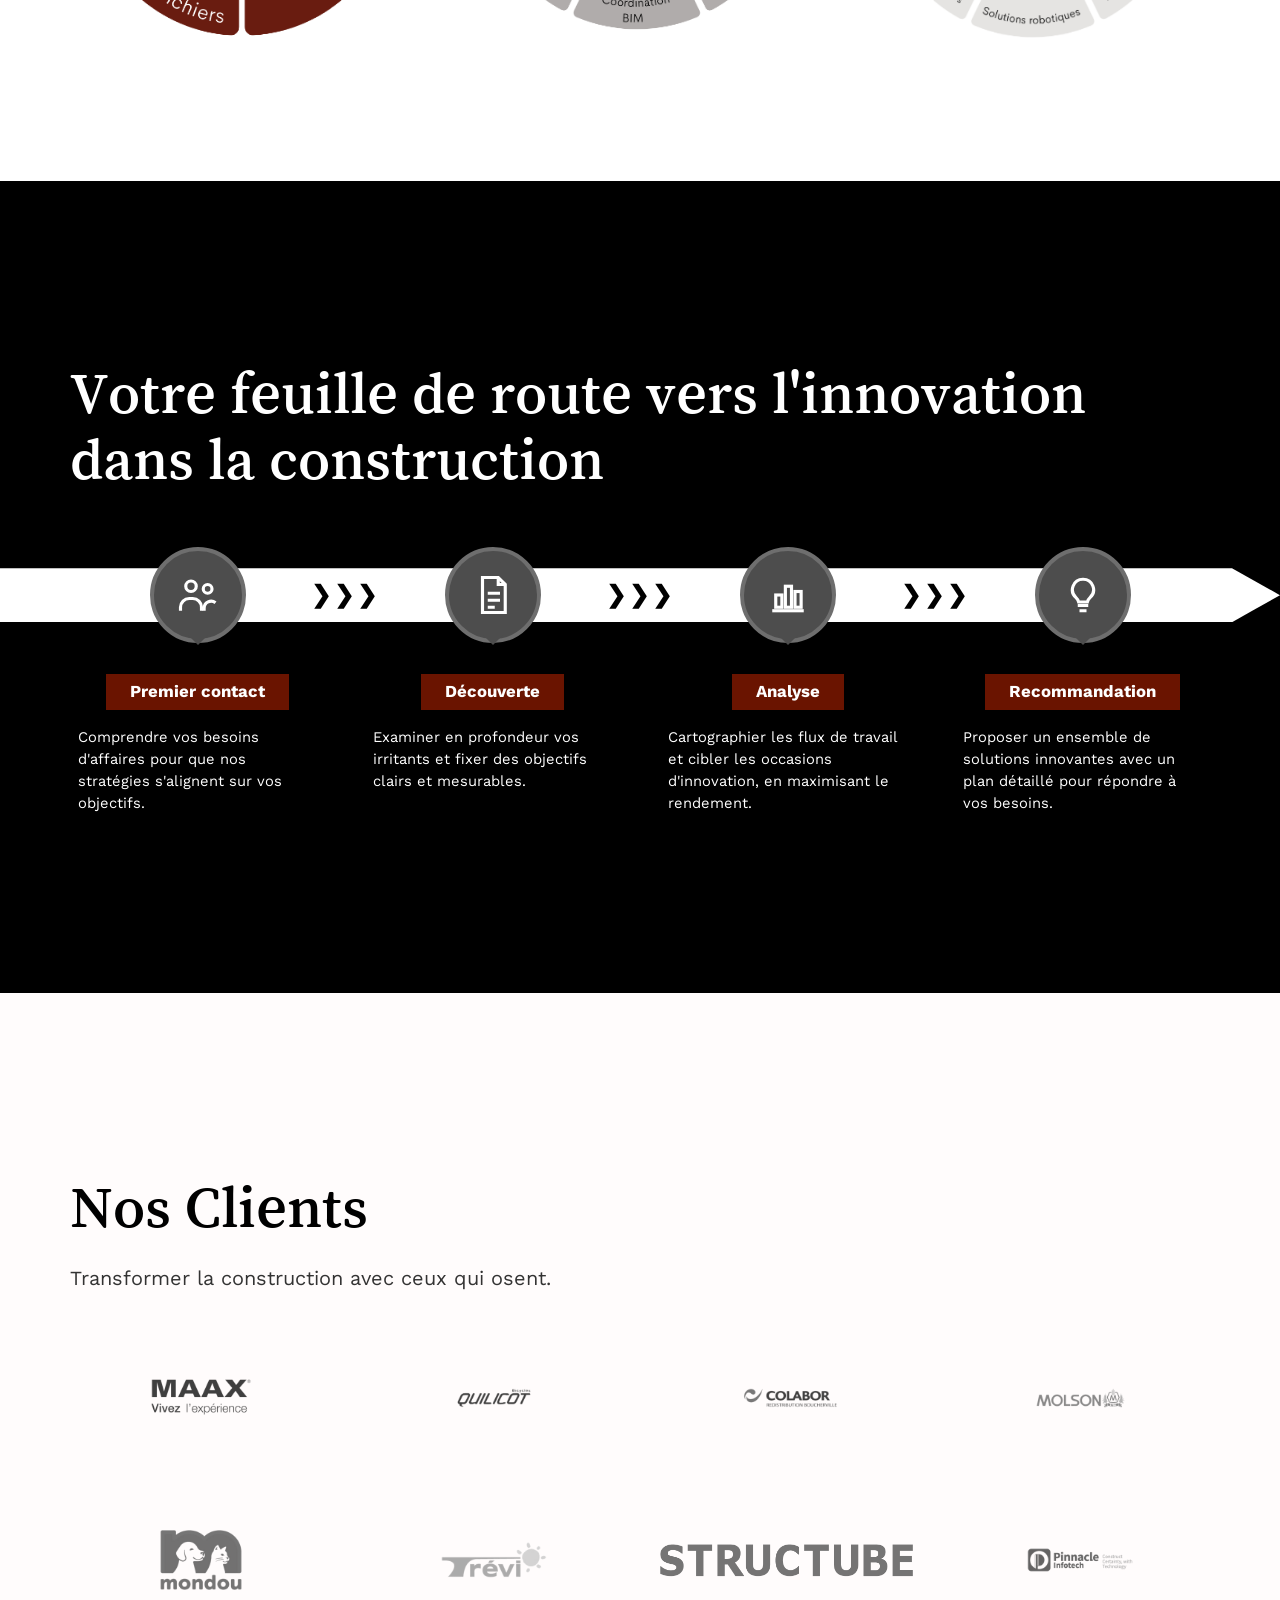
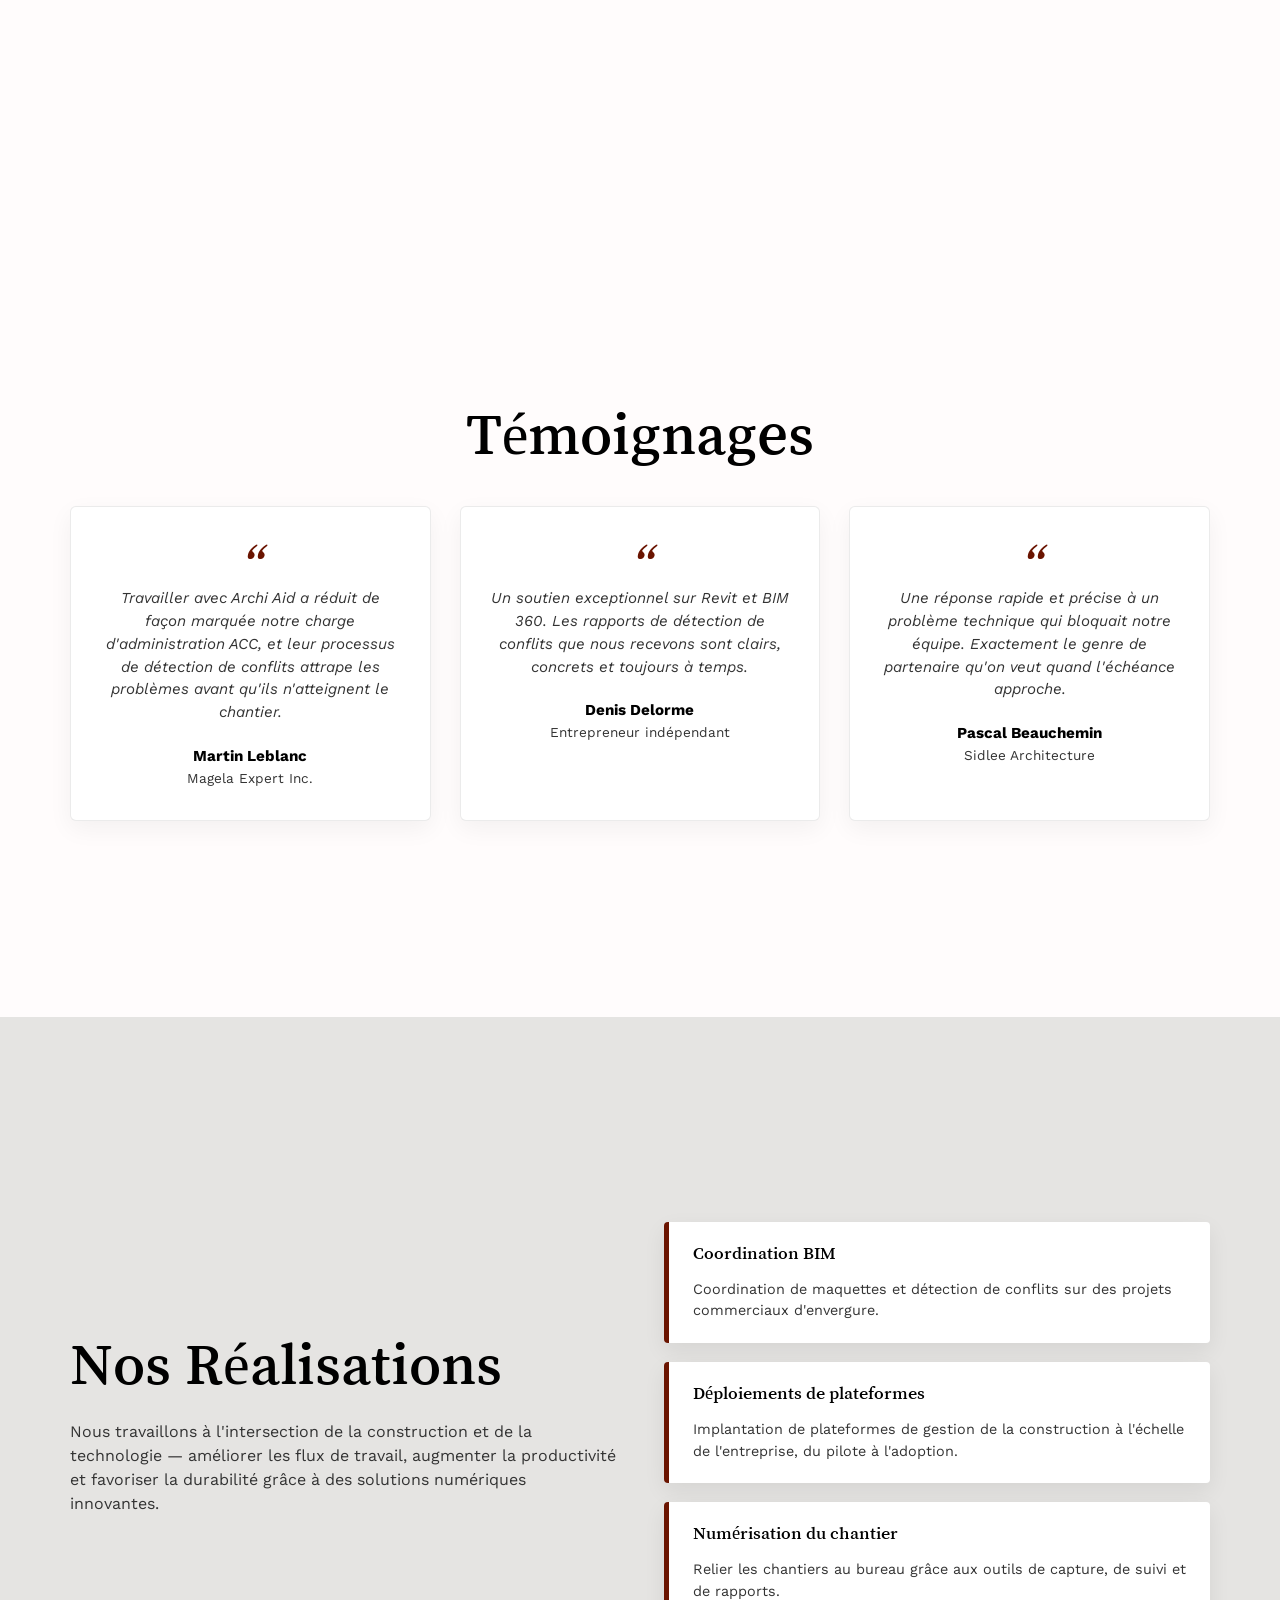
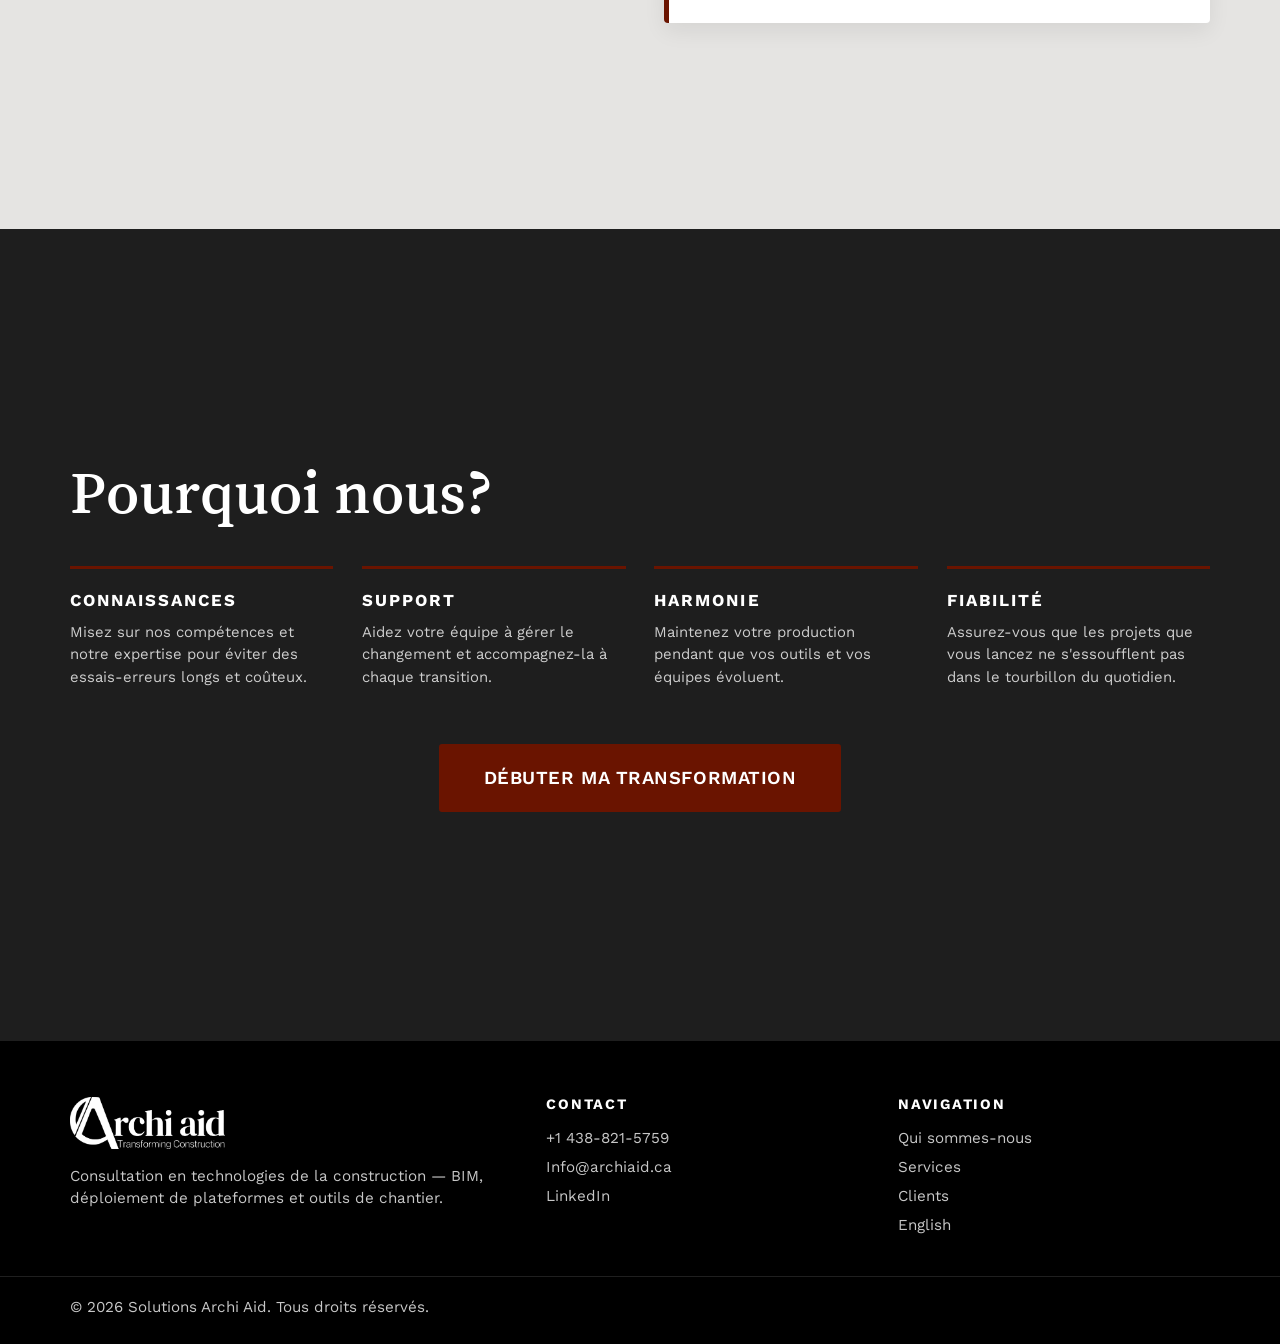
==== commit 4f9e8d50: "Feuille de route sur le modèle de l'original : bande fléchée, icônes et étiquettes Bande blanche en " ====
--- a/fr/index.html
+++ b/fr/index.html
@@ -157,24 +157,32 @@
         <h2>Votre feuille de route vers l'innovation dans la construction</h2>
         <ol class="roadmap">
           <li class="roadmap-step">
-            <span class="step-number">01</span>
-            <h3>Évaluer</h3>
-            <p>Nous auditons vos outils, vos flux de travail et vos irritants pour cibler les occasions à plus fort impact.</p>
+            <span class="step-icon" aria-hidden="true">
+              <svg viewBox="0 0 24 24" fill="none" stroke="currentColor" stroke-width="1.8"><circle cx="8" cy="7" r="3"/><path d="M2 21v-2a5 5 0 0 1 5-5h2a5 5 0 0 1 5 5v2"/><circle cx="17.5" cy="8.5" r="2.5"/><path d="M15.5 21v-1.5a4 4 0 0 1 6.5-3.1"/></svg>
+            </span>
+            <h3 class="step-label">Premier contact</h3>
+            <p>Comprendre vos besoins d'affaires pour que nos stratégies s'alignent sur vos objectifs.</p>
           </li>
           <li class="roadmap-step">
-            <span class="step-number">02</span>
-            <h3>Planifier</h3>
-            <p>Ensemble, nous bâtissons un plan de déploiement pragmatique, aligné sur vos projets, votre budget et vos équipes.</p>
+            <span class="step-icon" aria-hidden="true">
+              <svg viewBox="0 0 24 24" fill="none" stroke="currentColor" stroke-width="1.8"><path d="M6 2h9l4 4v16H6z"/><path d="M15 2v4h4M9 11h7M9 15h7M9 19h4"/></svg>
+            </span>
+            <h3 class="step-label">Découverte</h3>
+            <p>Examiner en profondeur vos irritants et fixer des objectifs clairs et mesurables.</p>
           </li>
           <li class="roadmap-step">
-            <span class="step-number">03</span>
-            <h3>Déployer</h3>
-            <p>Nous implantons les nouvelles plateformes et méthodes de travail tout en maintenant votre production.</p>
+            <span class="step-icon" aria-hidden="true">
+              <svg viewBox="0 0 24 24" fill="none" stroke="currentColor" stroke-width="1.8"><path d="M3 21h18"/><rect x="5" y="12" width="3.5" height="7"/><rect x="10.5" y="7" width="3.5" height="12"/><rect x="16" y="10" width="3.5" height="9"/></svg>
+            </span>
+            <h3 class="step-label">Analyse</h3>
+            <p>Cartographier les flux de travail et cibler les occasions d'innovation, en maximisant le rendement.</p>
           </li>
           <li class="roadmap-step">
-            <span class="step-number">04</span>
-            <h3>Accompagner</h3>
-            <p>Nous formons votre équipe, gérons le changement et restons à vos côtés bien après la mise en service.</p>
+            <span class="step-icon" aria-hidden="true">
+              <svg viewBox="0 0 24 24" fill="none" stroke="currentColor" stroke-width="1.8"><path d="M9 18h6M10 21h4M12 3a6 6 0 0 0-4 10.5c.8.7 1.3 1.5 1.5 2.5h5c.2-1 .7-1.8 1.5-2.5A6 6 0 0 0 12 3z"/></svg>
+            </span>
+            <h3 class="step-label">Recommandation</h3>
+            <p>Proposer un ensemble de solutions innovantes avec un plan détaillé pour répondre à vos besoins.</p>
           </li>
         </ol>
       </div>
--- a/css/styles.css
+++ b/css/styles.css
@@ -150,14 +150,17 @@
   background: var(--text-dark);
 }
 
-/* ---------- Hero (fond blanc, texte noir centré) ---------- */
+/* ---------- Hero (plein écran, fond blanc, texte noir centré) ---------- */
 .hero {
   background: #ffffff;
   color: var(--text-dark);
+  min-height: calc(100vh - 88px); /* toute la fenêtre sous l'en-tête */
+  display: flex;
+  align-items: center;
 }
 
 .hero-inner {
-  padding-block: clamp(4.5rem, 10vw, 8rem);
+  padding-block: 3rem;
   max-width: 980px;
   margin-inline: auto;
   text-align: center;
@@ -194,42 +197,83 @@
 .text-center { text-align: center; }
 .text-center .section-lead { margin-inline: auto; }
 
-/* ---------- Qui sommes-nous (image bannière pleine largeur, texte en dessous) ---------- */
+/* ---------- Qui sommes-nous : bannière plein écran, texte sur dégradé ---------- */
 .about-section {
+  position: relative;
+  height: calc(100vh - 88px); /* visible en entier sous l'en-tête, sans défiler */
+  min-height: 480px;
+  overflow: hidden;
   background: var(--dark);
   color: var(--text-light);
 }
 .about-banner {
   width: 100%;
-  height: auto;
+  height: 100%;
+  object-fit: cover;
   display: block;
 }
+/* Léger dégradé noir au bas de l'image */
+.about-section::after {
+  content: "";
+  position: absolute;
+  inset: 0;
+  background: linear-gradient(to top,
+    rgba(0, 0, 0, 0.85) 0%,
+    rgba(0, 0, 0, 0.45) 25%,
+    rgba(0, 0, 0, 0) 55%);
+  pointer-events: none;
+}
 .about-text {
-  max-width: 1000px;
-  margin-inline: auto;
-  padding: clamp(2.5rem, 5vw, 4.5rem) clamp(1.5rem, 4vw, 3rem);
-}
-.about-text h2 { margin-bottom: 1.5rem; }
-.about-text p { color: #ffffff; font-size: 1.02rem; margin-bottom: 1rem; }
+  position: absolute;
+  right: 0;
+  bottom: 0;
+  z-index: 1;
+  max-width: 640px;
+  padding: 0 clamp(1.5rem, 4vw, 4.5rem) clamp(1.8rem, 4vw, 3.2rem);
+}
+.about-text h2 { margin-bottom: 1rem; color: #ffffff; }
+.about-text p { color: #ffffff; font-size: 0.98rem; margin-bottom: 0; }
+@media (max-width: 680px) {
+  .about-section { height: 78vh; min-height: 420px; }
+  .about-text p { font-size: 0.88rem; }
+}
+
+/* ---------- Sections plein écran : chacune occupe la fenêtre entière ---------- */
+#expertise,
+#services,
+#roadmap,
+#clients,
+#testimonials,
+#highlights,
+#why-us {
+  min-height: calc(100vh - 88px);
+  display: flex;
+  flex-direction: column;
+  justify-content: center;
+}
 
 /* ---------- Bandeau logos plateformes (défilement continu) ---------- */
 .marquee {
   overflow: hidden;
-  margin-top: 2.5rem;
+  margin-top: clamp(4rem, 12vh, 8rem);
   -webkit-mask-image: linear-gradient(90deg, transparent, #000 8%, #000 92%, transparent);
   mask-image: linear-gradient(90deg, transparent, #000 8%, #000 92%, transparent);
 }
 .marquee-track {
   display: flex;
   align-items: center;
-  gap: 3.5rem;
+  gap: 5rem;
   width: max-content;
   animation: marquee 40s linear infinite;
 }
 .marquee-track img {
-  height: 74px;
+  height: clamp(120px, 20vh, 190px);
   width: auto;
   flex-shrink: 0;
+}
+@media (max-width: 680px) {
+  .marquee-track { gap: 3rem; }
+  .marquee-track img { height: 90px; }
 }
 @keyframes marquee {
   from { transform: translateX(0); }
@@ -249,37 +293,112 @@
 .card h3 { margin-block: 1.2rem 0.7rem; }
 .card p { color: var(--text-grey); font-size: 0.95rem; }
 
+/* Le titre de Nos Services reste en haut de la section plein écran */
+#services {
+  justify-content: flex-start;
+  padding-top: clamp(1.5rem, 5vh, 3rem);
+}
+#services .card-grid { margin-top: clamp(2.5rem, 9vh, 6rem); }
+
 .card-img {
   width: 100%;
-  max-width: 340px;
+  max-width: min(100%, 520px);
   margin: 0 auto 0.5rem;
 }
-.card-img img { width: 100%; height: auto; }
-
-/* ---------- Feuille de route ---------- */
+.card-img img {
+  width: 100%;
+  height: auto;
+  cursor: pointer;
+  transition: transform 0.3s ease;
+}
+.card-img img:hover { transform: scale(1.05); }
+.card-img img.tourne { animation: tourner 0.9s cubic-bezier(0.3, 0, 0.2, 1); }
+@keyframes tourner {
+  from { transform: rotate(0deg); }
+  to { transform: rotate(360deg); }
+}
+
+/* ---------- Feuille de route (bande fléchée blanche, comme l'original) ---------- */
 .roadmap {
   list-style: none;
   display: grid;
   grid-template-columns: repeat(4, 1fr);
-  gap: 1.8rem;
-  margin-top: 2.5rem;
-}
-.roadmap-step {
-  border: 1px solid rgba(255, 255, 255, 0.14);
-  border-radius: 6px;
-  padding: 1.9rem 1.5rem;
-  background: rgba(255, 255, 255, 0.03);
-}
-.step-number {
-  font-family: var(--font-heading);
-  font-size: 2.6rem;
-  color: var(--text-light);
-  opacity: 0.35;
-  display: block;
-  margin-bottom: 0.6rem;
-}
-.roadmap-step h3 { margin-bottom: 0.6rem; }
-.roadmap-step p { font-size: 0.92rem; color: var(--text-light-soft); }
+  gap: 2.5rem;
+  margin-top: 3.5rem;
+  position: relative;
+}
+/* La bande blanche en flèche qui traverse tout l'écran */
+.roadmap::before {
+  content: "";
+  position: absolute;
+  top: 48px;
+  transform: translateY(-50%);
+  left: -70px;   /* déborde du conteneur jusqu'aux bords de l'écran */
+  right: -70px;
+  height: 54px;
+  background: #ffffff;
+  clip-path: polygon(0 0, calc(100% - 48px) 0, 100% 50%, calc(100% - 48px) 100%, 0 100%);
+}
+.roadmap-step { position: relative; text-align: center; }
+/* Chevrons noirs sur la bande, entre les étapes */
+.roadmap-step + .roadmap-step::before {
+  content: "❯❯❯";
+  position: absolute;
+  top: 48px;
+  left: -1.25rem;
+  transform: translate(-50%, -50%);
+  color: var(--darker);
+  font-size: 1.5rem;
+  font-weight: 700;
+  letter-spacing: 3px;
+  z-index: 1;
+}
+.step-icon {
+  position: relative;
+  z-index: 1;
+  width: 96px;
+  height: 96px;
+  margin-inline: auto;
+  border-radius: 50%;
+  background: #4d4d4d;
+  border: 4px solid #6e6e6e;
+  display: grid;
+  place-items: center;
+  color: #ffffff;
+}
+.step-icon svg { width: 42px; height: 42px; }
+/* La pointe sous le cercle, vers l'étiquette */
+.step-icon::after {
+  content: "";
+  position: absolute;
+  left: 50%;
+  bottom: -16px;
+  transform: translateX(-50%);
+  border: 10px solid transparent;
+  border-top-color: #4d4d4d;
+}
+.step-label {
+  display: inline-block;
+  font-family: var(--font-body);
+  font-size: 1.05rem;
+  font-weight: 700;
+  color: #ffffff;
+  background: var(--accent);
+  padding: 0.55rem 1.5rem;
+  margin-top: 1.9rem;
+}
+.roadmap-step p {
+  text-align: left;
+  font-size: 0.92rem;
+  color: #ffffff;
+  margin-top: 1rem;
+  max-width: 240px;
+  margin-inline: auto;
+}
+@media (max-width: 960px) {
+  .roadmap::before,
+  .roadmap-step + .roadmap-step::before { display: none; }
+}
 
 /* ---------- Clients ---------- */
 .client-grid {
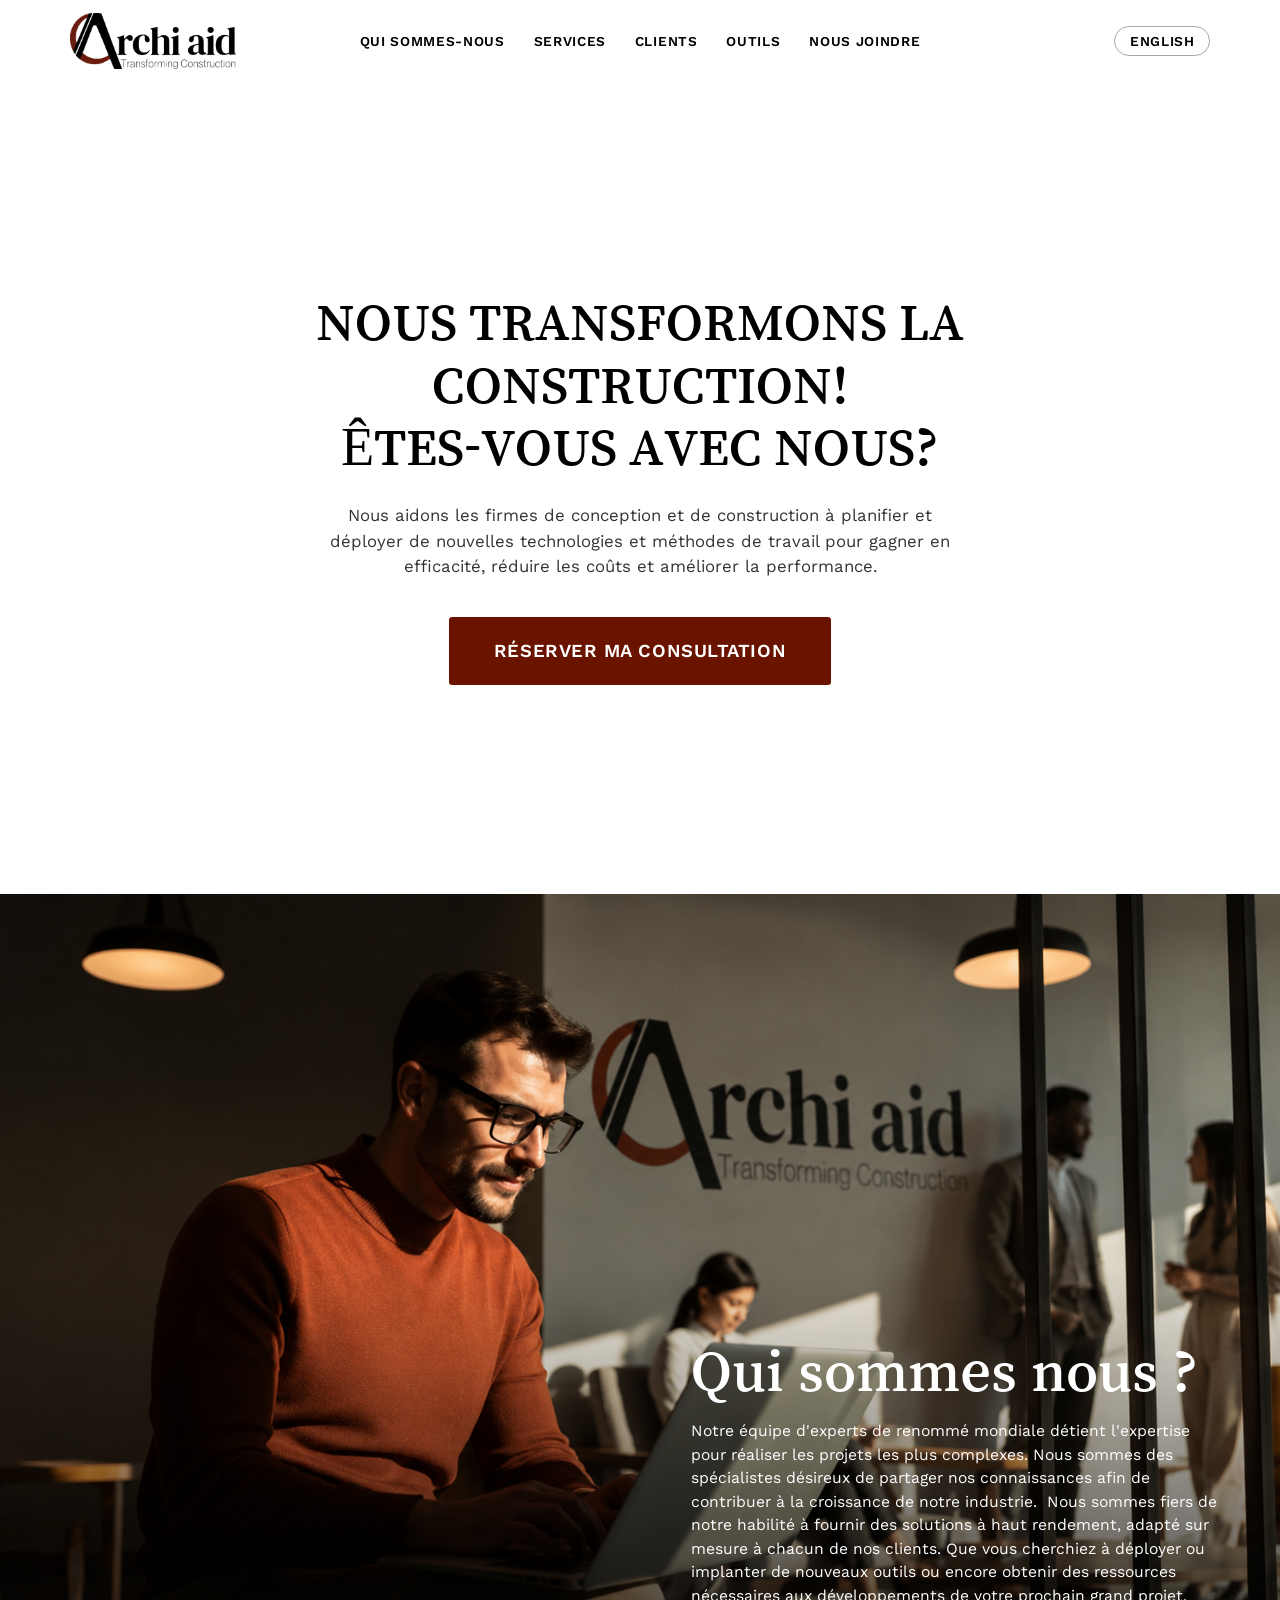
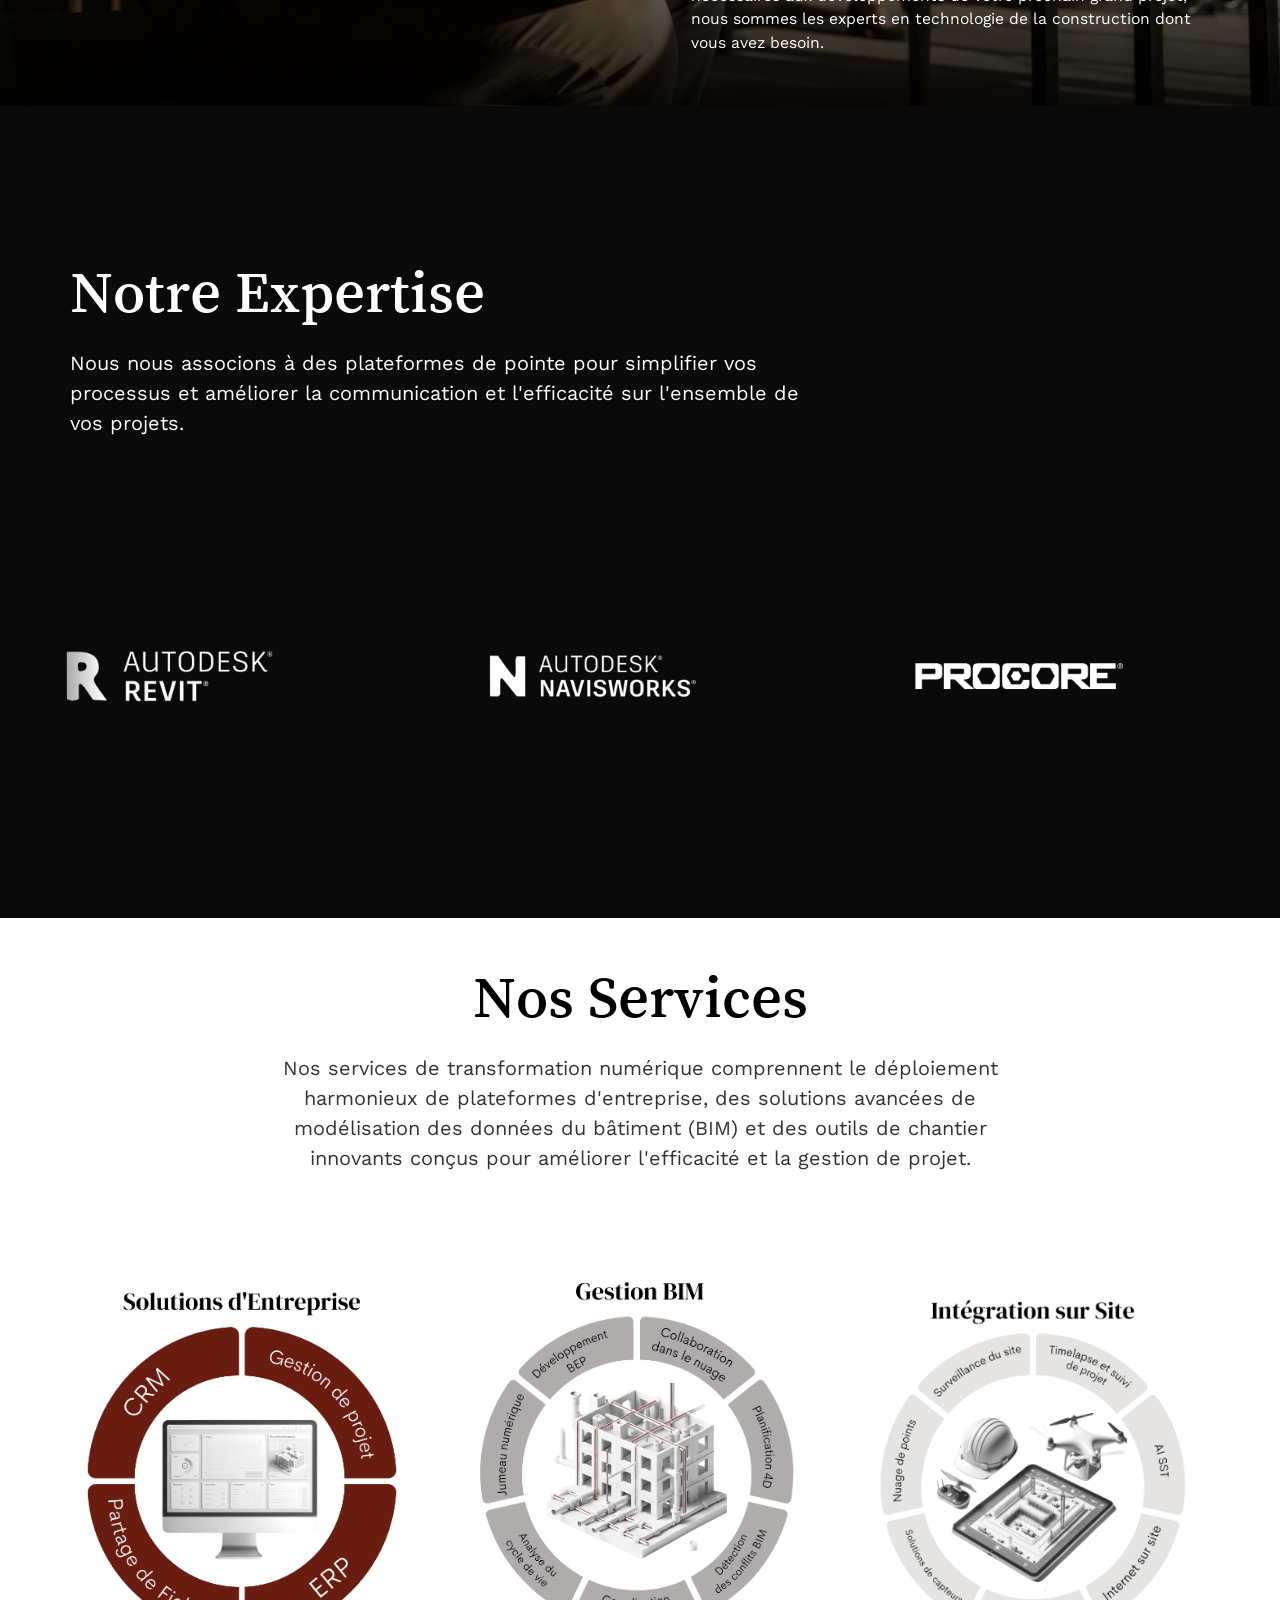
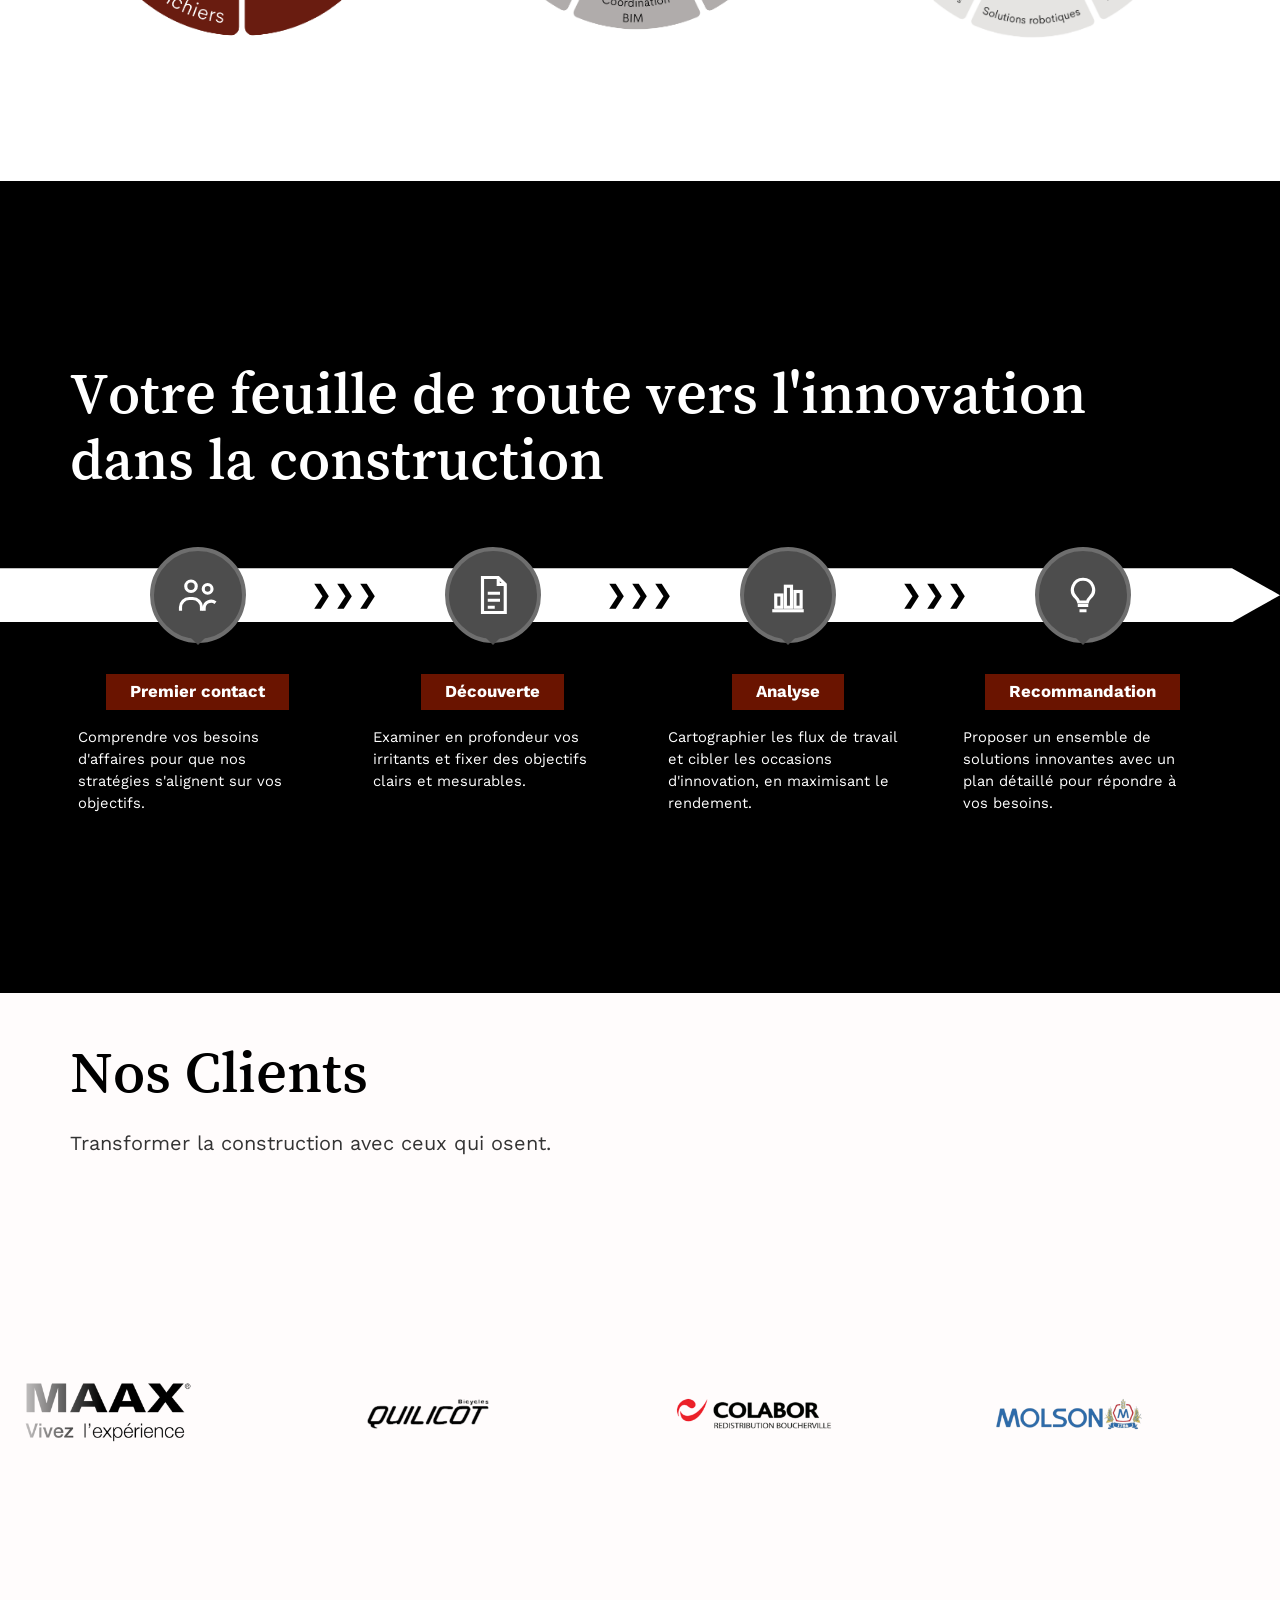
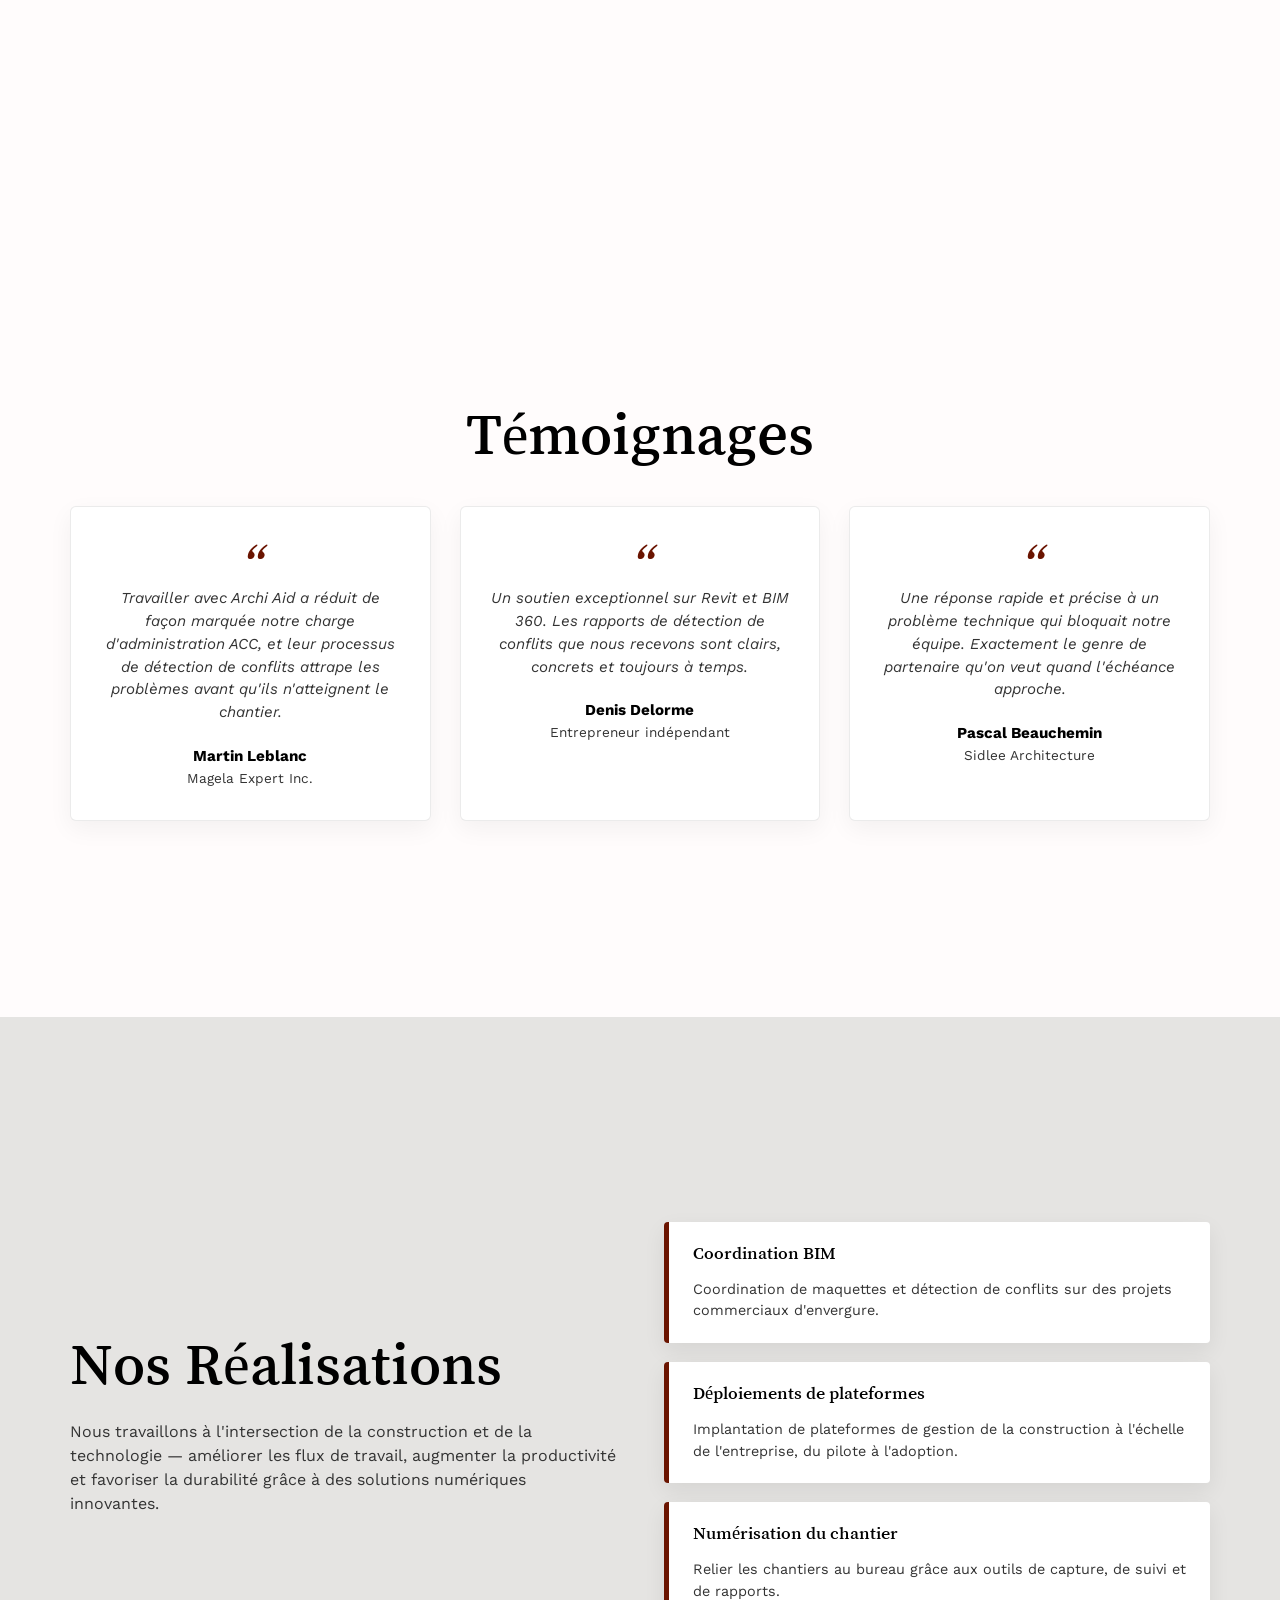
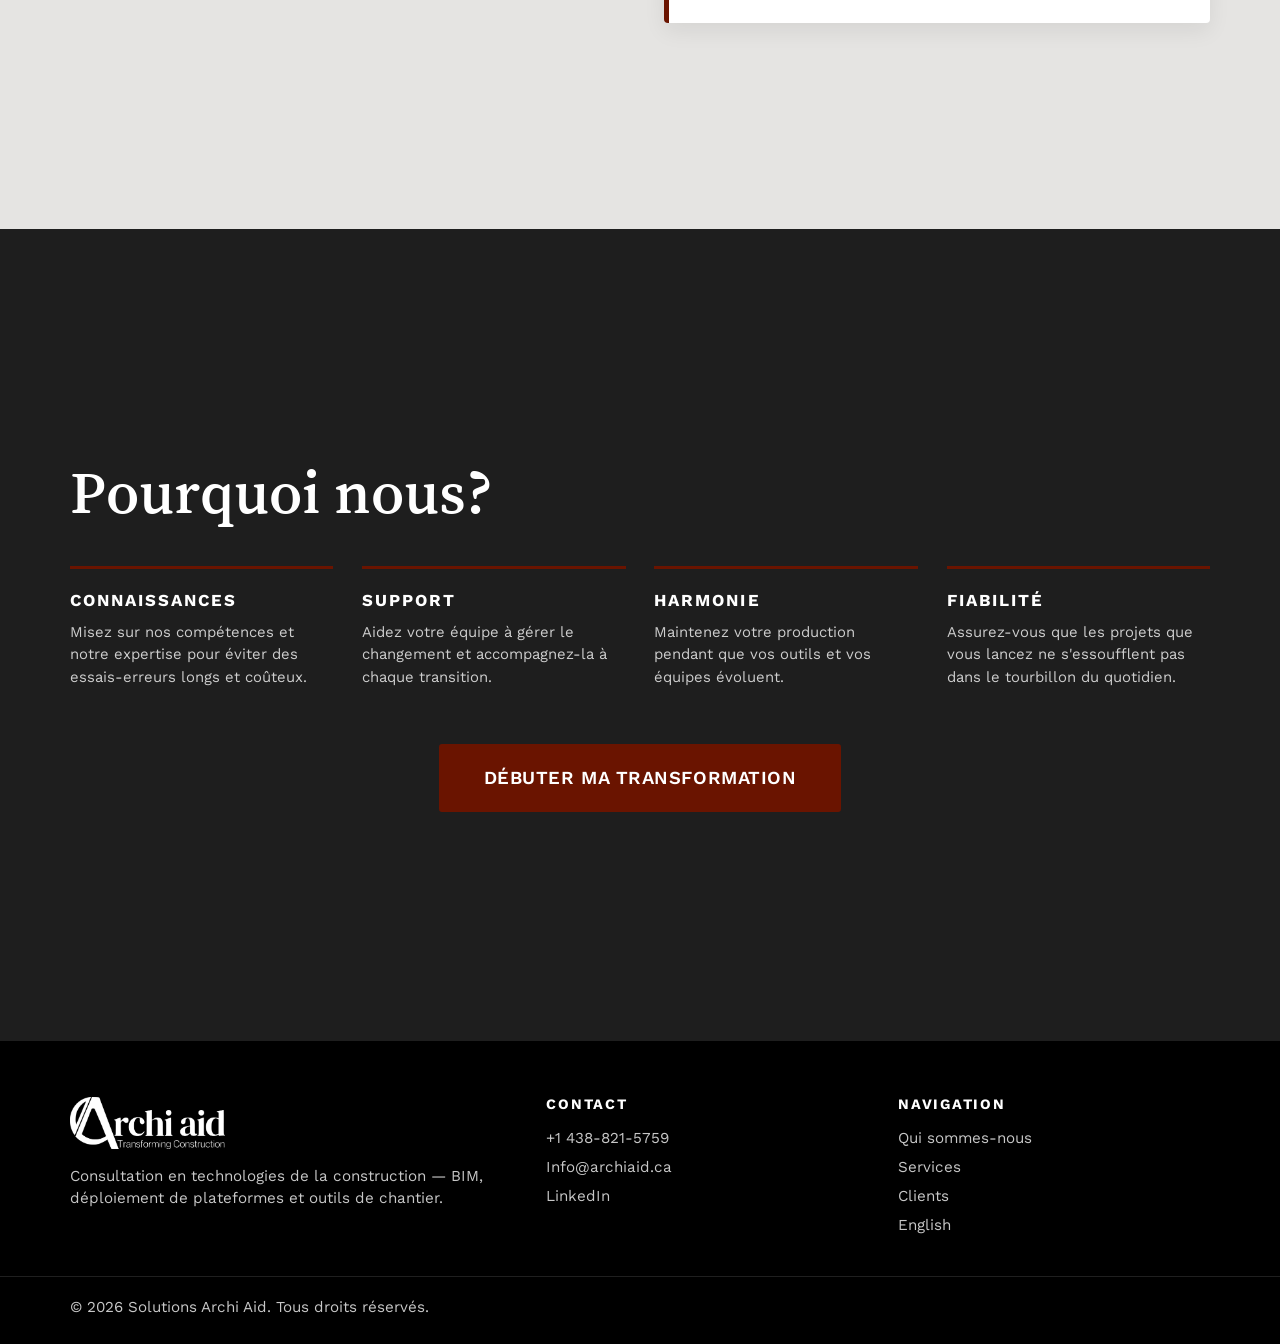
==== commit 98483072: "Nos Clients : texte en haut de section et carrousel de logos agrandis Co-Authored-By: Claude Fable 5" ====
--- a/fr/index.html
+++ b/fr/index.html
@@ -193,7 +193,9 @@
       <div class="container">
         <h2>Nos Clients</h2>
         <p class="section-lead">Transformer la construction avec ceux qui osent.</p>
-        <div class="client-grid">
+      </div>
+      <div class="marquee marquee-clients" aria-label="Logos de nos clients">
+        <div class="marquee-track">
           <img src="../assets/img/clients/Bain-Maax.png" alt="Bain Maax">
           <img src="../assets/img/clients/Bicycles-Quilicot.png" alt="Bicycles Quilicot">
           <img src="../assets/img/clients/Colabor.png" alt="Colabor">
@@ -201,7 +203,16 @@
           <img src="../assets/img/clients/Mondou.png" alt="Mondou">
           <img src="../assets/img/clients/Trevi.png" alt="Trévi">
           <img src="../assets/img/clients/Structube.png" alt="Structube">
-          <img src="../assets/img/clients/Client-Logo-Website-2.png" alt="Client">
+          <img src="../assets/img/clients/Client-Logo-Website-2.png" alt="Pinnacle Infotech">
+          <!-- doublon pour le défilement continu -->
+          <img src="../assets/img/clients/Bain-Maax.png" alt="" aria-hidden="true">
+          <img src="../assets/img/clients/Bicycles-Quilicot.png" alt="" aria-hidden="true">
+          <img src="../assets/img/clients/Colabor.png" alt="" aria-hidden="true">
+          <img src="../assets/img/clients/Molson.png" alt="" aria-hidden="true">
+          <img src="../assets/img/clients/Mondou.png" alt="" aria-hidden="true">
+          <img src="../assets/img/clients/Trevi.png" alt="" aria-hidden="true">
+          <img src="../assets/img/clients/Structube.png" alt="" aria-hidden="true">
+          <img src="../assets/img/clients/Client-Logo-Website-2.png" alt="" aria-hidden="true">
         </div>
       </div>
     </section>
--- a/css/styles.css
+++ b/css/styles.css
@@ -400,23 +400,23 @@
   .roadmap-step + .roadmap-step::before { display: none; }
 }
 
-/* ---------- Clients ---------- */
-.client-grid {
-  display: grid;
-  grid-template-columns: repeat(4, 1fr);
-  gap: 2rem;
-  margin-top: 2.5rem;
-  align-items: center;
-}
-.client-grid img {
-  max-height: 130px;
+/* ---------- Clients (carrousel défilant) ---------- */
+#clients {
+  justify-content: flex-start;
+  padding-top: clamp(1.5rem, 5vh, 3rem);
+}
+.marquee-clients .marquee-track {
+  gap: 6.5rem;
+  animation-duration: 34s;
+}
+.marquee-clients .marquee-track img {
+  height: clamp(140px, 24vh, 230px);
   width: auto;
-  margin-inline: auto;
-  filter: grayscale(1);
-  opacity: 0.75;
-  transition: filter 0.2s ease, opacity 0.2s ease;
-}
-.client-grid img:hover { filter: none; opacity: 1; }
+}
+@media (max-width: 680px) {
+  .marquee-clients .marquee-track { gap: 3.5rem; }
+  .marquee-clients .marquee-track img { height: 110px; }
+}
 
 /* ---------- Témoignages ---------- */
 .testimonial {
